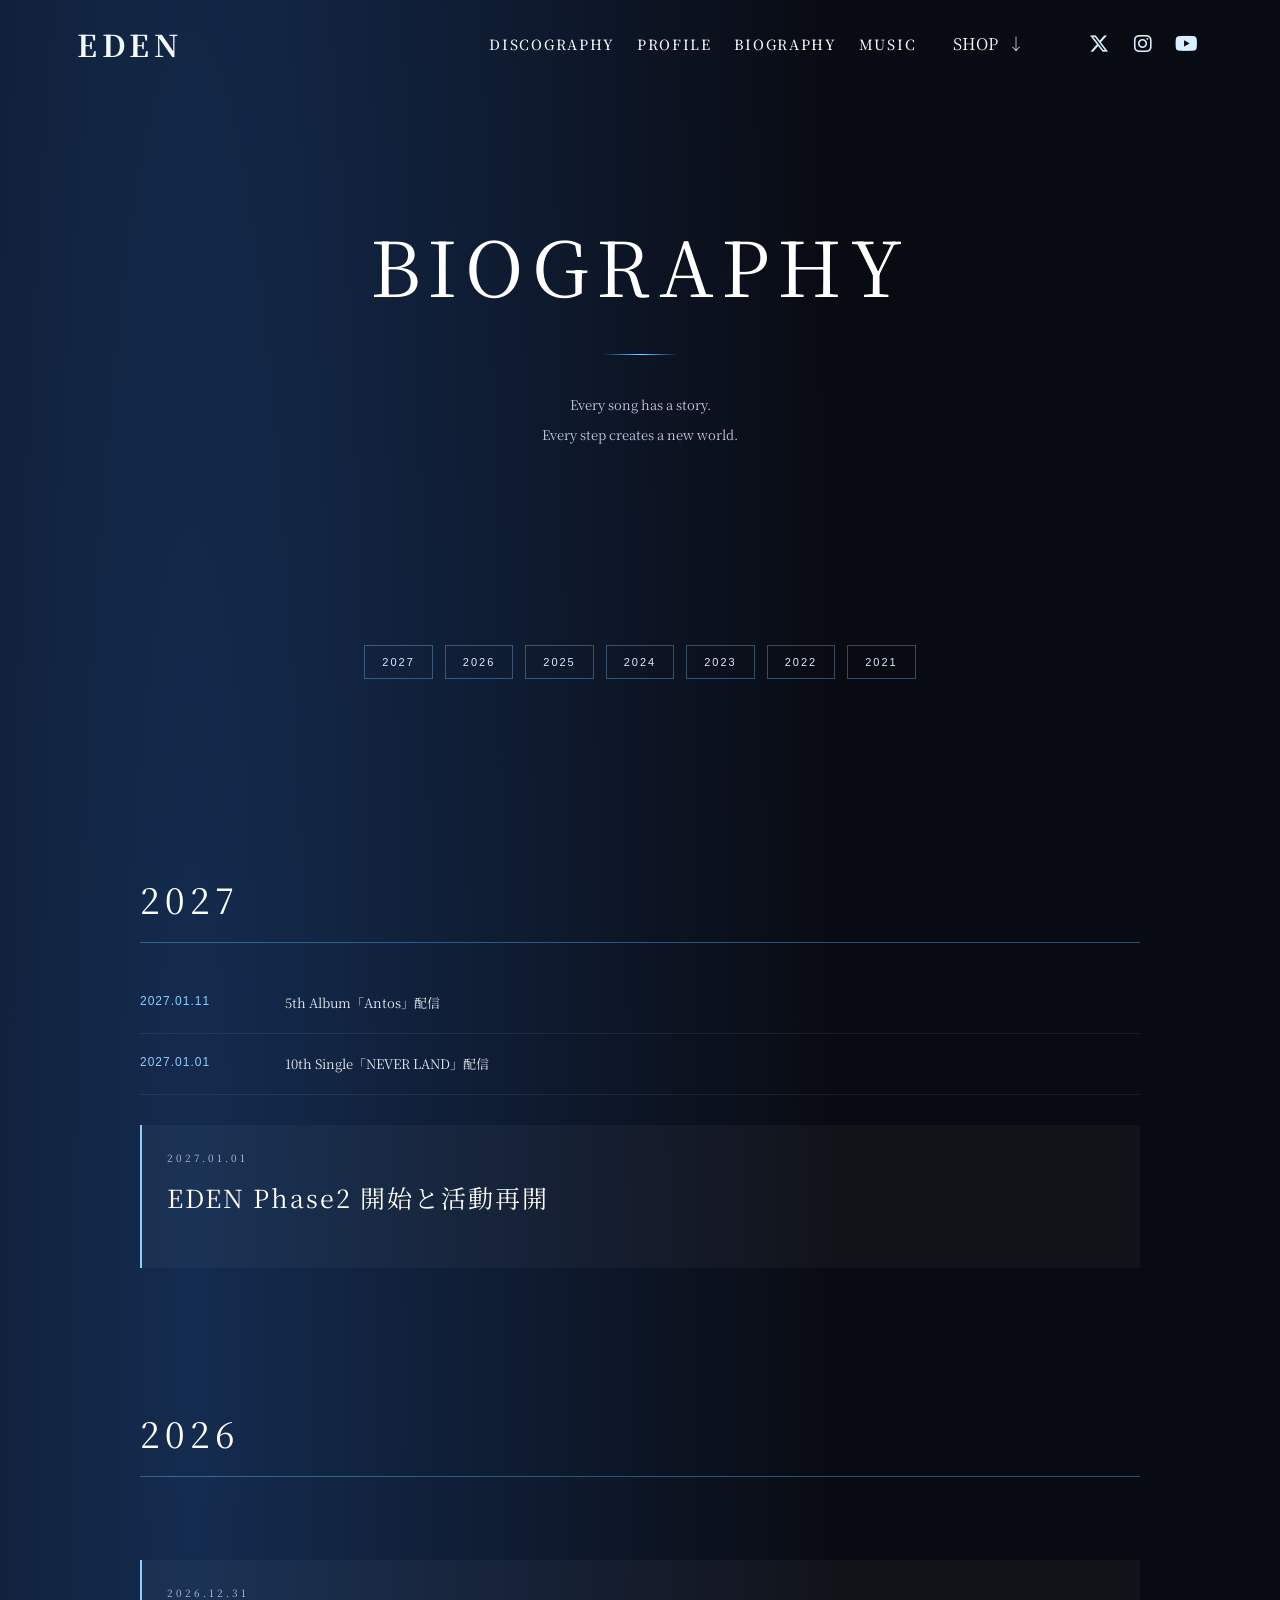
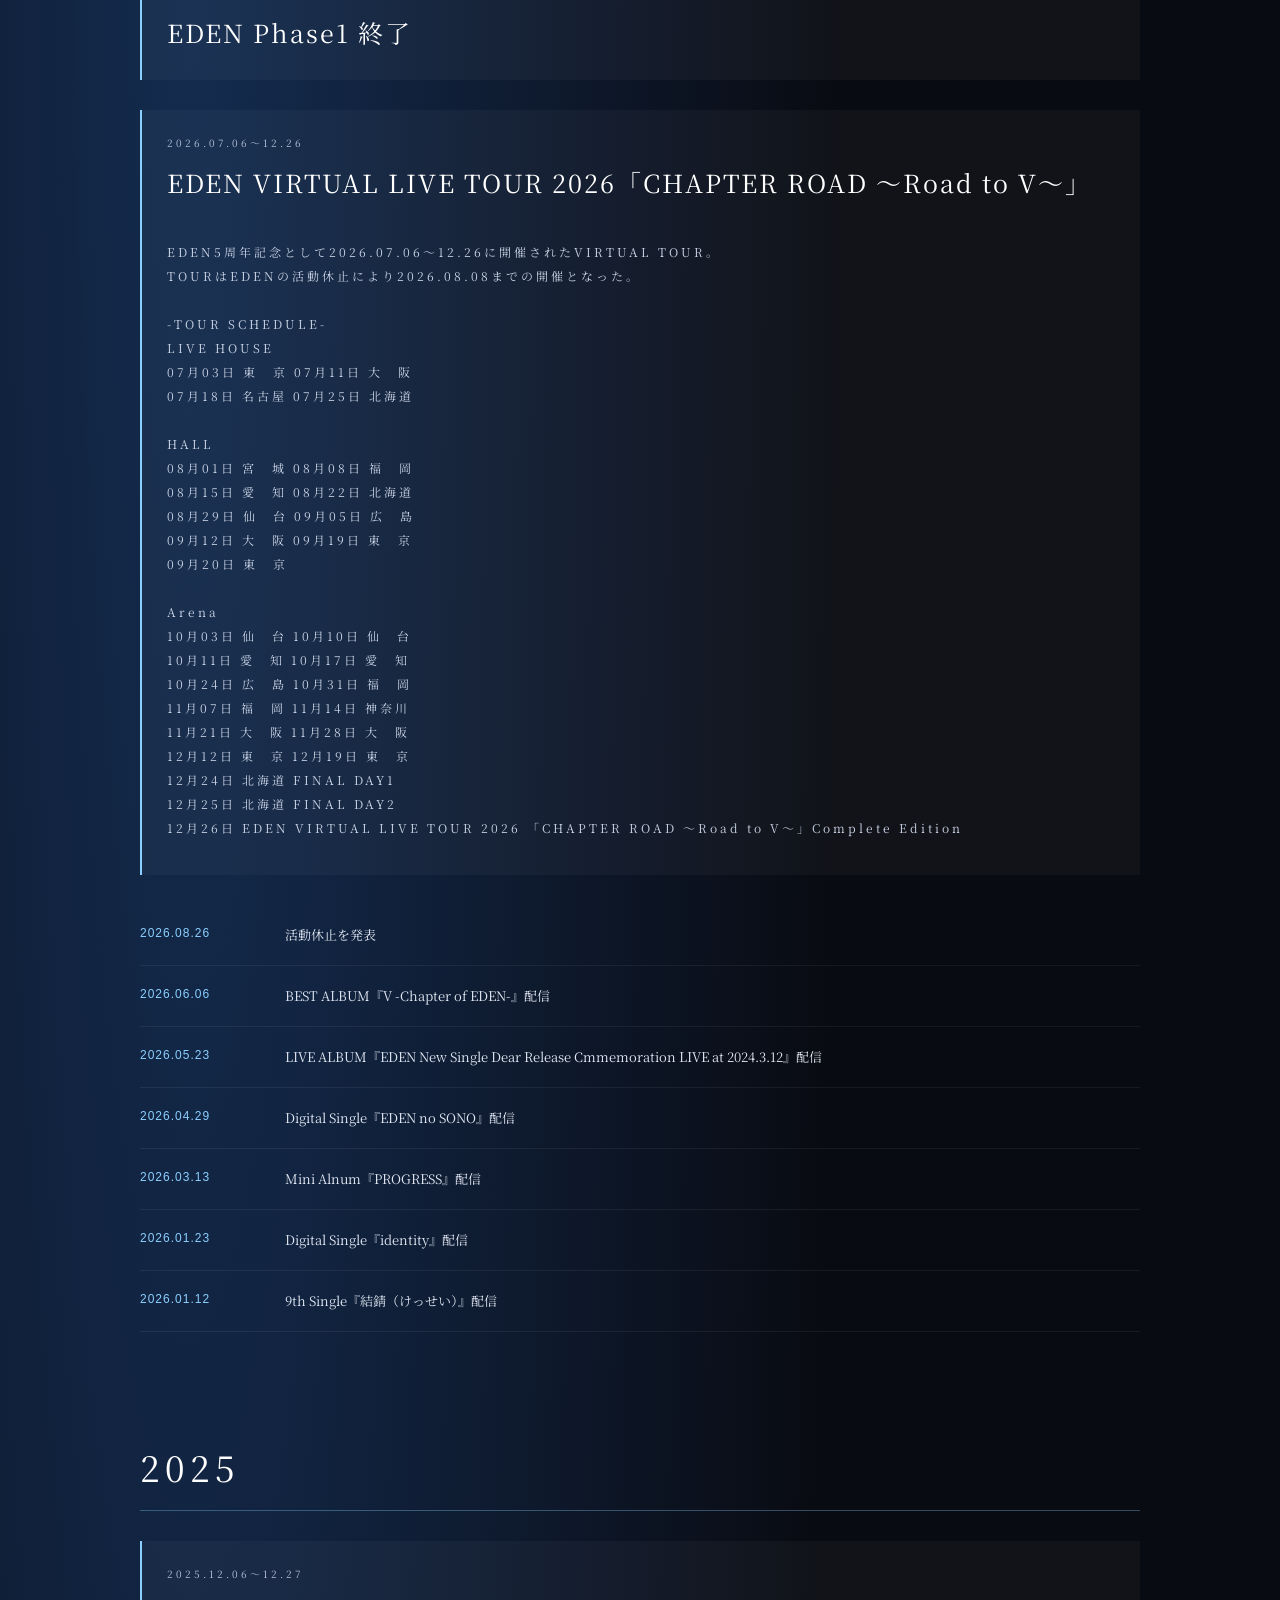
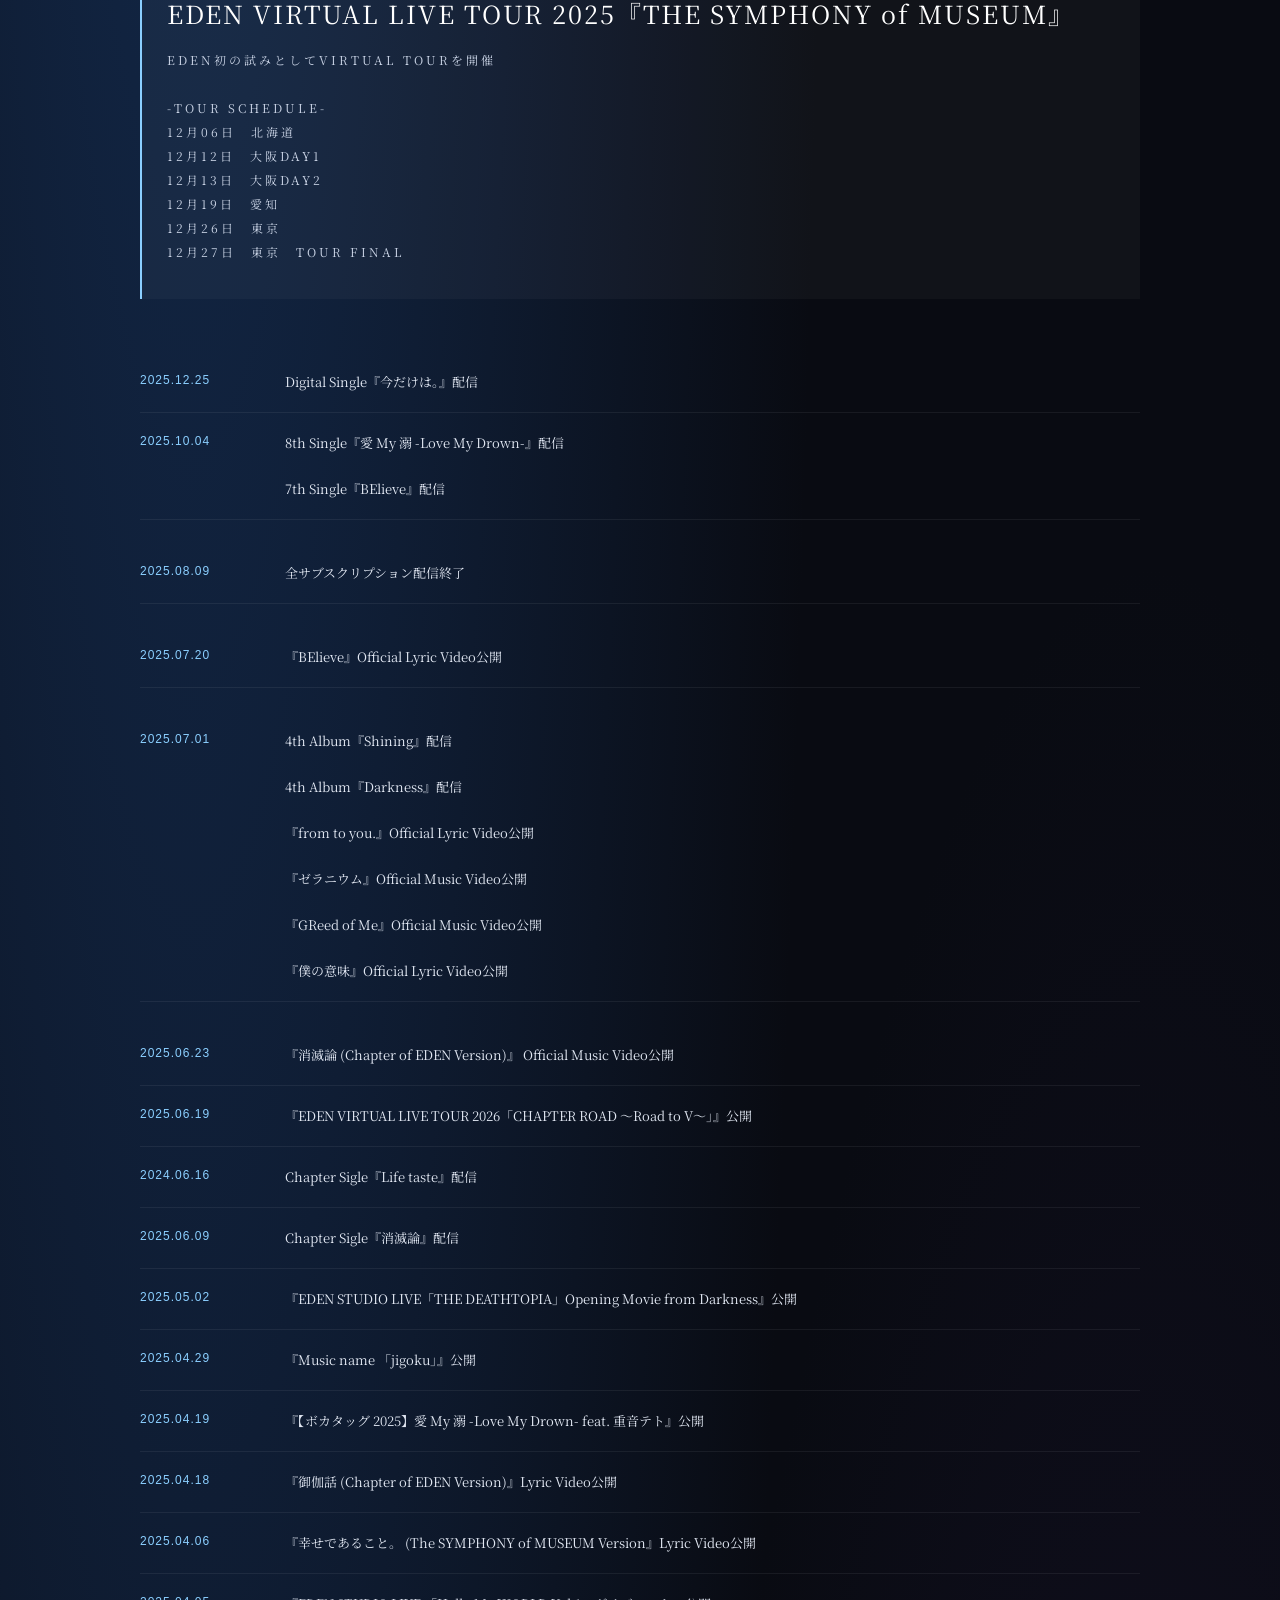
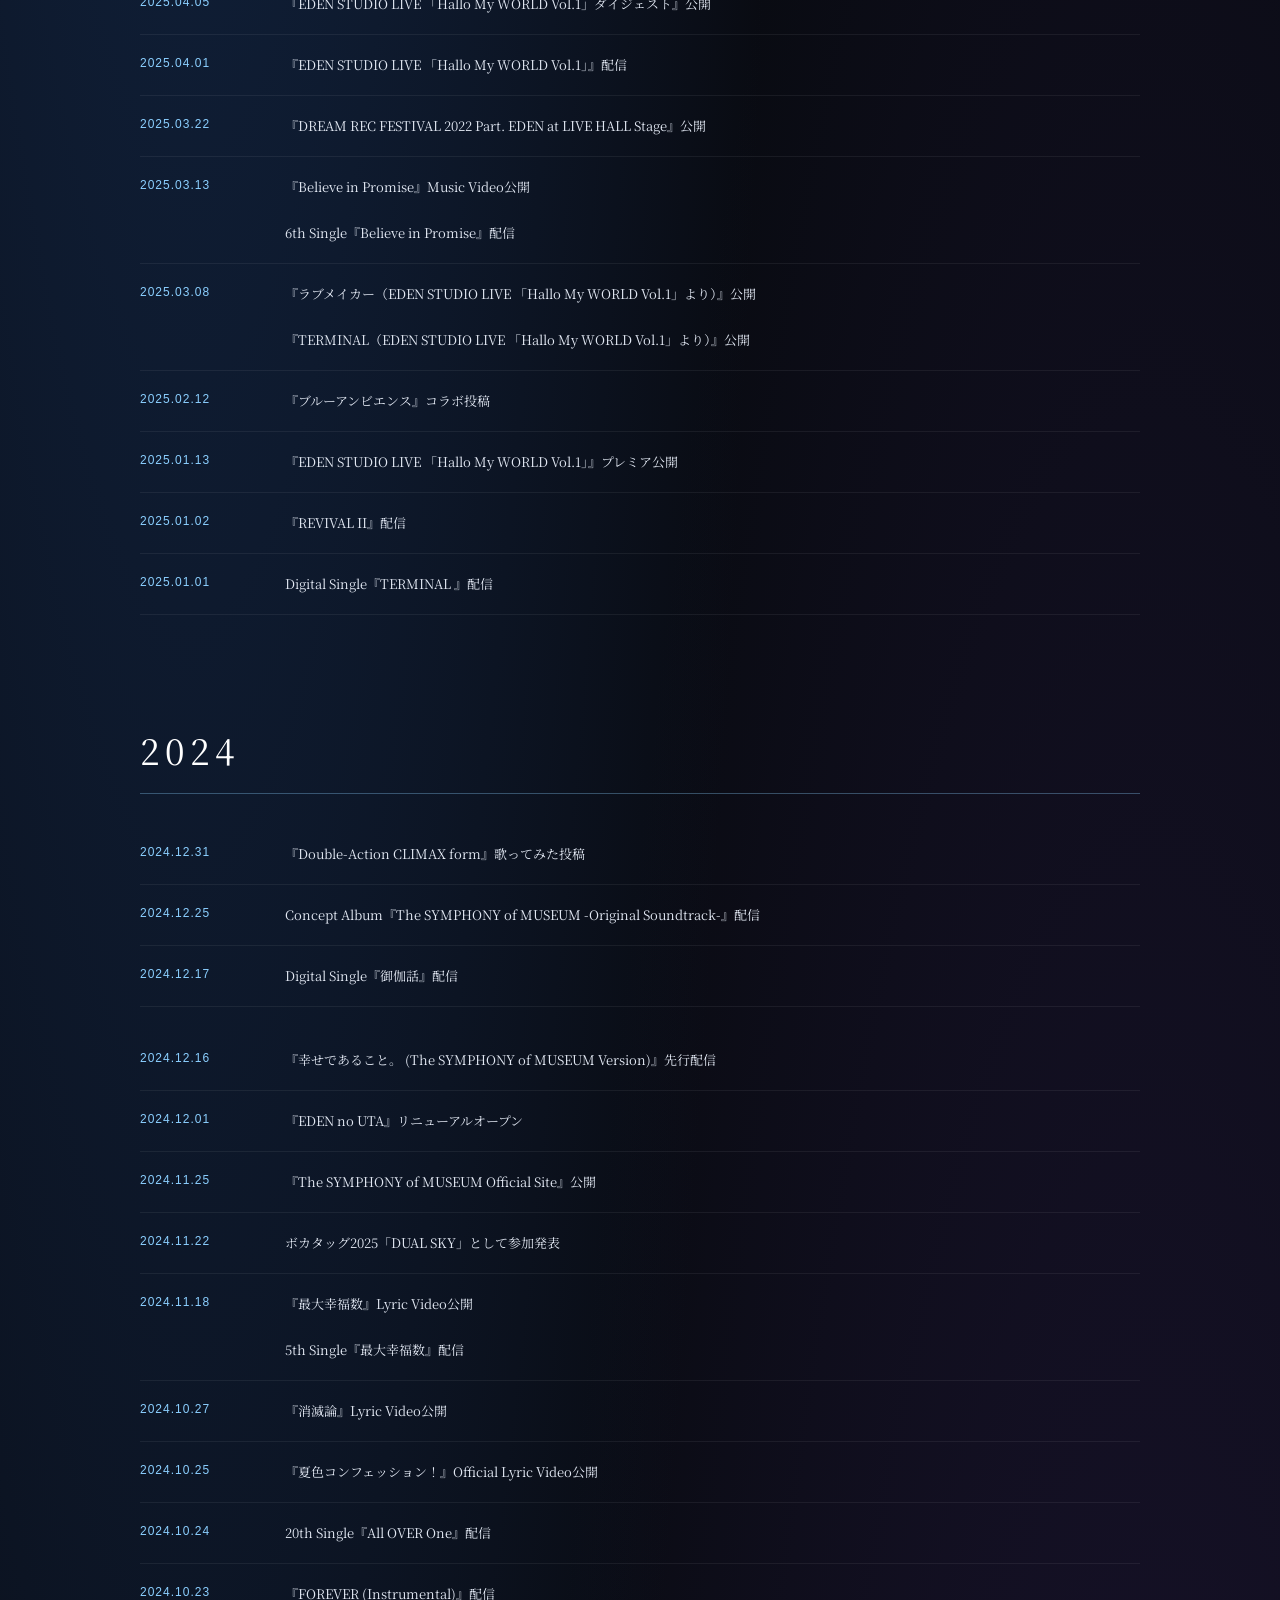
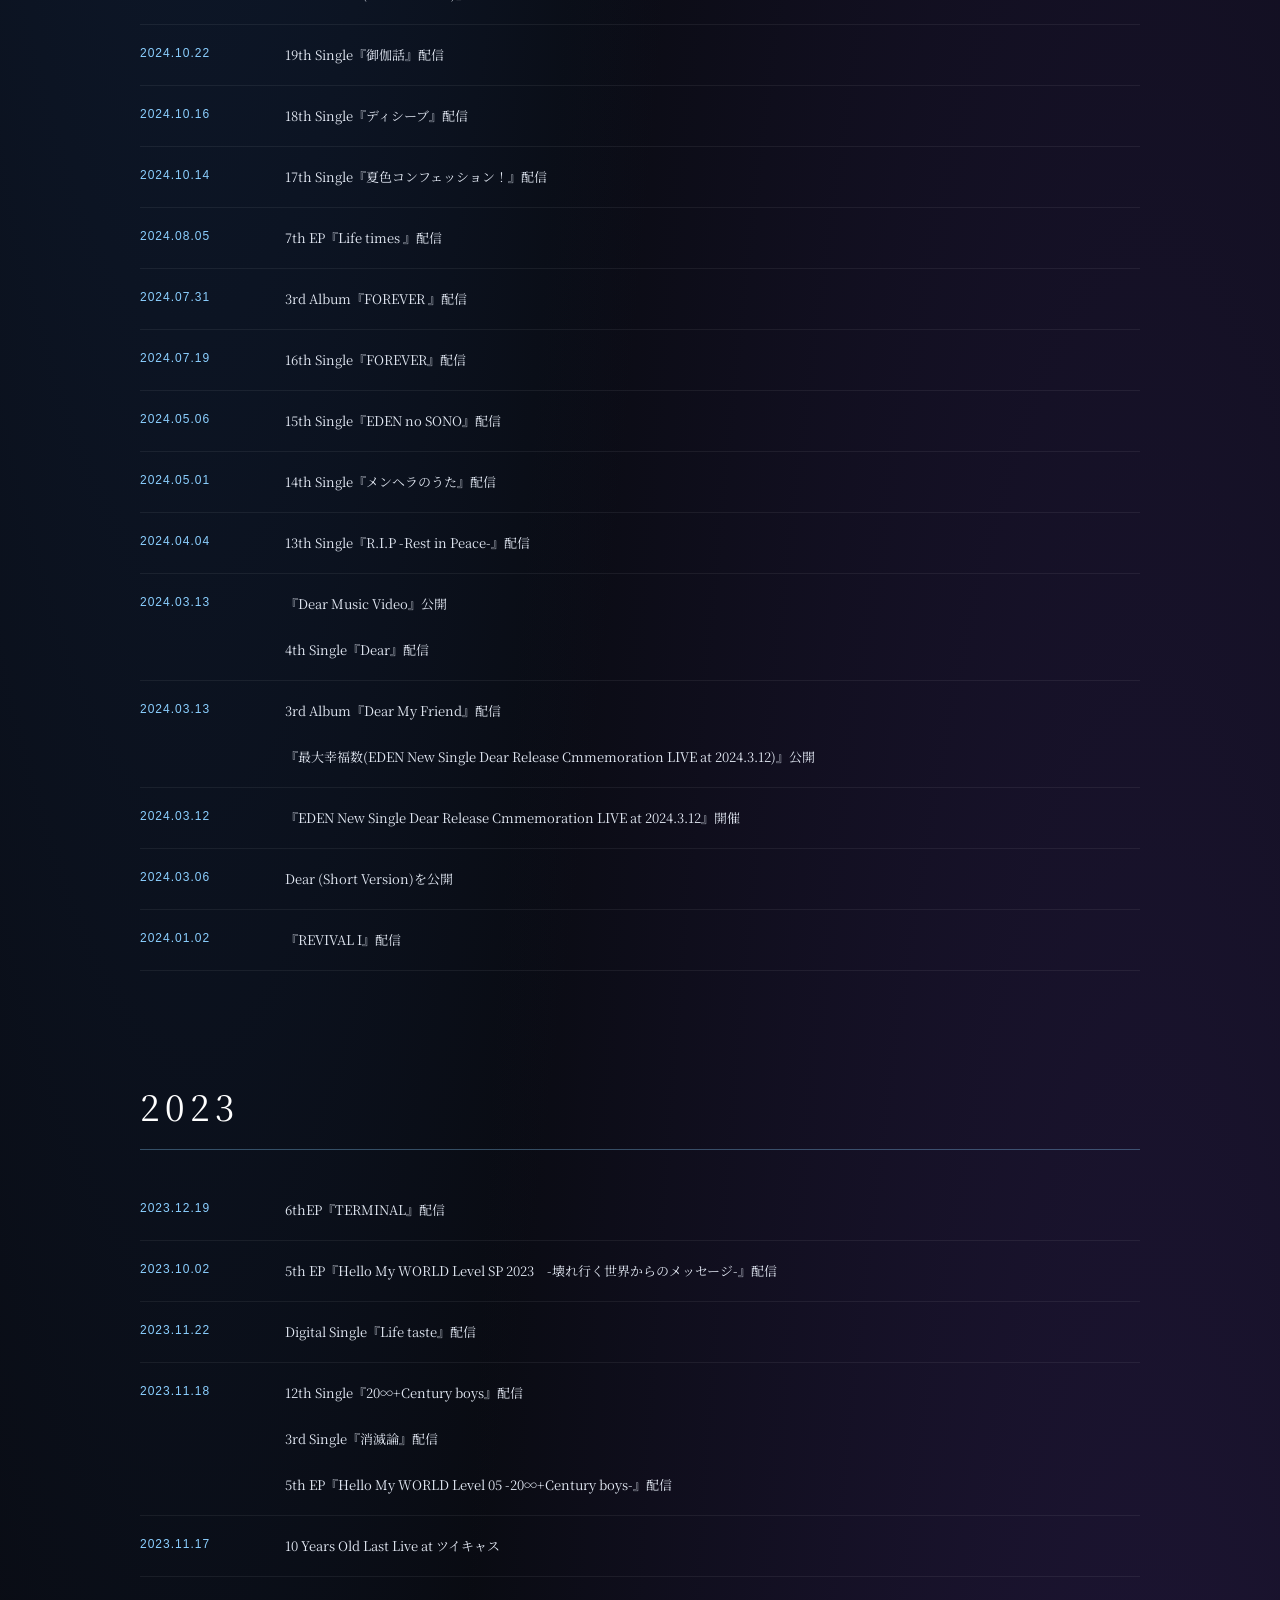
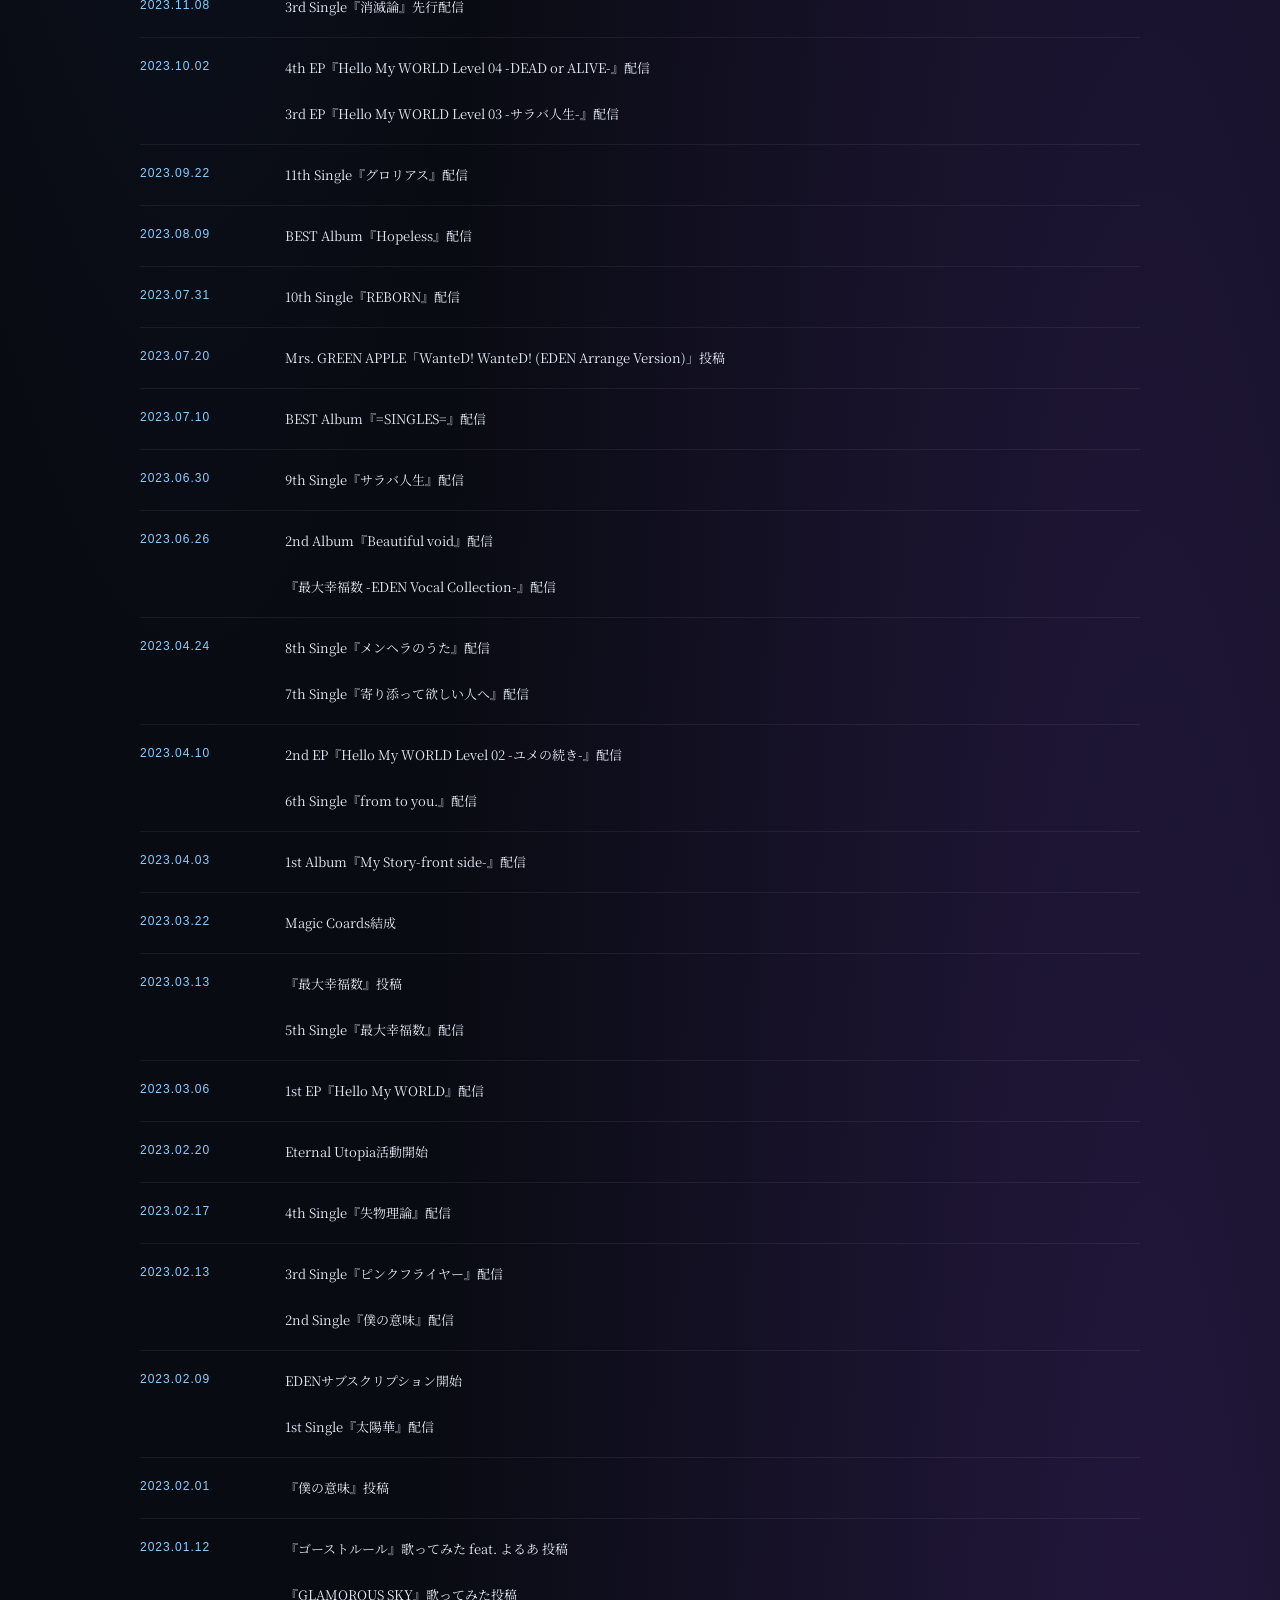
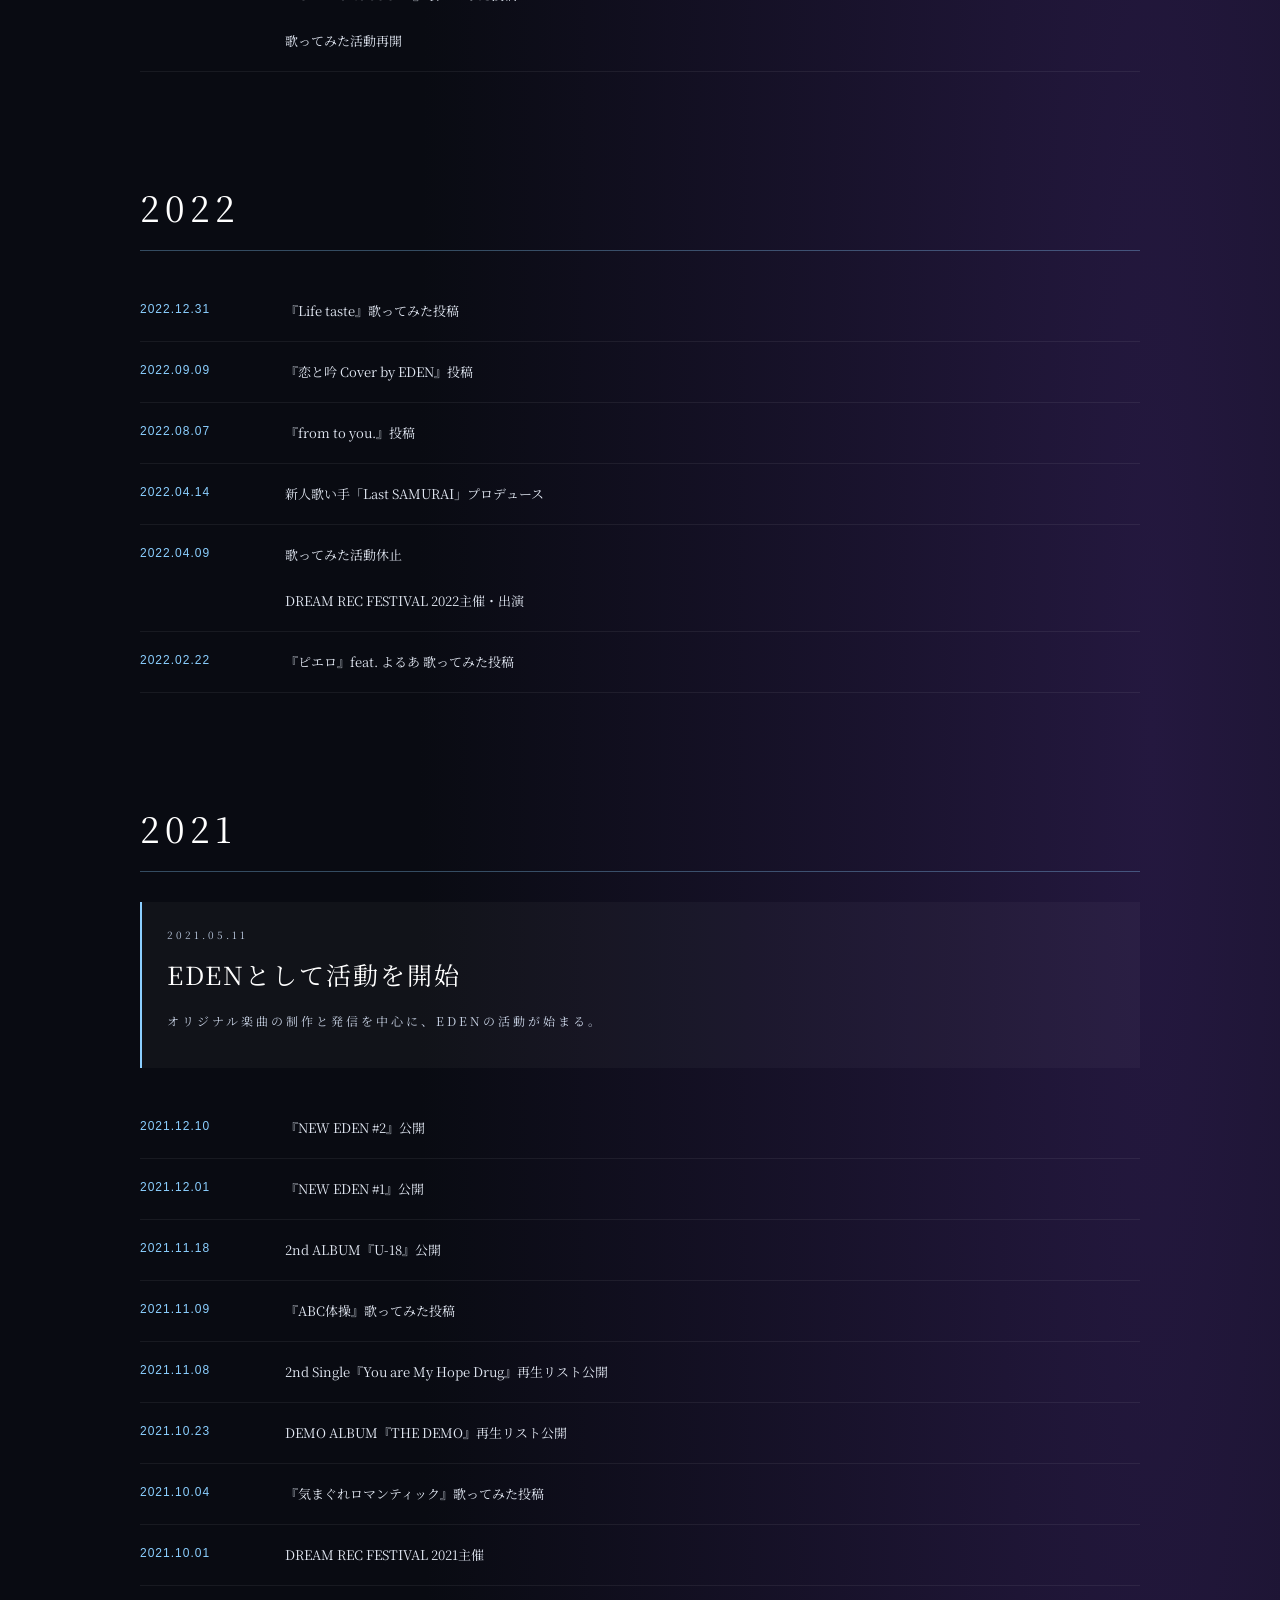
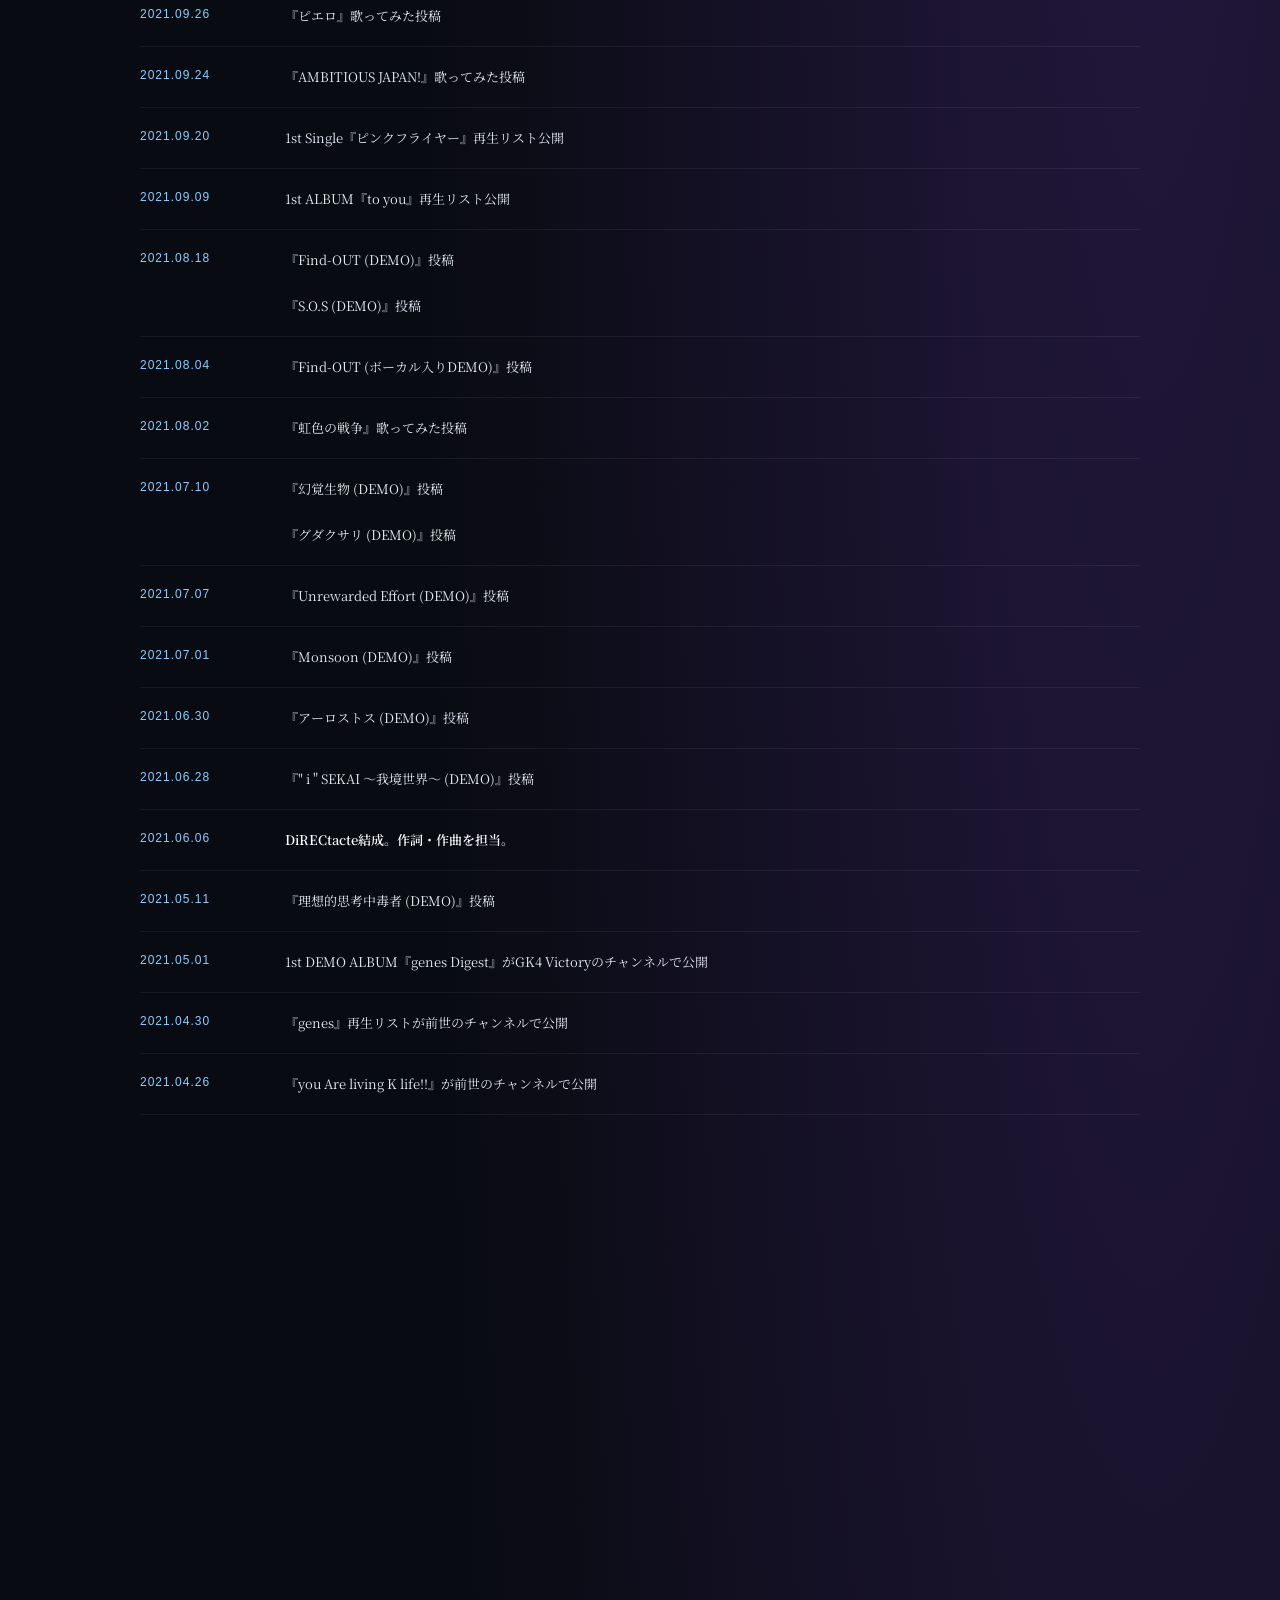
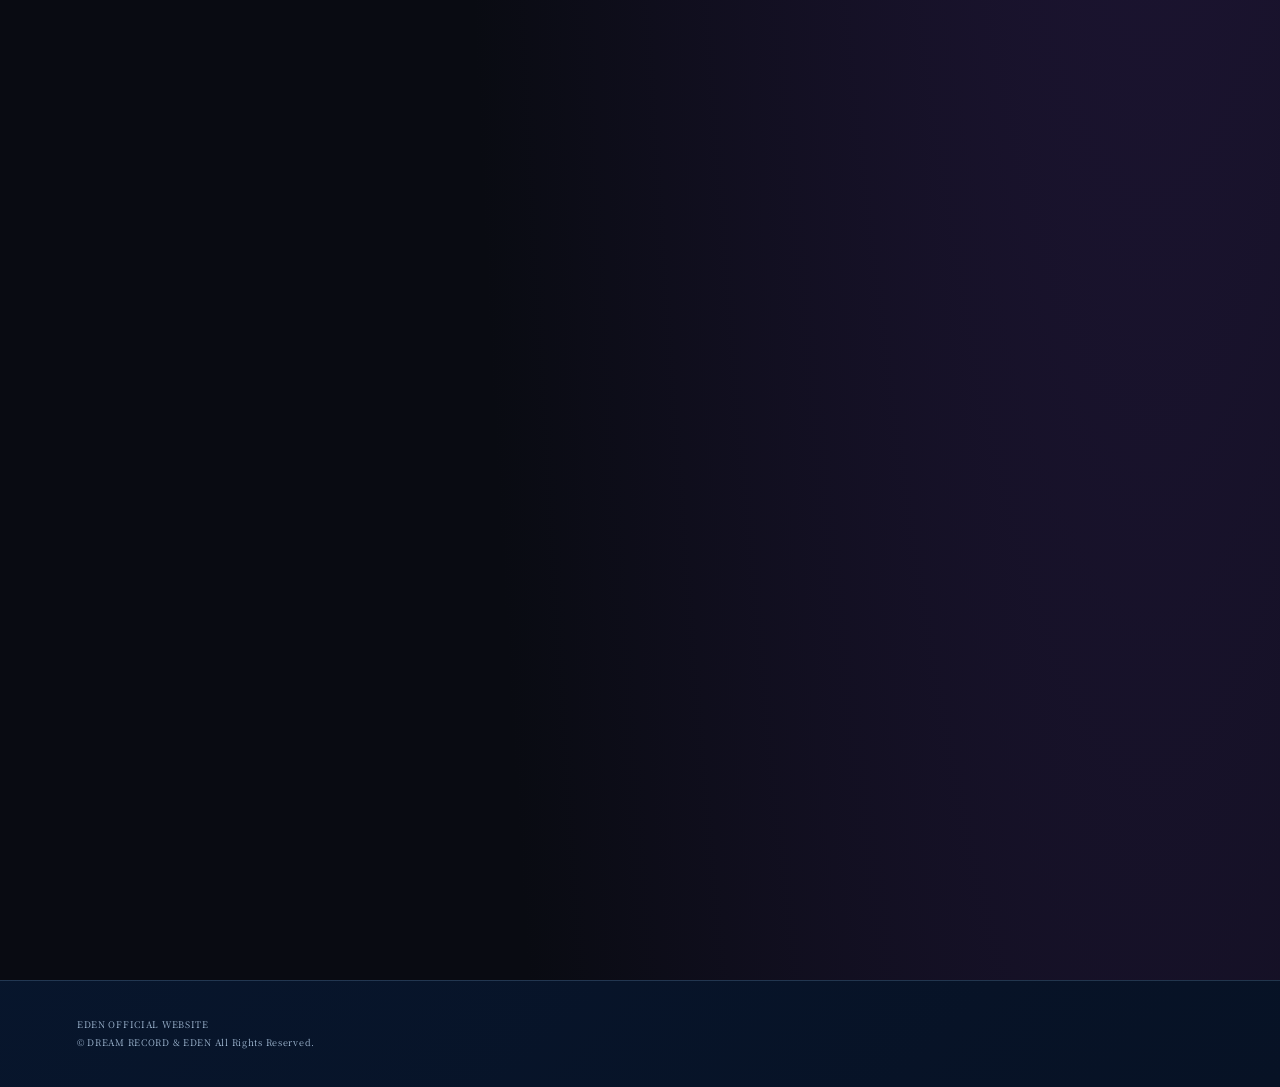
==== BIOGRAPHY.html @ 8045fb6d "Update BIOGRAPHY.html" ====
<!DOCTYPE html>
<html lang="ja">
<head>
<meta charset="UTF-8">
<meta name="viewport" content="width=device-width, initial-scale=1">
<meta name="theme-color" content="#090909">
<meta name="description" content="EDEN Official Website Biography. EDENの活動履歴と音楽の軌跡。">
<title>BIOGRAPHY | EDEN Official Web SITE</title>

<link rel="preconnect" href="https://fonts.googleapis.com">
<link rel="preconnect" href="https://fonts.gstatic.com" crossorigin>
<link href="https://fonts.googleapis.com/css2?family=Noto+Serif+JP:wght@400;500;600;700;800;900&display=swap" rel="stylesheet">
<link rel="stylesheet" href="style.css">
<script src="script.js" defer></script>
<link rel="stylesheet" href="https://cdnjs.cloudflare.com/ajax/libs/font-awesome/6.5.2/css/all.min.css">

</head>

<body>
<header id="header">
<a href="index.html" class="logo">EDEN</a>
  <button class="menu-btn" id="menuBtn" type="button" aria-label="メニューを開く" aria-expanded="false" aria-controls="nav">MENU ☰</button>
  <nav class="nav" id="nav" aria-label="メインメニュー">
    <a href="DISCOGRAPHY.html">DISCOGRAPHY</a>
    <a href="PROFILE.html">PROFILE</a>
    <a href="BIOGRAPHY.html">BIOGRAPHY</a>
    <a href="Music/home.html">MUSIC</a>

<div class="nav-dropdown">
  <button class="nav-dropdown__toggle" type="button"
          aria-expanded="false">
    SHOP <span class="nav-arrow">↓</span>
  </button>

  <div class="nav-dropdown__menu">
    <a href="https://suzuri.jp/EDEN__0_0__" target="_blank"
       rel="noopener noreferrer">SUZURI ↗</a>
    <a href="https://edennosono.booth.pm/" target="_blank"
       rel="noopener noreferrer">BOOTH ↗</a>
  </div>
</div>

<br>

<div class="header-sns">
  <a href="https://x.com/EDEN__0_0__"
     target="_blank" rel="noopener noreferrer"
     aria-label="X">
    <i class="fa-brands fa-x-twitter"></i>
  </a>

  <a href="https://www.instagram.com/eden__0_0__/?hl=ja"
     target="_blank" rel="noopener noreferrer"
     aria-label="Instagram">
    <i class="fa-brands fa-instagram"></i>
  </a>

  <a href="https://www.youtube.com/@EDEN__0_0__Official"
     target="_blank" rel="noopener noreferrer"
     aria-label="YouTube">
    <i class="fa-brands fa-youtube"></i>
  </a>
    </div>
  </nav>
</header>

<main class="bio-page">

<div class="bio-inner">
  <section class="bio-heading">
    <h1>BIOGRAPHY</h1>
    <div class="bio-divider"></div>
    <p class="bio-description">
      Every song has a story.<br>
      Every step creates a new world.
    </p>
  </section>

  <!-- YEAR NAVIGATION -->
  <nav class="bio-navigation" aria-label="年別ナビゲーション">
    <a href="#year2027">2027</a>
    <a href="#year2026">2026</a>
    <a href="#year2025">2025</a>
    <a href="#year2024">2024</a>
    <a href="#year2023">2023</a>
    <a href="#year2022">2022</a>
    <a href="#year2021">2021</a>

  </nav>

  <!-- 2027 -->
  <section class="bio-year-section" id="year2027">
    <h2 class="bio-year-title">2027</h2>
    <dl class="bio-events">

       <div class="bio-event"><dt>2027.01.11</dt><dd>5th Album「Antos」配信</dd></div>
       <div class="bio-event"><dt>2027.01.01</dt><dd>10th Single「NEVER LAND」配信</dd></div>

    <div class="bio-milestone">
      <p>2027.01.01</p>
      <h3>EDEN Phase2 開始と活動再開</h3><br>
    </div>

  <!-- 2026 -->

  <section class="bio-year-section" id="year2026">
    <h2 class="bio-year-title">2026 <span></span></h2>
    <dl class="bio-events">
　　<div class="bio-milestone">
      <p>2026.12.31</p>
      <h3>EDEN Phase1 終了</h3>
    </div>
    <div class="bio-milestone">
      <p>2026.07.06～12.26</p>
      <h3>EDEN VIRTUAL LIVE TOUR 2026「CHAPTER ROAD ～Road to V～」</h3>
　　<p class="bio-milestone-text">
EDEN5周年記念として2026.07.06～12.26に開催されたVIRTUAL TOUR。<br>
TOURはEDENの活動休止により2026.08.08までの開催となった。<br><br>
-TOUR SCHEDULE-<br>

LIVE HOUSE<br>
07月03日 東　京	07月11日 大　阪	<br>
07月18日 名古屋	07月25日 北海道	<br>
<br>
HALL<br>
08月01日 宮　城	08月08日 福　岡<br>
08月15日 愛　知	08月22日 北海道<br>
08月29日 仙　台	09月05日 広　島<br>
09月12日 大　阪 09月19日 東　京<br>
09月20日 東　京<br>
<br>
Arena<br>
10月03日 仙　台 10月10日 仙　台<br>
10月11日 愛　知 10月17日 愛　知<br>
10月24日 広　島 10月31日 福　岡<br>

11月07日 福　岡 11月14日 神奈川<br>
11月21日 大　阪 11月28日 大　阪<br>

12月12日 東　京 12月19日 東　京<br>
12月24日 北海道 FINAL DAY1<br>
12月25日 北海道 FINAL DAY2<br>
12月26日 EDEN VIRTUAL LIVE TOUR 2026
「CHAPTER ROAD ～Road to V～」Complete Edition
      </p>
</div>

       <div class="bio-event"><dt>2026.08.26</dt><dd>活動休止を発表</dd></div>
      <div class="bio-event"><dt>2026.06.06</dt><dd>BEST ALBUM『V -Chapter of EDEN-』配信</dd></div>
      <div class="bio-event"><dt>2026.05.23</dt><dd>LIVE ALBUM『EDEN New Single Dear Release Cmmemoration LIVE at 2024.3.12』配信</dd></div>
      <div class="bio-event"><dt>2026.04.29</dt><dd>Digital Single『EDEN no SONO』配信</dd></div>
      <div class="bio-event"><dt>2026.03.13</dt><dd>Mini Alnum『PROGRESS』配信</dd></div>
      <div class="bio-event"><dt>2026.01.23</dt><dd>Digital Single『identity』配信</dd></div>
      <div class="bio-event"><dt>2026.01.12</dt><dd>9th Single『結錆（けっせい）』配信</dd></div>

  <!-- 2025 -->
  <section class="bio-year-section" id="year2025">
    <h2 class="bio-year-title">2025 <span></span></h2>
    <dl class="bio-events">


    <div class="bio-milestone">
      <p>2025.12.06～12.27</p>
      <h3>EDEN VIRTUAL LIVE TOUR 2025『THE SYMPHONY of MUSEUM』</h3>
      <p class="bio-milestone-text">
        EDEN初の試みとしてVIRTUAL TOURを開催<br><br>
-TOUR SCHEDULE-<br>
12月06日　北海道<br>
12月12日　大阪DAY1<br>
12月13日　大阪DAY2<br>
12月19日　愛知<br>
12月26日　東京<br>
12月27日　東京　TOUR FINAL<br>
      </p>
</div>
    　<div class="bio-event"><dt>2025.12.25</dt><dd>Digital Single『今だけは。』配信</dd></div>
 
      <div class="bio-event"><dt>2025.10.04</dt><dd>8th Single『愛 My 溺 -Love My Drown-』配信</dd><br>
      <dd>7th Single『BElieve』配信</dd></div>

    　<div class="bio-event"><dt>2025.08.09</dt><dd>全サブスクリプション配信終了</dd></div>
    　<div class="bio-event"><dt>2025.07.20</dt><dd>『BElieve』Official Lyric Video公開</dd></div>
    　<div class="bio-event"><dt>2025.07.01</dt>
<dd>4th Album『Shining』配信</dd><br>
<dd>4th Album『Darkness』配信</dd><br>
<dd>『from to you.』Official Lyric Video公開</dd><br>
<dd>『ゼラニウム』Official Music Video公開</dd><br>
<dd>『GReed of Me』Official Music Video公開</dd><br>
<dd>『僕の意味』Official Lyric Video公開</dd></div>

　　　<div class="bio-event"><dt>2025.06.23</dt><dd>『消滅論 (Chapter of EDEN Version)』 Official Music Video公開</dd></div>
      <div class="bio-event"><dt>2025.06.19</dt><dd>『EDEN VIRTUAL LIVE TOUR 2026「CHAPTER ROAD ～Road to V～」』公開</dd></div>
      <div class="bio-event"><dt>2024.06.16</dt><dd>Chapter Sigle『Life taste』配信</dd></div>
      <div class="bio-event"><dt>2025.06.09</dt><dd>Chapter Sigle『消滅論』配信</dd></div>
      <div class="bio-event"><dt>2025.05.02</dt><dd>『EDEN STUDIO LIVE「THE DEATHTOPIA」Opening Movie from Darkness』公開</dd></div>
      <div class="bio-event"><dt>2025.04.29</dt><dd>『Music name 「jigoku」』公開</dd></div>
      <div class="bio-event"><dt>2025.04.19</dt><dd>『【ボカタッグ 2025】愛 My 溺 -Love My Drown- feat. 重音テト』公開</dd></div>
      <div class="bio-event"><dt>2025.04.18</dt><dd>『御伽話 (Chapter of EDEN Version)』Lyric Video公開</dd></div>
      <div class="bio-event"><dt>2025.04.06</dt><dd>『幸せであること。 (The SYMPHONY of MUSEUM Version』Lyric Video公開</dd></div>
      <div class="bio-event"><dt>2025.04.05</dt><dd>『EDEN STUDIO LIVE 「Hallo My WORLD Vol.1」ダイジェスト』公開</dd></div>
      <div class="bio-event"><dt>2025.04.01</dt><dd>『EDEN STUDIO LIVE 「Hallo My WORLD Vol.1」』配信</dd></div>
      <div class="bio-event"><dt>2025.03.22</dt><dd>『DREAM REC FESTIVAL 2022 Part. EDEN at LIVE HALL Stage』公開</dd></div>

      <div class="bio-event"><dt>2025.03.13</dt><dd>『Believe in Promise』Music Video公開</dd><br>
<dd>6th Single『Believe in Promise』配信</dd></div>

      <div class="bio-event"><dt>2025.03.08</dt><dd>『ラブメイカー（EDEN STUDIO LIVE 「Hallo My WORLD Vol.1」より）』公開</dd><br>
<dd>『TERMINAL（EDEN STUDIO LIVE 「Hallo My WORLD Vol.1」より）』公開</dd></div>

      <div class="bio-event"><dt>2025.02.12</dt><dd>『ブルーアンビエンス』コラボ投稿</dd></div>
      <div class="bio-event"><dt>2025.01.13</dt><dd>『EDEN STUDIO LIVE 「Hallo My WORLD Vol.1」』プレミア公開</dd></div>
      <div class="bio-event"><dt>2025.01.02</dt><dd>『REVIVAL II』配信</dd></div>
<div class="bio-event"><dt>2025.01.01</dt><dd>Digital Single『TERMINAL
』配信</dd></div>

  <!-- 2024 -->
  <section class="bio-year-section" id="year2024">
    <h2 class="bio-year-title">2024 <span></span></h2>
    <dl class="bio-events">
      <div class="bio-event"><dt>2024.12.31</dt><dd>『Double-Action CLIMAX form』歌ってみた投稿</dd></div>
      <div class="bio-event"><dt>2024.12.25</dt><dd>Concept Album『The SYMPHONY of MUSEUM -Original Soundtrack-』配信</dd></div>
      <div class="bio-event"><dt>2024.12.17</dt><dd>Digital Single『御伽話』配信</dd></div>
　　　<div class="bio-event"><dt>2024.12.16</dt><dd>『幸せであること。 (The SYMPHONY of MUSEUM Version)』先行配信</dd></div>
      <div class="bio-event"><dt>2024.12.01</dt><dd>『EDEN no UTA』リニューアルオープン</dd></div>
      <div class="bio-event"><dt>2024.11.25</dt><dd>『The SYMPHONY of MUSEUM Official Site』公開</dd></div>
      <div class="bio-event"><dt>2024.11.22</dt><dd>ボカタッグ2025「DUAL SKY」として参加発表</dd></div>
      <div class="bio-event"><dt>2024.11.18</dt><dd>『最大幸福数』Lyric Video公開</dd><br>
      <dd>5th Single『最大幸福数』配信</dd></div>
      <div class="bio-event"><dt>2024.10.27</dt><dd>『消滅論』Lyric Video公開</dd></div>
      <div class="bio-event"><dt>2024.10.25</dt><dd>『夏色コンフェッション！』Official Lyric Video公開</dd></div>
      <div class="bio-event"><dt>2024.10.24</dt><dd>20th Single『All OVER One』配信</dd></div>
      <div class="bio-event"><dt>2024.10.23</dt><dd>『FOREVER (Instrumental)』配信</dd></div>
      <div class="bio-event"><dt>2024.10.22</dt><dd>19th Single『御伽話』配信</dd></div>
      <div class="bio-event"><dt>2024.10.16</dt><dd>18th Single『ディシーブ』配信</dd></div>
      <div class="bio-event"><dt>2024.10.14</dt><dd>17th Single『夏色コンフェッション！』配信</dd></div>
      <div class="bio-event"><dt>2024.08.05</dt><dd>7th EP『Life times
』配信</dd></div>
      <div class="bio-event"><dt>2024.07.31</dt><dd>3rd Album『FOREVER
』配信</dd></div>
      <div class="bio-event"><dt>2024.07.19</dt><dd>16th Single『FOREVER』配信</dd></div>
      <div class="bio-event"><dt>2024.05.06</dt><dd>15th Single『EDEN no SONO』配信</dd></div>
      <div class="bio-event"><dt>2024.05.01</dt><dd>14th Single『メンヘラのうた』配信</dd></div>
      <div class="bio-event"><dt>2024.04.04</dt><dd>13th Single『R.I.P -Rest in Peace-』配信</dd></div>
      <div class="bio-event"><dt>2024.03.13</dt><dd>『Dear Music Video』公開</dd><br>
<dd>4th Single『Dear』配信</dd></div>
      <div class="bio-event"><dt>2024.03.13</dt><dd>3rd Album『Dear My Friend』配信</dd><br>
<dd>『最大幸福数(EDEN New Single Dear Release Cmmemoration LIVE at 2024.3.12)』公開</dd></div>
      <div class="bio-event"><dt>2024.03.12</dt><dd>『EDEN New Single Dear Release Cmmemoration LIVE at 2024.3.12』開催</dd></div>
      <div class="bio-event"><dt>2024.03.06</dt><dd>Dear (Short Version)を公開</dd></div>
      <div class="bio-event"><dt>2024.01.02</dt><dd>『REVIVAL I』配信</dd></div>

  <!-- 2023 -->
  <section class="bio-year-section" id="year2023">
    <h2 class="bio-year-title">2023 <span></span></h2>
    <dl class="bio-events">
      <div class="bio-event"><dt>2023.12.19</dt><dd>6thEP『TERMINAL』配信</dd></div>
      <div class="bio-event"><dt>2023.10.02</dt><dd>5th EP『Hello My WORLD Level SP 2023　-壊れ行く世界からのメッセージ-』配信</dd></div>
      <div class="bio-event"><dt>2023.11.22</dt><dd>Digital Single『Life taste』配信</dd></div>
      <div class="bio-event"><dt>2023.11.18</dt><dd>12th Single『20∞+Century boys』配信</dd><br>
<dd>3rd Single『消滅論』配信</dd><br>
<dd>5th EP『Hello My WORLD Level 05 -20∞+Century boys-』配信</dd></div>
      <div class="bio-event"><dt>2023.11.17</dt><dd>10 Years Old Last Live at ツイキャス</dd></div>
      <div class="bio-event"><dt>2023.11.08</dt><dd>3rd Single『消滅論』先行配信</dd></div>
      <div class="bio-event"><dt>2023.10.02</dt><dd>4th EP『Hello My WORLD Level 04 -DEAD or ALIVE-』配信</dd><br>
<dd>3rd EP『Hello My WORLD Level 03 -サラバ人生-』配信</dd></div>
      <div class="bio-event"><dt>2023.09.22</dt><dd>11th Single『グロリアス』配信</dd></div>
      <div class="bio-event"><dt>2023.08.09</dt><dd>BEST Album『Hopeless』配信</dd></div>
      <div class="bio-event"><dt>2023.07.31</dt><dd>10th Single『REBORN』配信</dd></div>
      <div class="bio-event"><dt>2023.07.20</dt><dd>Mrs. GREEN APPLE「WanteD! WanteD! (EDEN Arrange Version)」投稿</dd></div>
      <div class="bio-event"><dt>2023.07.10</dt><dd>BEST Album『=SINGLES=』配信</dd></div>
      <div class="bio-event"><dt>2023.06.30</dt><dd>9th Single『サラバ人生』配信</dd></div>
      <div class="bio-event"><dt>2023.06.26</dt><dd>2nd Album『Beautiful void』配信</dd><br>
<dd>『最大幸福数 -EDEN Vocal Collection-』配信</dd></div>
      <div class="bio-event"><dt>2023.04.24</dt><dd>8th Single『メンヘラのうた』配信</dd><br>
<dd>7th Single『寄り添って欲しい人へ』配信</dd></div>
      <div class="bio-event"><dt>2023.04.10</dt><dd>2nd EP『Hello My WORLD Level 02 -ユメの続き-』配信</dd><br>
<dd>6th Single『from to you.』配信</dd></div>
      <div class="bio-event"><dt>2023.04.03</dt><dd>1st Album『My Story-front side-』配信</dd></div>
      <div class="bio-event"><dt>2023.03.22</dt><dd>Magic Coards結成</dd></div>
      <div class="bio-event"><dt>2023.03.13</dt><dd>『最大幸福数』投稿</dd><br><dd>5th Single『最大幸福数』配信</dd></div>
      <div class="bio-event"><dt>2023.03.06</dt><dd>1st EP『Hello My WORLD』配信</dd></div>
      <div class="bio-event"><dt>2023.02.20</dt><dd>Eternal Utopia活動開始</dd></div>
      <div class="bio-event"><dt>2023.02.17</dt><dd>4th Single『失物理論』配信</dd></div>
      <div class="bio-event"><dt>2023.02.13</dt><dd>3rd Single『ピンクフライヤー』配信</dd><br>
<dd>2nd Single『僕の意味』配信</dd></div>
      <div class="bio-event"><dt>2023.02.09</dt><dd>EDENサブスクリプション開始</dd><br>
<dd>1st Single『太陽華』配信</dd></div>
      <div class="bio-event"><dt>2023.02.01</dt><dd>『僕の意味』投稿</dd></div>
      <div class="bio-event"><dt>2023.01.12</dt><dd>『ゴーストルール』歌ってみた feat. よるあ 投稿</dd><br>
<dd>『GLAMOROUS SKY』歌ってみた投稿</dd><br>
<dd>歌ってみた活動再開</dd></div>

    </dl>

  <!-- 2022 -->
  <section class="bio-year-section" id="year2022">
    <h2 class="bio-year-title">2022 <span></span></h2>
    <dl class="bio-events">

      <div class="bio-event"><dt>2022.12.31</dt><dd>『Life taste』歌ってみた投稿</dd></div>
      <div class="bio-event"><dt>2022.09.09</dt><dd>『恋と吟 Cover by EDEN』投稿</dd></div>
      <div class="bio-event"><dt>2022.08.07</dt><dd>『from to you.』投稿</dd></div>
      <div class="bio-event"><dt>2022.04.14</dt><dd>新人歌い手「Last SAMURAI」プロデュース</dd></div>
      <div class="bio-event"><dt>2022.04.09</dt><dd>歌ってみた活動休止</dd><br><dd>DREAM REC FESTIVAL 2022主催・出演</dd></div>
      <div class="bio-event"><dt>2022.02.22</dt><dd>『ピエロ』feat. よるあ 歌ってみた投稿</dd></div>

    </dl>


  <!-- 2021 -->
  <section class="bio-year-section" id="year2021">
    <h2 class="bio-year-title">2021 <span></span></h2>
    <div class="bio-milestone">
      <p>2021.05.11</p>
      <h3>EDENとして活動を開始</h3>
      <p class="bio-milestone-text">
        オリジナル楽曲の制作と発信を中心に、EDENの活動が始まる。
      </p>
    </div>

    <dl class="bio-events">

      <div class="bio-event"><dt>2021.12.10</dt><dd>『NEW EDEN #2』公開</dd></div>
      <div class="bio-event"><dt>2021.12.01</dt><dd>『NEW EDEN #1』公開</dd></div>
      <div class="bio-event"><dt>2021.11.18</dt><dd>2nd ALBUM『U-18』公開</dd></div>
      <div class="bio-event"><dt>2021.11.09</dt><dd>『ABC体操』歌ってみた投稿</dd></div>
      <div class="bio-event"><dt>2021.11.08</dt><dd>2nd Single『You are My Hope Drug』再生リスト公開</dd></div>
      <div class="bio-event"><dt>2021.10.23</dt><dd>DEMO ALBUM『THE DEMO』再生リスト公開</dd></div>
      <div class="bio-event"><dt>2021.10.04</dt><dd>『気まぐれロマンティック』歌ってみた投稿</dd></div>
      <div class="bio-event"><dt>2021.10.01</dt><dd>DREAM REC FESTIVAL 2021主催</dd></div>
      <div class="bio-event"><dt>2021.09.26</dt><dd>『ピエロ』歌ってみた投稿</dd></div>
      <div class="bio-event"><dt>2021.09.24</dt><dd>『AMBITIOUS JAPAN!』歌ってみた投稿</dd></div>
      <div class="bio-event"><dt>2021.09.20</dt><dd>1st Single『ピンクフライヤー』再生リスト公開</dd></div>
      <div class="bio-event"><dt>2021.09.09</dt><dd>1st ALBUM『to you』再生リスト公開</dd></div>
      <div class="bio-event"><dt>2021.08.18</dt><dd>『Find-OUT (DEMO)』投稿</dd><br><dd>『S.O.S (DEMO)』投稿</dd></div>
      <div class="bio-event"><dt>2021.08.04</dt><dd>『Find-OUT (ボーカル入りDEMO)』投稿</dd></div>
      <div class="bio-event"><dt>2021.08.02</dt><dd>『虹色の戦争』歌ってみた投稿</dd></div>
      <div class="bio-event"><dt>2021.07.10</dt><dd>『幻覚生物 (DEMO)』投稿</dd><br>
<dd>『グダクサリ (DEMO)』投稿</dd></div>
      <div class="bio-event"><dt>2021.07.07</dt><dd>『Unrewarded Effort (DEMO)』投稿</dd></div>
      <div class="bio-event"><dt>2021.07.01</dt><dd>『Monsoon (DEMO)』投稿</dd></div>
      <div class="bio-event"><dt>2021.06.30</dt><dd>『アーロストス (DEMO)』投稿</dd></div>
      <div class="bio-event"><dt>2021.06.28</dt><dd>『" i " SEKAI ～我境世界～ (DEMO)』投稿</dd></div>
      <div class="bio-event"><dt>2021.06.06</dt><dd><strong>DiRECtacte結成。作詞・作曲を担当。</strong></dd></div>
      <div class="bio-event"><dt>2021.05.11</dt><dd>『理想的思考中毒者 (DEMO)』投稿</dd></div>
      <div class="bio-event"><dt>2021.05.01</dt><dd>1st DEMO ALBUM『genes Digest』がGK4 Victoryのチャンネルで公開</dd></div>
      <div class="bio-event"><dt>2021.04.30</dt><dd>『genes』再生リストが前世のチャンネルで公開</dd></div>
      <div class="bio-event"><dt>2021.04.26</dt><dd>『you Are living K life!!』が前世のチャンネルで公開</dd></div>

    </dl>
</main>



</body>
</html>

<!-- FOOTER -->
<footer>
  <p>
    EDEN OFFICIAL WEBSITE<br>
    © DREAM RECORD & EDEN All Rights Reserved.
  </p>
</footer>

<style>
/* BIOGRAPHY PAGE */
.bio-page {
  padding: 100px 24px;
  color: #e9edf7;
  background:
    radial-gradient(ellipse at 15% 10%, #142c50 0%, transparent 42%),
    radial-gradient(ellipse at 90% 75%, #24183f 0%, transparent 45%),
    #090b12;
  font-family: "Noto Serif JP", serif;
  min-height: 100vh;
}

.bio-page * {
  box-sizing: border-box;
}

.bio-inner {
  max-width: 1000px;
  margin: 0 auto;
}

.bio-heading {
  text-align: center;
  margin-bottom: 85px;
}

.bio-heading .eyebrow {
  color: #8bcfff;
  font-size: 11px;
  letter-spacing: 5px;
  margin-bottom: 20px;
}

.bio-heading h1 {
  color: #fff;
  font-size: clamp(40px, 8vw, 76px);
  font-weight: 400;
  letter-spacing: 8px;
  margin: 0;
}

.bio-heading .bio-subtitle {
  display: block;
  color: #a8b8d4;
  font-size: 11px;
  letter-spacing: 4px;
  margin-top: 22px;
}

.bio-heading .bio-description {
  color: #bdc8da;
  font-size: 13px;
  line-height: 2.3;
  margin-top: 35px;
}

.bio-divider {
  width: 75px;
  height: 1px;
  background: linear-gradient(90deg, transparent, #8bcfff, transparent);
  margin: 35px auto;
}

.bio-intro {
  text-align: center;
  padding: 35px 25px;
  border-top: 1px solid #ffffff20;
  border-bottom: 1px solid #ffffff20;
  margin-bottom: 90px;
}

.bio-intro h2 {
  font-size: 20px;
  font-weight: 400;
  letter-spacing: 4px;
  margin: 0 0 25px;
}

.bio-intro p {
  color: #c8d2e4;
  font-size: 13px;
  line-height: 2.5;
  margin: 0;
}

.bio-year-section {
  margin-bottom: 85px;
  scroll-margin-top: 100px;
}

.bio-year-title {
  font-size: 35px;
  font-weight: 400;
  letter-spacing: 5px;
  color: #fff;
  padding-bottom: 18px;
  border-bottom: 1px solid #8bcfff55;
  margin: 0 0 30px;
}

.bio-year-title span {
  color: #8bcfff;
  font-family: Arial, sans-serif;
  font-size: 10px;
  letter-spacing: 3px;
  margin-left: 15px;
}

.bio-events {
  margin: 0;
  padding: 0;
}

.bio-event {
  display: grid;
  grid-template-columns: 125px minmax(0, 1fr);
  gap: 20px;
  padding: 17px 0;
  border-bottom: 1px solid #ffffff10;
}

.bio-event dt {
  color: #8bcfff;
  font-family: Arial, sans-serif;
  font-size: 12px;
  letter-spacing: 1px;
  line-height: 1.9;
}

.bio-event dd {
  color: #e2e8f3;
  font-size: 13px;
  line-height: 2;
  margin: 0;
  overflow-wrap: anywhere;
}

.bio-event dd strong {
  color: #fff;
  font-weight: 600;
}

.bio-event time {
  color: inherit;
}

.bio-milestone {
  margin: 30px 0;
  padding: 25px;
  border-left: 2px solid #8bcfff;
  background: #ffffff08;
}

.bio-milestone p {
  color: #b8c6dc;
  font-size: 10px;
  letter-spacing: 3px;
  margin: 0 0 10px;
}

.bio-milestone h3 {
  color: #fff;
  font-size: clamp(18px, 3vw, 25px);
  font-weight: 400;
  letter-spacing: 2px;
  line-height: 1.8;
  margin: 0;
}

.bio-milestone .bio-milestone-text {
  font-size: 12px;
  line-height: 2;
  color: #c8d2e4;
  margin-top: 12px;
}

.bio-navigation {
  display: flex;
  flex-wrap: wrap;
  justify-content: center;
  gap: 12px;
  margin: 0 0 85px;
}

.bio-navigation a {
  display: inline-block;
  color: #dceaff;
  border: 1px solid #8bcfff55;
  padding: 10px 17px;
  font-family: Arial, sans-serif;
  font-size: 11px;
  letter-spacing: 2px;
  text-decoration: none;
  transition: background .25s, color .25s;
}

.bio-navigation a:hover {
  color: #090b12;
  background: #8bcfff;
}

.bio-bottom {
  text-align: center;
  border-top: 1px solid #ffffff20;
  padding-top: 50px;
}

.bio-bottom h2 {
  color: #fff;
  font-size: clamp(24px, 5vw, 40px);
  font-weight: 400;
  letter-spacing: 4px;
  margin: 0 0 20px;
}

.bio-bottom p {
  color: #aebdd3;
  font-size: 12px;
  line-height: 2.4;
}

.bio-bottom a {
  color: #8bcfff;
}

@media (max-width: 600px) {
  .bio-page {
    padding: 70px 18px;
  }

  .bio-heading {
    margin-bottom: 60px;
  }

  .bio-heading h1 {
    letter-spacing: 4px;
  }

  .bio-event {
    grid-template-columns: 95px minmax(0, 1fr);
    gap: 12px;
    padding: 14px 0;
  }

  .bio-event dt {
    font-size: 10px;
  }

  .bio-event dd {
    font-size: 12px;
  }

  .bio-year-title {
    font-size: 29px;
  }

  .bio-year-section {
    margin-bottom: 65px;
  }
}
</style>
---- style.css ----
:root {
  --bg: #090909;
  --panel: #141414;
  --text: #f7f7f7;
  --muted: #929292;
  --accent: #d9ff48;
  --line: rgba(255,255,255,.13);
}
* { box-sizing: border-box; margin: 0; padding: 0; }
html { scroll-behavior: smooth; scroll-padding-top: 85px; }
body { background: var(--bg); color: var(--text); font-family: "Montserrat", "Noto Sans JP", sans-serif; overflow-x: hidden; }
a { color: inherit; text-decoration: none; }
button { font: inherit; }
img { display: block; max-width: 100%; }
.wrap { width: min(1200px, 88%); margin: 0 auto; }

/* HEADER */
header { height: 78px; width: 100%; position: fixed; inset: 0 0 auto; z-index: 100; display: flex; align-items: center; justify-content: space-between; padding: 0 6%; border-bottom: 1px solid transparent; transition: .3s; }
header.scrolled { background: rgba(9,9,9,.92); border-color: var(--line); backdrop-filter: blur(15px); }
.logo { font-size: 21px; font-weight: 800; letter-spacing: .13em; }
.logo span { color: var(--accent); }
.nav { display: flex; gap: 28px; align-items: center; }
.nav a { font-size: 10px; letter-spacing: .14em; font-weight: 700; transition: color .25s; }
.nav a:hover { color: var(--accent); }
.menu-btn { display: none; color: white; background: transparent; border: 0; cursor: pointer; font-size: 12px; letter-spacing: .12em; }

/* HERO */
.hero { position: relative; min-height: 720px; height: 100svh; max-height: 1000px; display: flex; align-items: center; overflow: hidden; background: radial-gradient(ellipse at 72% 45%, rgba(105,120,57,.26), transparent 38%), radial-gradient(ellipse at 20% 80%, rgba(88,60,120,.20), transparent 40%), linear-gradient(120deg, #090909 20%, #1a1a1a 100%); }
.hero::before { content: ""; position: absolute; inset: 0; opacity: .18; background-image: linear-gradient(rgba(255,255,255,.12) 1px, transparent 1px), linear-gradient(90deg, rgba(255,255,255,.12) 1px, transparent 1px); background-size: 65px 65px; mask-image: linear-gradient(to bottom, black, transparent); }
.hero-orb { position: absolute; width: min(47vw, 600px); aspect-ratio: 1; right: 7%; top: 50%; transform: translateY(-45%); border-radius: 50%; background: radial-gradient(circle at 35% 30%, rgba(255,255,255,.8), transparent 2%), radial-gradient(circle at 35% 35%, #d9ff48 0%, #778c2a 14%, #22271a 38%, #090909 70%); filter: saturate(.75); box-shadow: 0 0 100px rgba(217,255,72,.08); animation: float 8s ease-in-out infinite; }
.hero-orb::after { content: ""; position: absolute; inset: -12%; border: 1px solid rgba(217,255,72,.2); border-radius: 50%; transform: rotateX(68deg) rotate(-25deg); }
@keyframes float { 0%,100% { transform: translateY(-45%) rotate(0deg); } 50% { transform: translateY(-48%) rotate(5deg); } }
.hero-content { position: relative; z-index: 2; width: 88%; max-width: 1200px; margin: 45px auto 0; }
.hero-label { font-size: 10px; letter-spacing: .35em; color: var(--accent); margin-bottom: 25px; }
.hero h1 { font-size: clamp(48px, 9vw, 120px); font-weight: 800; line-height: .95; letter-spacing: -.055em; max-width: 850px; }
.hero h1 span { display: block; color: transparent; -webkit-text-stroke: 1px rgba(255,255,255,.8); }
.hero-desc { font-size: 12px; line-height: 2.1; color: #b8b8b8; margin-top: 30px; }
.hero-links { display: flex; gap: 12px; margin-top: 35px; flex-wrap: wrap; }
.button { min-height: 48px; display: inline-flex; justify-content: center; align-items: center; padding: 0 25px; font-size: 10px; font-weight: 700; letter-spacing: .14em; border: 1px solid rgba(255,255,255,.4); transition: .25s; }
.button.primary { background: var(--accent); color: #101010; border-color: var(--accent); }
.button:hover { background: white; color: black; border-color: white; }
.hero-scroll { position: absolute; bottom: 30px; left: 6%; display: flex; align-items: center; gap: 15px; color: #aaa; font-size: 9px; letter-spacing: .2em; }
.hero-scroll::after { content: ""; width: 65px; height: 1px; background: var(--accent); }

/* SHARED SECTIONS */
section { padding: 110px 0; }
.section-heading { display: flex; align-items: end; justify-content: space-between; gap: 25px; margin-bottom: 42px; }
.eyebrow { color: var(--accent); font-size: 10px; letter-spacing: .28em; margin-bottom: 13px; font-weight: 700; }
.section-heading h2 { font-size: clamp(36px, 6vw, 64px); font-weight: 800; letter-spacing: -.055em; line-height: 1; }
.section-heading h2 small { display: block; font-size: 12px; font-weight: 400; letter-spacing: .16em; margin-top: 15px; }
.more { font-size: 10px; letter-spacing: .14em; padding-bottom: 8px; border-bottom: 1px solid var(--accent); white-space: nowrap; }

/* NEWS */
.news-list { border-top: 1px solid var(--line); }
.news-item { display: grid; grid-template-columns: 125px 100px 1fr 20px; gap: 20px; align-items: center; padding: 25px 10px; border-bottom: 1px solid var(--line); transition: background .25s; }
.news-item:hover { background: rgba(255,255,255,.035); }
.news-date { color: var(--muted); font-size: 11px; }
.tag { display: inline-flex; justify-content: center; width: fit-content; min-width: 75px; padding: 7px 10px; border: 1px solid var(--line); font-size: 9px; letter-spacing: .1em; }
.news-title { font-size: 13px; line-height: 1.8; }
.arrow { color: var(--accent); font-size: 18px; }

/* SCHEDULE */
.schedule { background: #111; }
.schedule-grid { display: grid; grid-template-columns: repeat(3, 1fr); gap: 18px; }
.schedule-card { background: #191919; padding: 27px; border: 1px solid transparent; transition: .3s; }
.schedule-card:hover { border-color: rgba(217,255,72,.45); transform: translateY(-4px); }
.schedule-type { font-size: 9px; color: var(--accent); letter-spacing: .2em; }
.schedule-date { font-size: 38px; font-weight: 800; margin: 22px 0 15px; }
.schedule-date span { font-size: 12px; font-weight: 500; }
.schedule-card h3 { font-size: 14px; line-height: 1.8; margin-bottom: 12px; }
.schedule-card p { color: var(--muted); font-size: 11px; line-height: 1.9; }

.eden-news-embed {
  width: 100%;
  max-width: 1100px;
  margin: 30px auto;
  overflow: hidden;
  border-radius: 12px;
  background: #071326;
}

.eden-news-embed iframe {
  display: block;
  width: 100%;
  height: 650px;
  border: 0;
}

@media (max-width: 700px) {
  .eden-news-embed iframe {
    height: 520px;
  }
}


/* VIDEO */
.video-grid { display: grid; grid-template-columns: repeat(3, 1fr); gap: 22px; }
.video-card { display: block; }
.video-thumb { position: relative; aspect-ratio: 16 / 10; overflow: hidden; background: radial-gradient(circle at 70% 35%, #606b32, transparent 30%), linear-gradient(135deg, #343434, #111); }
.video-thumb-purple { background: linear-gradient(135deg,#242424,#493b55,#111); }
.video-thumb-olive { background: linear-gradient(135deg,#4b4b31,#181818,#303030); }
.video-thumb::before { content: ""; position: absolute; inset: 0; background: linear-gradient(0deg, rgba(0,0,0,.65), transparent); transition: .3s; }
.video-thumb::after { content: "▶"; position: absolute; left: 50%; top: 50%; transform: translate(-50%,-50%); width: 48px; height: 48px; border: 1px solid rgba(255,255,255,.7); border-radius: 50%; display: grid; place-items: center; font-size: 12px; padding-left: 3px; transition: .3s; }
.video-card:hover .video-thumb::before { background: rgba(217,255,72,.13); }
.video-card:hover .video-thumb::after { background: var(--accent); color: #111; border-color: var(--accent); }
.video-info { padding-top: 18px; }
.video-info span { color: var(--muted); font-size: 9px; letter-spacing: .12em; }
.video-info h3 { margin-top: 9px; font-size: 13px; line-height: 1.7; }

.eden-video {
  padding: 80px 6%;
  color: #fff;
  background: linear-gradient(135deg, #071326, #103c72, #087eae);
}

.eden-video__inner {
  max-width: 1200px;
  margin: 0 auto;
}

.eden-video__eyebrow {
  font-size: 12px;
  letter-spacing: 0.22em;
  color: #a8dcff;
}

.eden-video__title {
  margin: 8px 0;
  font-family: "Noto Serif JP", serif;
  font-size: clamp(36px, 5vw, 58px);
  letter-spacing: 0.12em;
}

.eden-video__description {
  margin-bottom: 32px;
  color: #d2e7fa;
  font-size: 14px;
}

.eden-video__grid {
  display: grid;
  grid-template-columns: repeat(3, minmax(0, 1fr));
  gap: 24px;
}

.eden-video__item {
  min-width: 0;
}

.eden-video__player {
  width: 100%;
  aspect-ratio: 16 / 9;
  border: 0;
  display: block;
  background: #000;
}

.eden-video__name {
  margin-top: 12px;
  font-family: "Noto Serif JP", serif;
  font-size: 15px;
  line-height: 1.7;
  overflow-wrap: anywhere;
}

.eden-video__more {
  display: inline-block;
  margin-top: 32px;
  padding: 12px 24px;
  border: 1px solid #a8dcff;
  color: #fff;
  text-decoration: none;
  letter-spacing: 0.12em;
  transition: background 0.25s;
}

.eden-video__more:hover {
  background: #ffffff20;
}

.eden-video__loading {
  color: #d2e7fa;
}

@media (max-width: 700px) {
  .eden-video {
    padding: 56px 5%;
  }

  .eden-video__grid {
    grid-template-columns: 1fr;
    gap: 28px;
  }
}


/* ABOUT */
.about { position: relative; overflow: hidden; background: radial-gradient(ellipse at 100% 50%, rgba(217,255,72,.08), transparent 40%), #0d0d0d; }
.about-grid { display: grid; grid-template-columns: 1fr 1fr; gap: 70px; align-items: center; }
.about-art { min-height: 420px; position: relative; display: grid; place-items: center; background: linear-gradient(140deg, rgba(255,255,255,.07), transparent 55%), #151515; border: 1px solid var(--line); }
.about-art strong { font-size: clamp(45px, 8vw, 95px); letter-spacing: -.08em; font-weight: 800; }
.about-art span { position: absolute; bottom: 24px; right: 25px; color: var(--accent); font-size: 9px; letter-spacing: .2em; }
.about-text h2 { font-size: clamp(32px, 5vw, 54px); line-height: 1.25; letter-spacing: -.04em; margin-bottom: 25px; }
.about-text h2 span { color: var(--accent); }
.about-text p { font-size: 12px; line-height: 2.3; color: #aaa; margin-bottom: 20px; }

/* SOCIAL & FOOTER */
.social { text-align: center; padding: 85px 0; border-top: 1px solid var(--line); }
.social h2 { font-size: clamp(30px, 5vw, 55px); letter-spacing: -.04em; margin-bottom: 15px; }
.social p { color: var(--muted); font-size: 12px; margin-bottom: 30px; }
.social-links { display: flex; justify-content: center; gap: 12px; flex-wrap: wrap; }
footer { padding: 35px 6%; display: flex; justify-content: space-between; align-items: center; gap: 20px; border-top: 1px solid var(--line); }
.footer-logo { font-size: 16px; font-weight: 800; letter-spacing: .12em; }
footer p { color: var(--muted); font-size: 9px; letter-spacing: .08em; line-height: 2; }

/* SCROLL ANIMATION */
.reveal { opacity: 0; transform: translateY(25px); transition: opacity .7s ease, transform .7s ease; }
.reveal.visible { opacity: 1; transform: translateY(0); }
@media (prefers-reduced-motion: reduce) {
  *, *::before, *::after { scroll-behavior: auto !important; animation: none !important; transition: none !important; }
  .reveal { opacity: 1; transform: none; }
}

/* TABLET & MOBILE */
@media (max-width: 900px) {
  header { height: 68px; }
  .menu-btn { display: block; position: relative; z-index: 102; }
  .nav { position: fixed; inset: 0; height: 100svh; background: rgba(8,8,8,.98); display: flex; flex-direction: column; justify-content: center; gap: 32px; opacity: 0; visibility: hidden; transform: translateY(-10px); transition: .3s; }
  .nav.open { opacity: 1; visibility: visible; transform: translateY(0); }
  .nav a { font-size: 19px; letter-spacing: .15em; }
  .hero { min-height: 680px; height: 90svh; }
  .hero-orb { width: 75vw; right: -15%; top: 30%; opacity: .65; }
  .hero-content { margin-top: 70px; }
  .about-grid { gap: 35px; }
  .about-art { min-height: 320px; }
}
@media (max-width: 600px) {
  .wrap { width: 88%; }
  section { padding: 78px 0; }
  .hero { min-height: 680px; max-height: 850px; }
  .hero h1 { font-size: clamp(43px, 13vw, 72px); }
  .hero-desc { font-size: 11px; }
  .section-heading { margin-bottom: 28px; }
  .news-item { grid-template-columns: 1fr 1fr 20px; gap: 10px; padding: 20px 5px; }
  .news-date { grid-column: 1; }
  .news-item .tag { grid-column: 2; grid-row: 1; }
  .news-title { grid-column: 1 / 3; grid-row: 2; font-size: 12px; }
  .news-item .arrow { grid-column: 3; grid-row: 1 / 3; }
  .schedule-grid, .video-grid { grid-template-columns: 1fr; gap: 14px; }
  .schedule-card { padding: 23px; }
  .schedule-date { font-size: 32px; margin: 15px 0 10px; }
  .video-thumb { aspect-ratio: 16 / 9; }
  .about-grid { grid-template-columns: 1fr; gap: 35px; }
  .about-art { min-height: 260px; }
  .social { padding: 70px 0; }
  footer { flex-direction: column; align-items: flex-start; padding: 30px 6%; }
}


/* MOBILE MENU FINAL OVERRIDES */
@media (max-width: 900px) {
  .menu-btn {
    display: inline-flex;
    align-items: center;
    justify-content: center;
    min-height: 44px;
    padding: 0 4px;
    position: relative;
    z-index: 103;
  }
  .nav {
    z-index: 101;
    pointer-events: none;
  }
  .nav.open {
    pointer-events: auto;
  }
}
@media (min-width: 901px) {
  .menu-btn { display: none; }
  .nav {
    position: static;
    height: auto;
    opacity: 1;
    visibility: visible;
    transform: none;
    pointer-events: auto;
    background: transparent;
  }
}


/* EDEN - Main Visual Slider */
.dr-hero {
  --dr-gap: 22px;
  --dr-slide-width: 78%;
  --dr-accent: #c8ff00;
  width: 100%;
  padding: 30px 0 42px;
  overflow: hidden;
  background: #080808;
  color: #fff;
}

.dr-hero__viewport {
  width: 100%;
  overflow: hidden;
  touch-action: pan-y;
}

.dr-hero__track {
  display: flex;
  align-items: center;
  gap: var(--dr-gap);
  will-change: transform;
  transition: transform 650ms cubic-bezier(.22,.61,.36,1);
}

.dr-hero__slide {
  position: relative;
  display: block;
  flex: 0 0 var(--dr-slide-width);
  aspect-ratio: 16 / 7;
  overflow: hidden;
  border-radius: 5px;
  color: #fff;
  text-decoration: none;
  background: #202020;
}

.dr-hero__slide::after {
  content: "";
  position: absolute;
  inset: 0;
  background: linear-gradient(
    0deg,
    rgba(0,0,0,.78),
    transparent 65%
  );
}

.dr-hero__slide img {
  display: block;
  width: 100%;
  height: 100%;
  object-fit: cover;
  transition: transform 800ms ease;
}

.dr-hero__slide:hover img {
  transform: scale(1.04);
}

.dr-hero__caption {
  position: absolute;
  z-index: 1;
  left: 5%;
  bottom: 9%;
  font-size: clamp(16px, 2.5vw, 32px);
  font-weight: 800;
  letter-spacing: .04em;
}

.dr-hero__caption small {
  display: block;
  margin-bottom: 8px;
  color: var(--dr-accent);
  font-size: 11px;
  letter-spacing: .2em;
}

.dr-hero__controls {
  display: flex;
  align-items: center;
  justify-content: center;
  gap: 20px;
  margin-top: 24px;
}

.dr-hero__arrow {
  display: grid;
  place-items: center;
  width: 44px;
  height: 44px;
  flex: 0 0 44px;
  border: 1px solid #555;
  border-radius: 50%;
  background: transparent;
  color: #fff;
  font-size: 22px;
  cursor: pointer;
  transition: background .2s, color .2s, border-color .2s;
}

.dr-hero__arrow:hover {
  background: var(--dr-accent);
  border-color: var(--dr-accent);
  color: #080808;
}

.dr-hero__dots {
  display: flex;
  align-items: center;
  justify-content: center;
  gap: 10px;
}

.dr-hero__dot {
  width: 8px;
  height: 8px;
  padding: 0;
  border: 0;
  border-radius: 50%;
  background: #666;
  cursor: pointer;
  transition: background .2s, transform .2s;
}

.dr-hero__dot.is-active {
  background: var(--dr-accent);
  transform: scale(1.25);
}


@media (max-width: 768px) {
  .dr-hero {
    --dr-gap: 22px;
    --dr-slide-width: 78%;
    padding: 18px 0 28px;
  }

  .dr-hero__slide {
    aspect-ratio: 16 / 7;
  }

  .dr-hero__caption {
    font-size: 20px;
  }
}

@media (prefers-reduced-motion: reduce) {
  .dr-hero__track,
  .dr-hero__slide img {
    transition: none;
  }
}



.nav-dropdown {
  position: relative;
  display: inline-block;
  font-family: inherit;
}

.nav-dropdown__toggle {
  display: inline-flex;
  align-items: center;
  gap: 10px;
  padding: 10px 14px;
  border: 1px solid transparent;
  border-radius: 4px;
  background: transparent;
  color: inherit;
  font: inherit;
  cursor: pointer;
  transition: background .3s, border-color .3s;
}

.nav-dropdown__toggle:hover {
  background: rgba(128, 128, 128, .12);
  border-color: rgba(128, 128, 128, .35);
}

.nav-arrow {
  display: inline-block;
  transition: transform .3s ease;
}

.nav-dropdown.is-open .nav-arrow {
  transform: rotate(180deg);
}

.nav-dropdown__menu {
  position: absolute;
  top: calc(100% + 10px);
  left: 0;
  min-width: 190px;
  padding: 8px;
  background: #111116;
  border: 1px solid rgba(255,255,255,.16);
  border-radius: 6px;
  box-shadow: 0 12px 32px rgba(0,0,0,.25);
  z-index: 1000;

  opacity: 0;
  visibility: hidden;
  transform: translateY(-8px);
  transition:
    opacity .25s ease,
    transform .25s ease,
    visibility .25s;
}

.nav-dropdown.is-open .nav-dropdown__menu {
  opacity: 1;
  visibility: visible;
  transform: translateY(0);
}

.nav-dropdown__menu a {
  display: flex;
  justify-content: space-between;
  align-items: center;
  gap: 20px;
  padding: 13px 12px;
  color: #fff;
  font: inherit;
  text-decoration: none;
  border-radius: 4px;
  transition: background .2s, padding-left .2s;
}

.nav-dropdown__menu a:hover {
  background: rgba(255,255,255,.09);
  padding-left: 17px;
}

@media (prefers-reduced-motion: reduce) {
  .nav-dropdown__toggle,
  .nav-arrow,
  .nav-dropdown__menu,
  .nav-dropdown__menu a {
    transition: none;
  }
}

/* =========================
   BLUE GRADIENT THEME
   サイト全体のカラー変更
========================= */

:root {
  --bg: #071225;
  --panel: #0c1d36;
  --text: #f5faff;
  --muted: #a2bad4;
  --accent: #67cfff;
  --line: rgba(155, 210, 255, 0.18);
}

/* サイト全体の背景 */
body {
  background:
    linear-gradient(
      135deg,
      #061329 0%,
      #0a2850 45%,
      #071225 100%
    );
  color: var(--text);
}

/* ヘッダー */
header.scrolled {
  background: rgba(5, 18, 40, 0.92);
  border-color: rgba(103, 207, 255, 0.25);
}

/* メインビジュアル */
.hero {
  background:
    radial-gradient(
      ellipse at 75% 40%,
      rgba(0, 140, 255, 0.35),
      transparent 42%
    ),
    linear-gradient(
      125deg,
      #061329 0%,
      #0a3972 55%,
      #087fbd 100%
    );
}

/* ヒーローの光の球 */
.hero-orb {
  background:
    radial-gradient(
      circle at 35% 30%,
      #ffffff 0%,
      #8ee4ff 5%,
      #168bea 25%,
      #073d79 55%,
      #061329 75%
    );
  box-shadow: 0 0 100px rgba(40, 160, 255, 0.2);
}

/* 見出しのアクセント */
.eyebrow,
.logo span,
.arrow,
.schedule-type {
  color: var(--accent);
}

/* ボタン */
.button.primary {
  background: linear-gradient(135deg, #8ce3ff, #329fff);
  color: #061329;
  border-color: #8ce3ff;
}

.button:hover {
  background: #e8f8ff;
  color: #061329;
  border-color: #e8f8ff;
}

/* セクション背景 */
.schedule {
  background: rgba(3, 15, 34, 0.55);
}

.about {
  background:
    radial-gradient(
      ellipse at 100% 50%,
      rgba(0, 140, 255, 0.2),
      transparent 45%
    ),
    #08172d;
}

.social {
  border-color: var(--line);
}

/* カード */
.schedule-card {
  background: linear-gradient(
    145deg,
    rgba(20, 55, 95, 0.85),
    rgba(8, 24, 46, 0.95)
  );
  border-color: rgba(103, 207, 255, 0.12);
}

.schedule-card:hover {
  border-color: rgba(103, 207, 255, 0.65);
}

/* 動画サムネイル */
.video-thumb {
  background:
    radial-gradient(
      circle at 70% 35%,
      #168bea,
      transparent 35%
    ),
    linear-gradient(135deg, #153f6b, #081225);
}

.video-thumb-purple {
  background: linear-gradient(
    135deg, #102b55, #285d9c, #081225
  );
}

.video-thumb-olive {
  background: linear-gradient(
    135deg, #164d78, #0b203e, #102f55
  );
}

/* ABOUTエリア */
.about-art {
  background:
    linear-gradient(
      140deg,
      rgba(70, 170, 255, 0.2),
      transparent 60%
    ),
    #0c1d36;
  border-color: var(--line);
}

.about-text h2 span {
  color: var(--accent);
}

/* リンクのアクセント */
.more {
  border-color: var(--accent);
}

/* スマホメニュー */
@media (max-width: 900px) {
  .nav {
    background: linear-gradient(
      145deg,
      #061329 0%,
      #0a3972 60%,
      #071225 100%
    );
  }
}


/* EDEN：サイト共通フォント */
body,
button,
input,
textarea,
select,
a {
  font-family: "Helvetica Neue", Arial, sans-serif;
}

/* ナビゲーションの文字も統一 */
.nav-dropdown,
.nav-dropdown__toggle,
.nav-dropdown__menu a {
  font-family: inherit;
  font-size: inherit;
  letter-spacing: inherit;
}


/* =========================
   MINCHO FONT + HEADER SIZE
========================= */

/* サイト全体を明朝体に */
body {
  font-family:
    "Noto Serif JP",
    "Yu Mincho",
    "YuMincho",
    "Hiragino Mincho ProN",
    "MS PMincho",
    serif;
}

/* Google Fontsの明朝体を読み込む */


/* ヘッダー全体 */
header {
  min-height: 88px;
  padding: 0 6%;
}

/* 左上のロゴ */
.logo {
  font-family: "Noto Serif JP", serif;
  font-size: 30px;
  font-weight: 700;
  letter-spacing: 0.16em;
}

/* 右側のメニュー */
.nav {
  gap: 34px;
}

.nav a {
  font-family: "Noto Serif JP", serif;
  font-size: 14px;
  font-weight: 500;
  letter-spacing: 0.12em;
}

/* MENUボタン */
.menu-btn {
  font-family: "Noto Serif JP", serif;
  font-size: 16px;
  letter-spacing: 0.1em;
}

/* スマホ表示 */
@media (max-width: 900px) {
  header {
    min-height: 68px;
  }

  .logo {
    font-size: 25px;
  }

  .nav a {
    font-size: 22px;
  }

  .menu-btn {
    font-size: 15px;
  }
}


/* HEADER SNS LINKS */
.header-sns {
  display: flex;
  align-items: center;
  gap: 16px;
  margin-left: 28px;
  white-space: nowrap;
}

.header-sns a {
  color: #d9efff;
  font-family: "Noto Serif JP", serif;
  font-size: 12px;
  letter-spacing: 0.04em;
  transition: color 0.25s, opacity 0.25s;
}

.header-sns a:hover {
  color: #67cfff;
  opacity: 0.8;
}

/* PCのヘッダーに収める */
@media (min-width: 901px) {
  header {
    gap: 24px;
  }

  .nav {
    gap: 22px;
  }

  .header-sns {
    margin-left: 0;
    gap: 12px;
  }
}

/* スマホではメニュー内にSNSを表示 */
@media (max-width: 900px) {
  .header-sns {
    position: fixed;
    z-index: 102;
    top: calc(50% + 170px);
    left: 0;
    width: 100%;
    justify-content: center;
    gap: 24px;
    margin: 0;
    opacity: 0;
    visibility: hidden;
    pointer-events: none;
    transition: opacity 0.3s;
  }

  body:has(.nav.open) .header-sns {
    opacity: 1;
    visibility: visible;
    pointer-events: auto;
  }

  .header-sns a {
    font-size: 13px;
  }
}


.header-sns a {
  display: inline-flex;
  align-items: center;
  justify-content: center;
  color: #d9efff;
  font-size: 20px;
  width: 32px;
  height: 36px;
  transition: color 0.25s, transform 0.25s;
}

.header-sns a:hover {
  color: #67cfff;
  transform: translateY(-2px);
}

.header-sns i {
  display: block;
  line-height: 1;
}

@media (max-width: 900px) {
  .header-sns a {
    font-size: 24px;
    width: 38px;
    height: 42px;
  }
}

/* NEWS スマホ表示調整 */
@media screen and (max-width: 600px) {

  .news-item {
    display: grid;
    grid-template-columns: auto auto;
    justify-content: start;
    align-items: center;
    gap: 8px;

    width: 100%;
    box-sizing: border-box;
    padding: 14px 12px;
    margin: 0;

    min-height: auto;
  }

  .news-date {
    font-size: 12px;
    white-space: nowrap;
  }

  .news-category {
    font-size: 10px;
    padding: 3px 8px;
  }

  .news-item p {
    grid-column: 1 / -1;
    font-size: 13px;
    line-height: 1.6;
    margin: 0;
    overflow-wrap: anywhere;
  }

}
/* BLOG スマホ表示調整 */
@media screen and (max-width: 600px) {

  .eden-neon-wrap {
    padding: 0 12px;
    margin: 25px auto;
  }

  .eden-neon {
    min-height: 190px;
    padding: 25px 15px;
    gap: 14px;
  }

  .eden-neon-label {
    font-size: 11px;
    letter-spacing: 1px;
    line-height: 1.8;
    text-align: center;
  }

  .eden-neon-title {
    font-size: 32px;
    letter-spacing: 5px;
    text-align: center;
  }

  .eden-neon-link {
    font-size: 13px;
    padding: 11px 28px;
  }

}
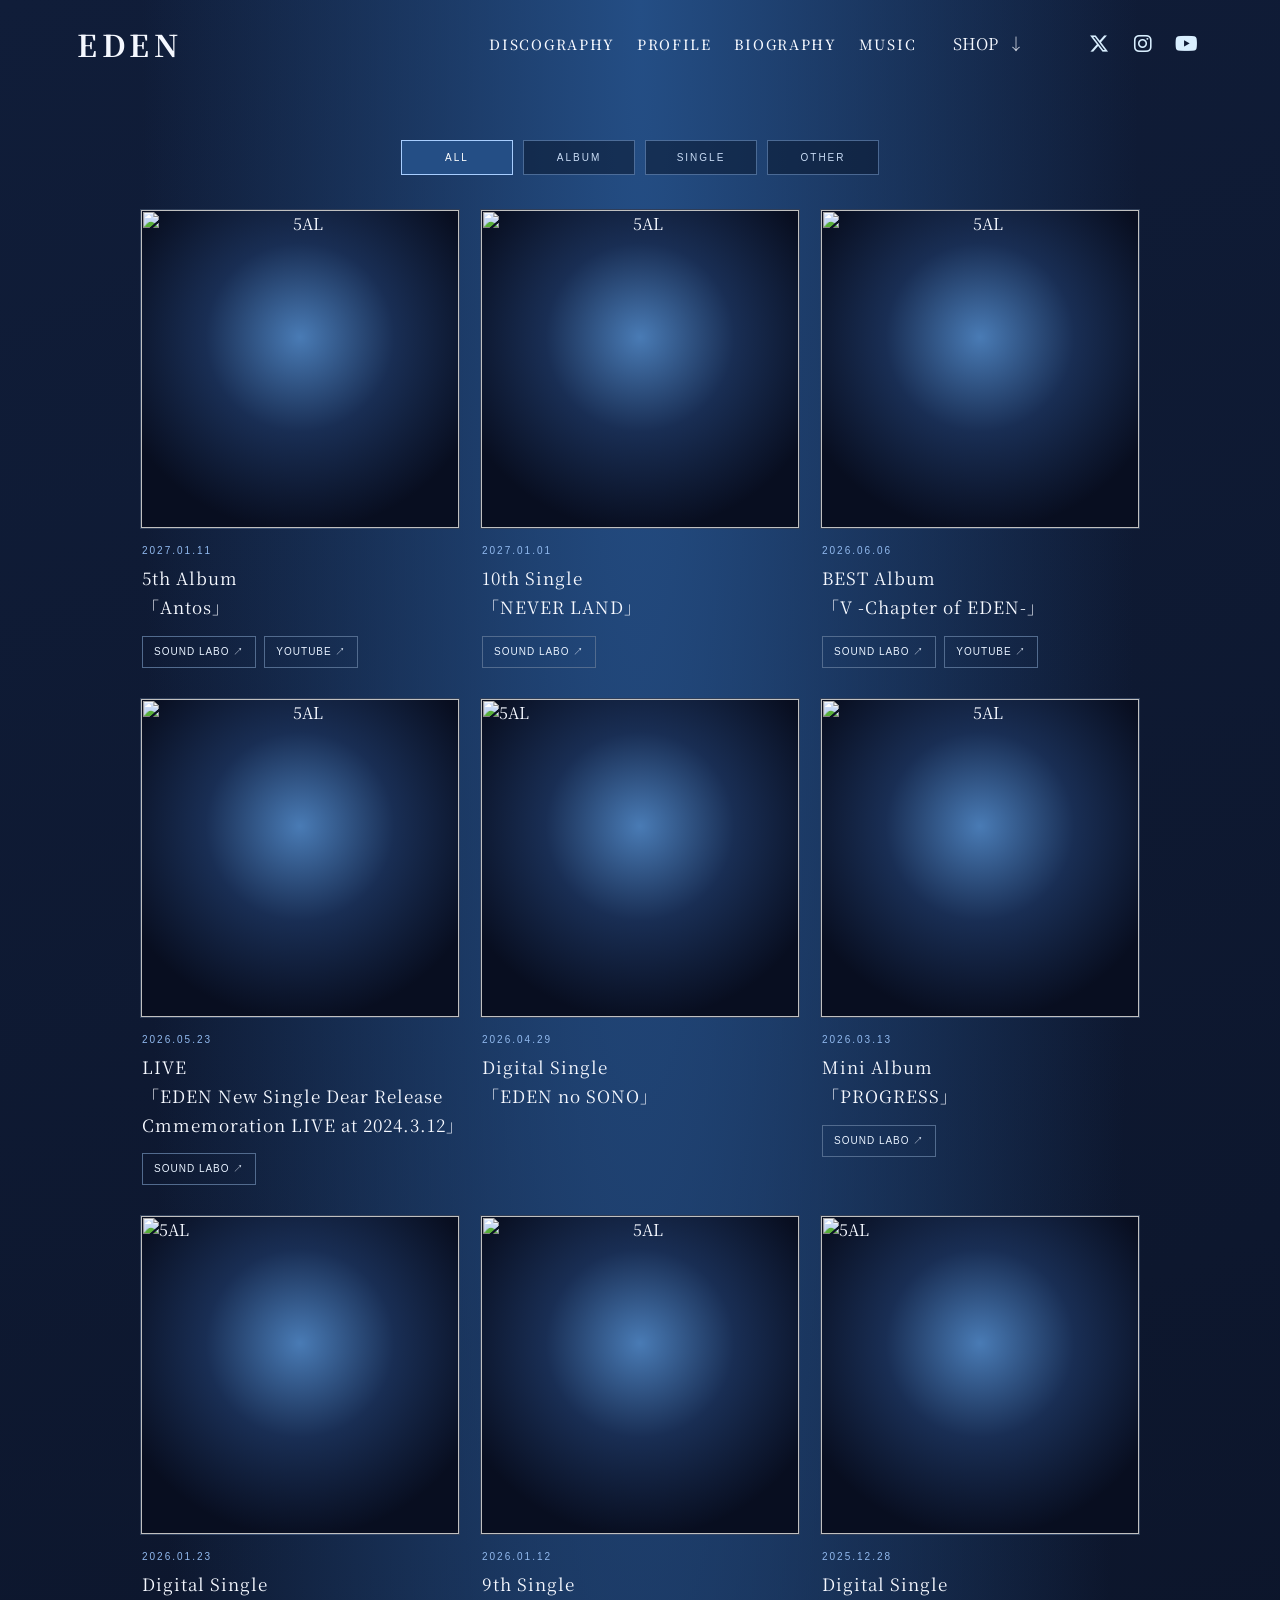
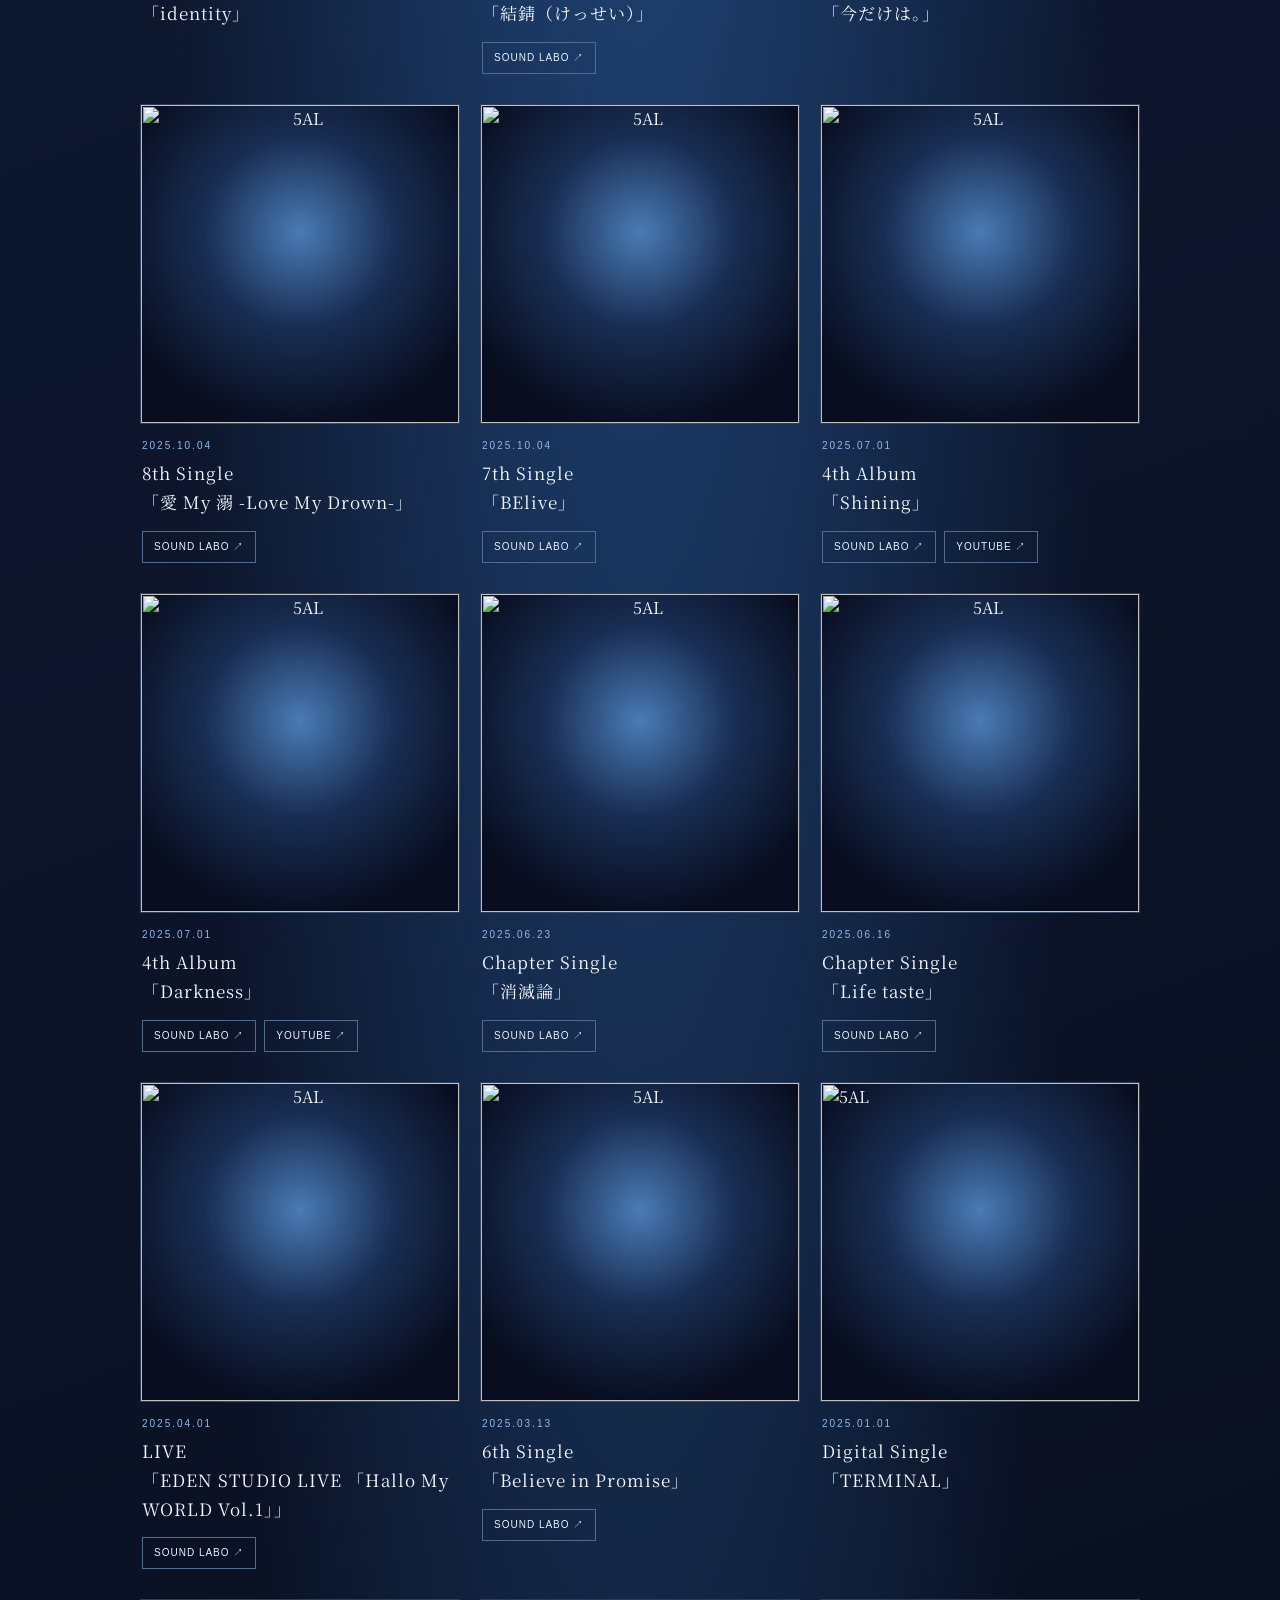
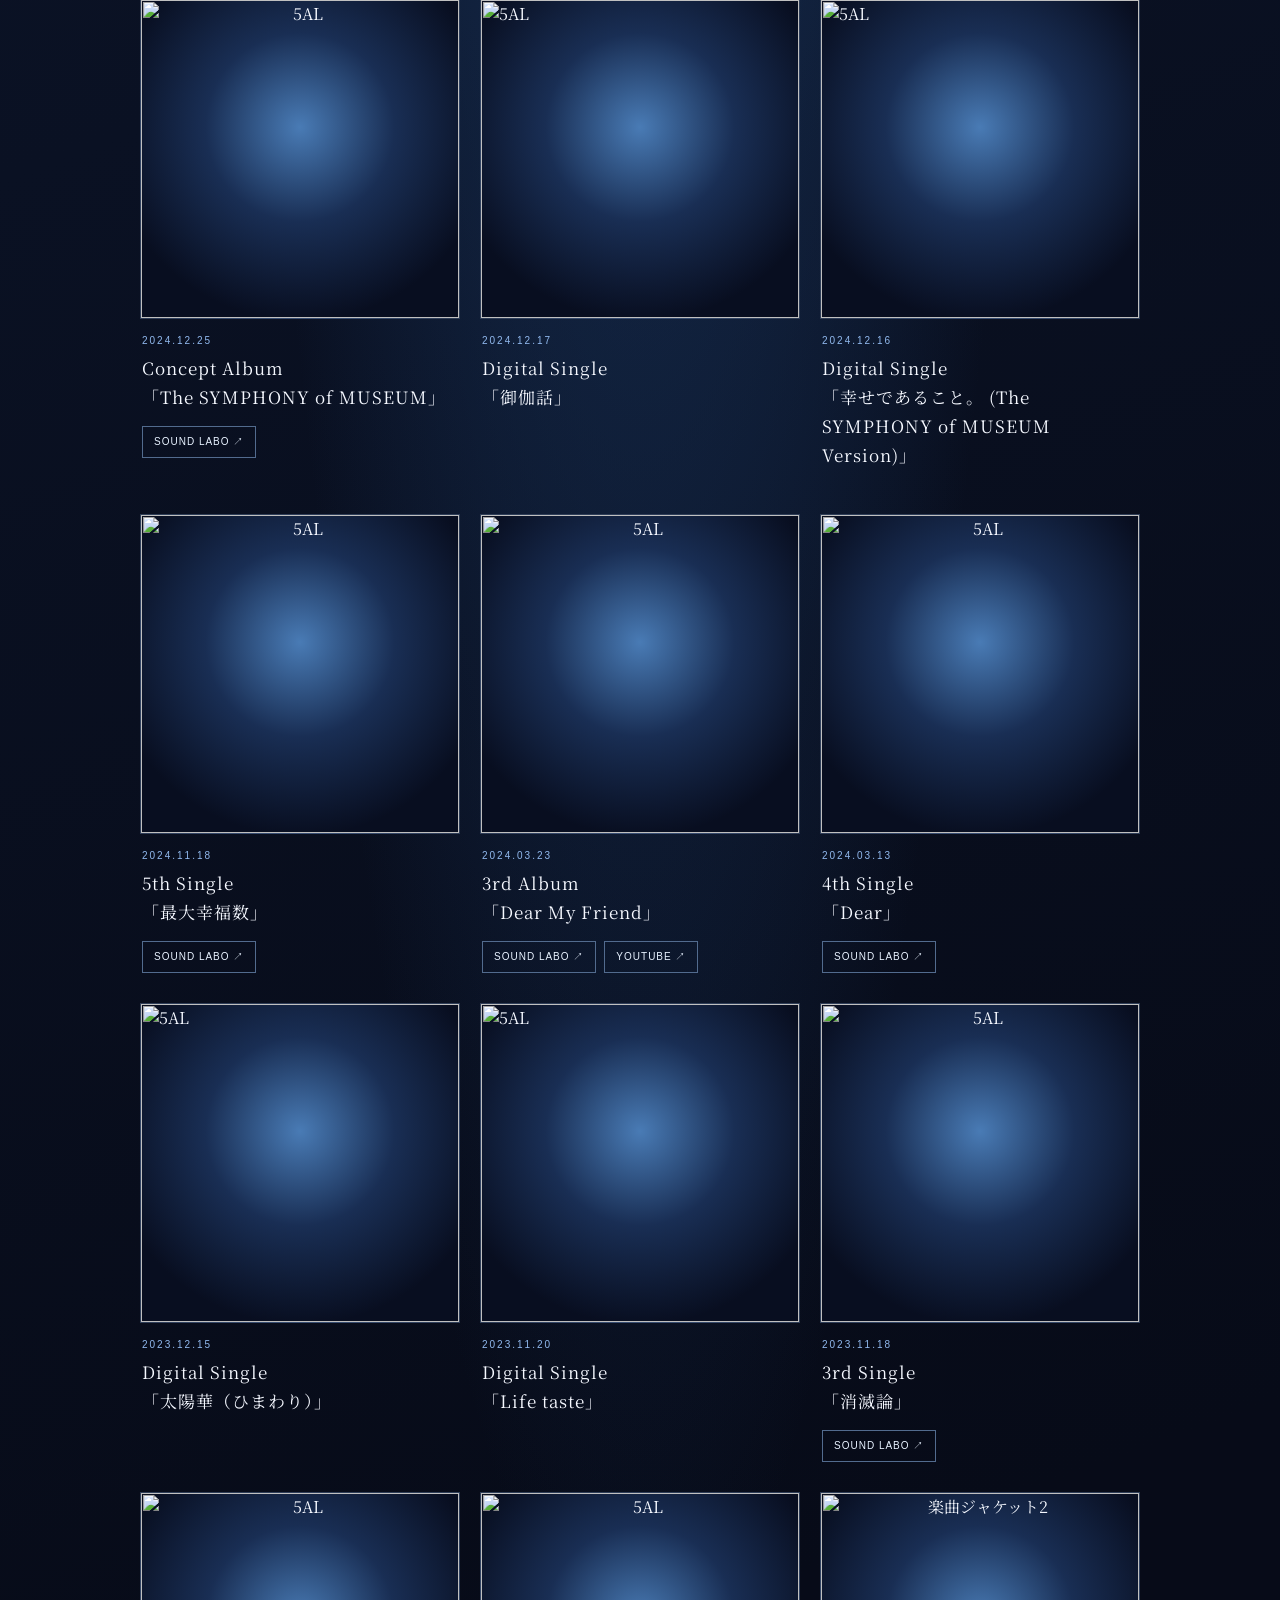
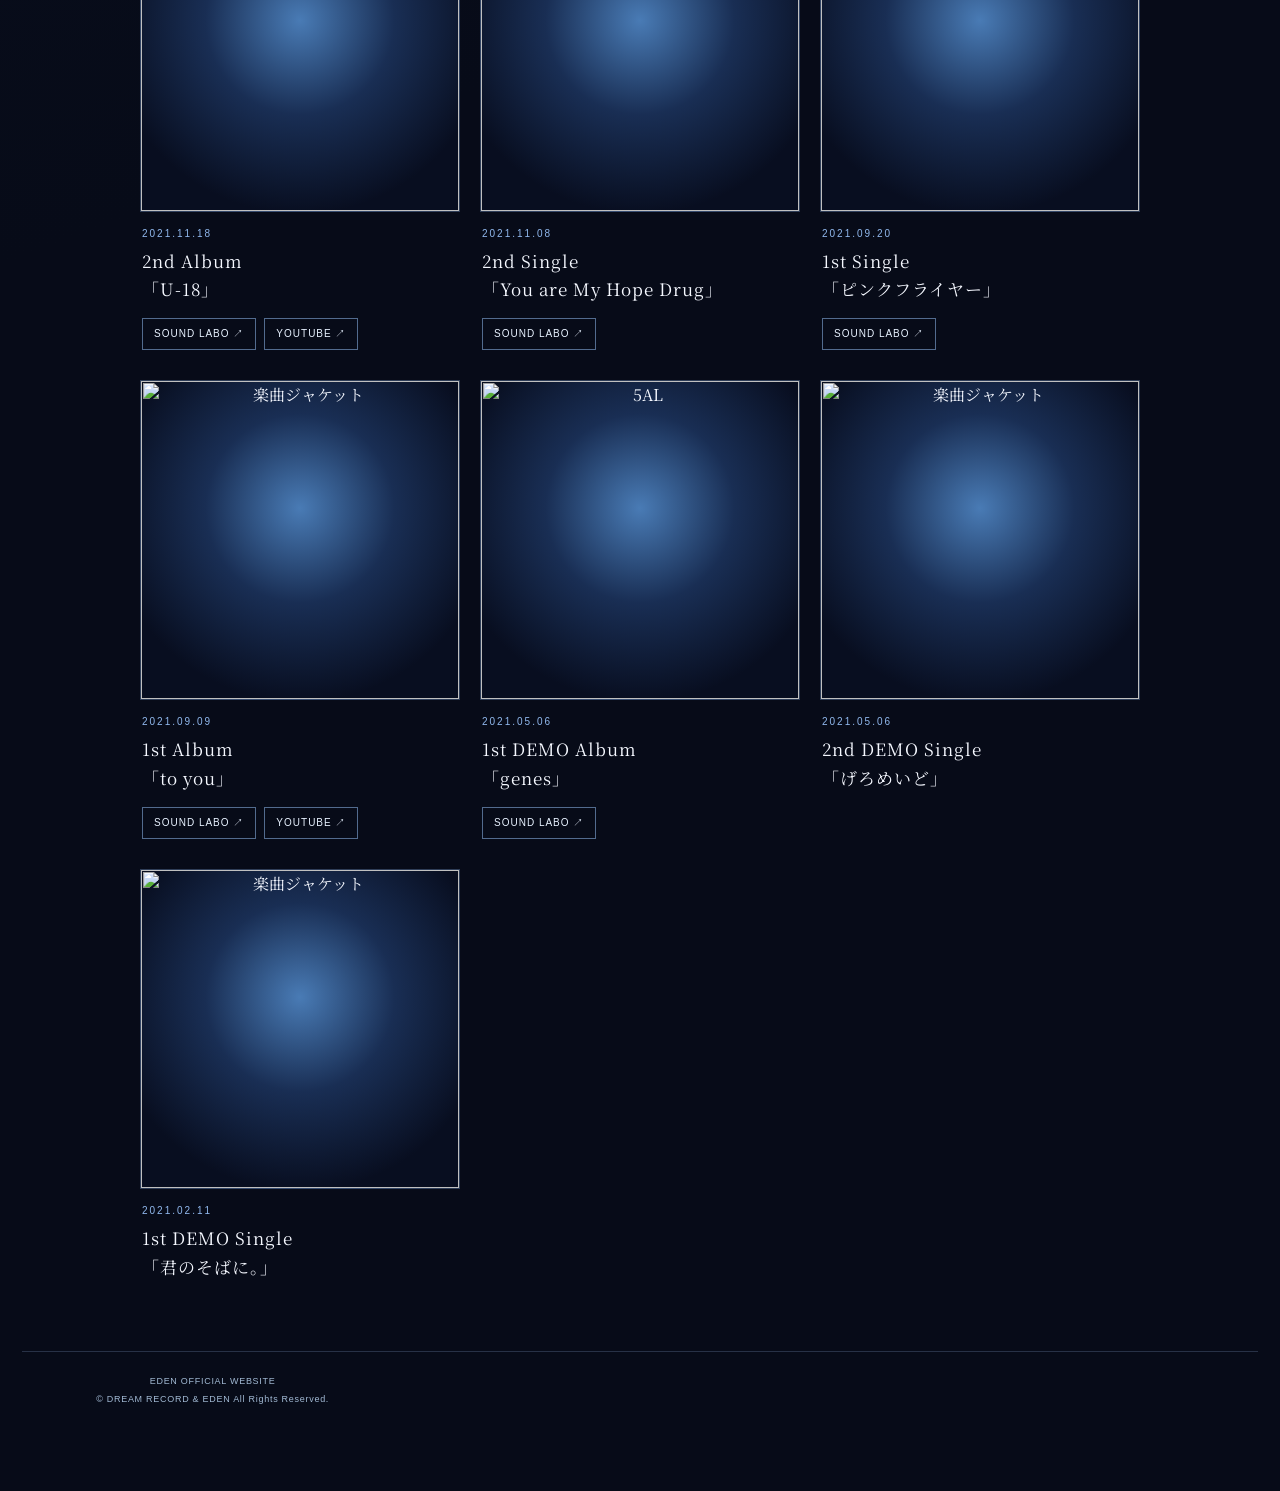
==== commit 41889a1e: "Update print statement from 'Hello' to 'Goodbye'" ====
--- a/BIOGRAPHY.html
+++ b/BIOGRAPHY.html
@@ -1,18 +1,477 @@
-<!DOCTYPE html>
+
+<div id="eden-discography">
+  <style>
+    #eden-discography {
+      --blue: #8bbcff;
+      --white: #f5f8ff;
+      font-family: "Yu Mincho", "Hiragino Mincho ProN",
+        "Noto Serif JP", serif;
+      color: var(--white);
+      background:
+        radial-gradient(ellipse at 50% 0%, #244e85 0%, transparent 55%),
+        linear-gradient(160deg, #101d39, #070b18 75%);
+      padding: 48px 22px;
+      box-sizing: border-box;
+      width: 100%;
+      overflow: hidden;
+    }
+
+    #eden-discography * {
+      box-sizing: border-box;
+    }
+
+    #eden-discography .eden-heading {
+      text-align: center;
+      margin-bottom: 42px;
+    }
+
+    #eden-discography .eden-kicker {
+      font-family: Arial, sans-serif;
+      font-size: 10px;
+      letter-spacing: 5px;
+      color: var(--blue);
+      margin-bottom: 14px;
+    }
+
+    #eden-discography h1 {
+      font-size: clamp(28px, 5vw, 42px);
+      font-weight: 400;
+      letter-spacing: 7px;
+      margin: 0;
+    }
+
+    #eden-discography .eden-subtitle {
+      margin-top: 15px;
+      font-size: 12px;
+      letter-spacing: 3px;
+      color: #b4c6df;
+    }
+
+    #eden-discography .eden-line {
+      width: 42px;
+      height: 1px;
+      background: var(--blue);
+      margin: 24px auto 0;
+    }
+
+    /* カテゴリー切り替え */
+    #eden-discography .eden-filters {
+      display: flex;
+      justify-content: center;
+      flex-wrap: wrap;
+      gap: 10px;
+      max-width: 1000px;
+      margin: 0 auto 34px;
+    }
+
+    #eden-discography .eden-filter {
+      min-width: 112px;
+      padding: 11px 20px;
+      border: 1px solid rgba(145, 185, 238, .45);
+      background: rgba(10, 24, 48, .55);
+      color: #c9dcf5;
+      font-family: Arial, sans-serif;
+      font-size: 10px;
+      letter-spacing: 2px;
+      cursor: pointer;
+      transition: background .2s, color .2s, border-color .2s;
+    }
+
+    #eden-discography .eden-filter:hover,
+    #eden-discography .eden-filter.is-active {
+      color: #fff;
+      background: #244e85;
+      border-color: #a8ceff;
+    }
+
+    #eden-discography .eden-card[hidden] {
+      display: none !important;
+    }
+
+    #eden-discography .eden-grid {
+      display: grid;
+      grid-template-columns: repeat(3, minmax(0, 1fr));
+      gap: 30px 20px;
+      max-width: 1000px;
+      margin: 0 auto;
+    }
+
+    #eden-discography .eden-card {
+      min-width: 0;
+    }
+
+    #eden-discography .eden-cover {
+      position: relative;
+      aspect-ratio: 1 / 1;
+      overflow: hidden;
+      background:
+        radial-gradient(circle at 50% 40%,
+          #497bb5 0%, #192e54 38%, #080e20 78%);
+      border: 1px solid rgba(164, 201, 255, .25);
+    }
+
+    #eden-discography .eden-cover img {
+      display: block;
+      width: 100%;
+      height: 100%;
+      max-width: 100%;
+      object-fit: cover;
+      object-position: center;
+      transition: transform .5s ease, opacity .3s ease;
+    }
+
+    #eden-discography .eden-card:hover .eden-cover img {
+      transform: scale(1.04);
+    }
+
+    /* ジャケットをクリックできるようにする */
+    #eden-discography .eden-open-detail {
+      display: block;
+      width: 100%;
+      height: 100%;
+      padding: 0;
+      border: 0;
+      background: transparent;
+      cursor: pointer;
+      font: inherit;
+      color: inherit;
+    }
+
+    #eden-discography .eden-open-detail:hover img {
+      opacity: .8;
+    }
+
+    #eden-discography .eden-placeholder {
+      position: absolute;
+      inset: 0;
+      display: flex;
+      align-items: center;
+      justify-content: center;
+      flex-direction: column;
+      text-align: center;
+      padding: 10px;
+    }
+
+    #eden-discography .eden-placeholder span {
+      font-family: Arial, sans-serif;
+      font-size: 9px;
+      letter-spacing: 5px;
+      color: #a9ceff;
+    }
+
+    #eden-discography .eden-placeholder strong {
+      font-size: clamp(20px, 3vw, 30px);
+      font-weight: 400;
+      letter-spacing: 4px;
+      margin-top: 12px;
+    }
+
+    #eden-discography .eden-info {
+      padding: 16px 2px 0;
+    }
+
+    #eden-discography .eden-date {
+      font-family: Arial, sans-serif;
+      font-size: 10px;
+      letter-spacing: 2px;
+      color: #91b9ee;
+    }
+
+    #eden-discography h2 {
+      font-size: 17px;
+      font-weight: 400;
+      line-height: 1.7;
+      letter-spacing: 1px;
+      margin: 8px 0 14px;
+      overflow-wrap: anywhere;
+    }
+
+    #eden-discography .eden-links {
+      display: flex;
+      flex-wrap: wrap;
+      gap: 8px;
+    }
+
+    #eden-discography .eden-links a {
+      display: inline-block;
+      text-decoration: none;
+      color: #e8f2ff;
+      border: 1px solid #526b8e;
+      padding: 8px 11px;
+      font-family: Arial, sans-serif;
+      font-size: 10px;
+      letter-spacing: 1px;
+      transition: background .2s, border-color .2s;
+    }
+
+    #eden-discography .eden-links a:hover {
+      background: #24466e;
+      border-color: #a8ceff;
+    }
+
+    #eden-discography .eden-footer {
+      text-align: center;
+      margin-top: 55px;
+      padding-top: 20px;
+      border-top: 1px solid rgba(164, 201, 255, .2);
+      font-family: Arial, sans-serif;
+      font-size: 9px;
+      letter-spacing: 4px;
+      color: #8fa9ca;
+    }
+
+    /* 詳細ポップアップ */
+    #eden-discography .eden-modal[hidden] {
+      display: none !important;
+    }
+
+    #eden-discography .eden-modal {
+      position: fixed;
+      inset: 0;
+      z-index: 999999;
+      display: flex;
+      align-items: center;
+      justify-content: center;
+      padding: 16px;
+      background: rgba(3, 7, 20, .82);
+      backdrop-filter: blur(6px);
+    }
+
+    #eden-discography .eden-modal-panel {
+      position: relative;
+      width: min(720px, 100%);
+      max-height: 88vh;
+      overflow-y: auto;
+      padding: 28px;
+      border: 1px solid rgba(164, 201, 255, .4);
+      border-radius: 5px;
+      background:
+        radial-gradient(ellipse at 50% 0%, #244e85 0%, transparent 65%),
+        linear-gradient(160deg, #101d39, #070b18 90%);
+      color: #f5f8ff;
+      box-shadow: 0 18px 65px rgba(0, 0, 0, .5);
+      font-family: "Yu Mincho", "Hiragino Mincho ProN",
+        "Noto Serif JP", serif;
+    }
+
+    #eden-discography .eden-modal-close {
+      display: block;
+      position: absolute;
+      top: 8px;
+      right: 8px;
+      z-index: 2;
+      width: 36px;
+      height: 36px;
+      margin: 0;
+      border: 1px solid rgba(164, 201, 255, .5);
+      border-radius: 50%;
+      background: #101d39;
+      color: #fff;
+      font-size: 24px;
+      line-height: 1;
+      cursor: pointer;
+    }
+
+    #eden-discography .eden-modal-layout {
+      display: grid;
+      grid-template-columns: minmax(0, 220px) minmax(0, 1fr);
+      gap: 26px;
+      align-items: start;
+      clear: both;
+    }
+
+    #eden-discography .eden-modal-cover {
+      display: block;
+      width: 100%;
+      height: auto;
+      border: 1px solid rgba(164, 201, 255, .3);
+    }
+
+    #eden-discography .eden-modal-kicker {
+      font-family: Arial, sans-serif;
+      font-size: 9px;
+      letter-spacing: 3px;
+      color: var(--blue);
+      margin: 0 0 12px;
+    }
+
+    #eden-discography .eden-modal-title {
+      font-size: clamp(22px, 4vw, 30px);
+      font-weight: 400;
+      line-height: 1.6;
+      letter-spacing: 2px;
+      overflow-wrap: anywhere;
+      margin: 0 0 8px;
+    }
+
+    #eden-discography .eden-modal-date {
+      color: #91b9ee;
+      font-family: Arial, sans-serif;
+      font-size: 11px;
+      letter-spacing: 1px;
+      margin: 0 0 22px;
+    }
+
+    #eden-discography .eden-modal-section {
+      border-top: 1px solid rgba(164, 201, 255, .25);
+      padding-top: 14px;
+      margin-top: 16px;
+    }
+
+    #eden-discography .eden-modal-section h3 {
+      font-family: Arial, sans-serif;
+      color: var(--blue);
+      font-size: 10px;
+      font-weight: 400;
+      letter-spacing: 3px;
+      margin: 0 0 9px;
+    }
+
+    #eden-discography .eden-modal-section p {
+      color: #e2ebf9;
+      font-size: 13px;
+      line-height: 1.9;
+      white-space: pre-line;
+      overflow-wrap: anywhere;
+      margin: 0;
+    }
+
+    #eden-discography .eden-modal-links {
+      display: flex;
+      flex-wrap: wrap;
+      gap: 8px;
+    }
+
+    #eden-discography .eden-modal-links a {
+      display: inline-block;
+      text-decoration: none;
+      color: #e8f2ff;
+      border: 1px solid #526b8e;
+      padding: 8px 11px;
+      font-family: Arial, sans-serif;
+      font-size: 10px;
+      letter-spacing: 1px;
+    }
+
+    #eden-discography .eden-modal-links a:hover {
+      background: #24466e;
+      border-color: #a8ceff;
+    }
+
+    #eden-discography .eden-no-links {
+      color: #b4c6df;
+      font-size: 12px;
+    }
+
+    @media (max-width: 600px) {
+      #eden-discography {
+        padding: 35px 14px;
+      }
+
+      #eden-discography .eden-grid {
+        grid-template-columns: repeat(2, minmax(0, 1fr));
+        gap: 25px 12px;
+      }
+
+      #eden-discography .eden-filters {
+        gap: 7px;
+        margin-bottom: 26px;
+      }
+
+      #eden-discography .eden-filter {
+        min-width: 0;
+        flex: 1 1 calc(50% - 7px);
+        padding: 10px 8px;
+        font-size: 9px;
+      }
+
+      #eden-discography .eden-heading {
+        margin-bottom: 30px;
+      }
+
+      #eden-discography h1 {
+        letter-spacing: 4px;
+      }
+
+      #eden-discography h2 {
+        font-size: 14px;
+      }
+
+      #eden-discography .eden-links a {
+        padding: 7px 8px;
+        font-size: 9px;
+      }
+
+      #eden-discography .eden-modal {
+        padding: 10px;
+      }
+
+      #eden-discography .eden-modal-panel {
+        padding: 18px;
+        max-height: 92vh;
+      }
+
+      #eden-discography .eden-modal-layout {
+        grid-template-columns: 1fr;
+        gap: 18px;
+      }
+
+      #eden-discography .eden-modal-cover {
+        width: min(220px, 75%);
+        margin: 0 auto;
+      }
+    }
+
+    @media (max-width: 360px) {
+      #eden-discography .eden-grid {
+        grid-template-columns: 1fr;
+      }
+    }
+
+
+/* ヘッダーとジャケット一覧の重なりを防ぐ */
+#eden-discography {
+  position: relative;
+  isolation: isolate;
+  padding-top: 140px !important;
+}
+
+/* ジャケット一覧の上部に余白を確保 */
+#eden-discography .eden-grid {
+  position: relative;
+  z-index: 1;
+  margin-top: 0;
+}
+
+/* スマホ */
+@media (max-width: 600px) {
+  #eden-discography {
+    padding-top: 110px !important;
+  }
+}
+
+  </style>
+
+ <!DOCTYPE html>
 <html lang="ja">
 <head>
 <meta charset="UTF-8">
 <meta name="viewport" content="width=device-width, initial-scale=1">
 <meta name="theme-color" content="#090909">
-<meta name="description" content="EDEN Official Website Biography. EDENの活動履歴と音楽の軌跡。">
-<title>BIOGRAPHY | EDEN Official Web SITE</title>
+<meta name="description" content="ARTIST OFFICIAL WEBSITE">
+<title>DISCOGRAPHY</title>
 
 <link rel="preconnect" href="https://fonts.googleapis.com">
 <link rel="preconnect" href="https://fonts.gstatic.com" crossorigin>
 <link href="https://fonts.googleapis.com/css2?family=Noto+Serif+JP:wght@400;500;600;700;800;900&display=swap" rel="stylesheet">
 <link rel="stylesheet" href="style.css">
 <script src="script.js" defer></script>
-<link rel="stylesheet" href="https://cdnjs.cloudflare.com/ajax/libs/font-awesome/6.5.2/css/all.min.css">
+
+<link rel="stylesheet"
+ href="https://cdnjs.cloudflare.com/ajax/libs/font-awesome/6.5.2/css/all.min.css">
+
+<!-- FAVICON -->
+<link rel="icon" type="image/x-icon" href="favicon.ico">
 
 </head>
 
@@ -60,569 +519,966 @@
      aria-label="YouTube">
     <i class="fa-brands fa-youtube"></i>
   </a>
-    </div>
+
+
+</div>
+
   </nav>
+
 </header>
 
-<main class="bio-page">
-
-<div class="bio-inner">
-  <section class="bio-heading">
-    <h1>BIOGRAPHY</h1>
-    <div class="bio-divider"></div>
-    <p class="bio-description">
-      Every song has a story.<br>
-      Every step creates a new world.
-    </p>
-  </section>
-
-  <!-- YEAR NAVIGATION -->
-  <nav class="bio-navigation" aria-label="年別ナビゲーション">
-    <a href="#year2027">2027</a>
-    <a href="#year2026">2026</a>
-    <a href="#year2025">2025</a>
-    <a href="#year2024">2024</a>
-    <a href="#year2023">2023</a>
-    <a href="#year2022">2022</a>
-    <a href="#year2021">2021</a>
-
-  </nav>
-
-  <!-- 2027 -->
-  <section class="bio-year-section" id="year2027">
-    <h2 class="bio-year-title">2027</h2>
-    <dl class="bio-events">
-
-       <div class="bio-event"><dt>2027.01.11</dt><dd>5th Album「Antos」配信</dd></div>
-       <div class="bio-event"><dt>2027.01.01</dt><dd>10th Single「NEVER LAND」配信</dd></div>
-
-    <div class="bio-milestone">
-      <p>2027.01.01</p>
-      <h3>EDEN Phase2 開始と活動再開</h3><br>
-    </div>
-
-  <!-- 2026 -->
-
-  <section class="bio-year-section" id="year2026">
-    <h2 class="bio-year-title">2026 <span></span></h2>
-    <dl class="bio-events">
-　　<div class="bio-milestone">
-      <p>2026.12.31</p>
-      <h3>EDEN Phase1 終了</h3>
-    </div>
-    <div class="bio-milestone">
-      <p>2026.07.06～12.26</p>
-      <h3>EDEN VIRTUAL LIVE TOUR 2026「CHAPTER ROAD ～Road to V～」</h3>
-　　<p class="bio-milestone-text">
-EDEN5周年記念として2026.07.06～12.26に開催されたVIRTUAL TOUR。<br>
-TOURはEDENの活動休止により2026.08.08までの開催となった。<br><br>
--TOUR SCHEDULE-<br>
-
-LIVE HOUSE<br>
-07月03日 東　京	07月11日 大　阪	<br>
-07月18日 名古屋	07月25日 北海道	<br>
-<br>
-HALL<br>
-08月01日 宮　城	08月08日 福　岡<br>
-08月15日 愛　知	08月22日 北海道<br>
-08月29日 仙　台	09月05日 広　島<br>
-09月12日 大　阪 09月19日 東　京<br>
-09月20日 東　京<br>
-<br>
-Arena<br>
-10月03日 仙　台 10月10日 仙　台<br>
-10月11日 愛　知 10月17日 愛　知<br>
-10月24日 広　島 10月31日 福　岡<br>
-
-11月07日 福　岡 11月14日 神奈川<br>
-11月21日 大　阪 11月28日 大　阪<br>
-
-12月12日 東　京 12月19日 東　京<br>
-12月24日 北海道 FINAL DAY1<br>
-12月25日 北海道 FINAL DAY2<br>
-12月26日 EDEN VIRTUAL LIVE TOUR 2026
-「CHAPTER ROAD ～Road to V～」Complete Edition
-      </p>
-</div>
-
-       <div class="bio-event"><dt>2026.08.26</dt><dd>活動休止を発表</dd></div>
-      <div class="bio-event"><dt>2026.06.06</dt><dd>BEST ALBUM『V -Chapter of EDEN-』配信</dd></div>
-      <div class="bio-event"><dt>2026.05.23</dt><dd>LIVE ALBUM『EDEN New Single Dear Release Cmmemoration LIVE at 2024.3.12』配信</dd></div>
-      <div class="bio-event"><dt>2026.04.29</dt><dd>Digital Single『EDEN no SONO』配信</dd></div>
-      <div class="bio-event"><dt>2026.03.13</dt><dd>Mini Alnum『PROGRESS』配信</dd></div>
-      <div class="bio-event"><dt>2026.01.23</dt><dd>Digital Single『identity』配信</dd></div>
-      <div class="bio-event"><dt>2026.01.12</dt><dd>9th Single『結錆（けっせい）』配信</dd></div>
-
-  <!-- 2025 -->
-  <section class="bio-year-section" id="year2025">
-    <h2 class="bio-year-title">2025 <span></span></h2>
-    <dl class="bio-events">
-
-
-    <div class="bio-milestone">
-      <p>2025.12.06～12.27</p>
-      <h3>EDEN VIRTUAL LIVE TOUR 2025『THE SYMPHONY of MUSEUM』</h3>
-      <p class="bio-milestone-text">
-        EDEN初の試みとしてVIRTUAL TOURを開催<br><br>
--TOUR SCHEDULE-<br>
-12月06日　北海道<br>
-12月12日　大阪DAY1<br>
-12月13日　大阪DAY2<br>
-12月19日　愛知<br>
-12月26日　東京<br>
-12月27日　東京　TOUR FINAL<br>
-      </p>
-</div>
-    　<div class="bio-event"><dt>2025.12.25</dt><dd>Digital Single『今だけは。』配信</dd></div>
- 
-      <div class="bio-event"><dt>2025.10.04</dt><dd>8th Single『愛 My 溺 -Love My Drown-』配信</dd><br>
-      <dd>7th Single『BElieve』配信</dd></div>
-
-    　<div class="bio-event"><dt>2025.08.09</dt><dd>全サブスクリプション配信終了</dd></div>
-    　<div class="bio-event"><dt>2025.07.20</dt><dd>『BElieve』Official Lyric Video公開</dd></div>
-    　<div class="bio-event"><dt>2025.07.01</dt>
-<dd>4th Album『Shining』配信</dd><br>
-<dd>4th Album『Darkness』配信</dd><br>
-<dd>『from to you.』Official Lyric Video公開</dd><br>
-<dd>『ゼラニウム』Official Music Video公開</dd><br>
-<dd>『GReed of Me』Official Music Video公開</dd><br>
-<dd>『僕の意味』Official Lyric Video公開</dd></div>
-
-　　　<div class="bio-event"><dt>2025.06.23</dt><dd>『消滅論 (Chapter of EDEN Version)』 Official Music Video公開</dd></div>
-      <div class="bio-event"><dt>2025.06.19</dt><dd>『EDEN VIRTUAL LIVE TOUR 2026「CHAPTER ROAD ～Road to V～」』公開</dd></div>
-      <div class="bio-event"><dt>2024.06.16</dt><dd>Chapter Sigle『Life taste』配信</dd></div>
-      <div class="bio-event"><dt>2025.06.09</dt><dd>Chapter Sigle『消滅論』配信</dd></div>
-      <div class="bio-event"><dt>2025.05.02</dt><dd>『EDEN STUDIO LIVE「THE DEATHTOPIA」Opening Movie from Darkness』公開</dd></div>
-      <div class="bio-event"><dt>2025.04.29</dt><dd>『Music name 「jigoku」』公開</dd></div>
-      <div class="bio-event"><dt>2025.04.19</dt><dd>『【ボカタッグ 2025】愛 My 溺 -Love My Drown- feat. 重音テト』公開</dd></div>
-      <div class="bio-event"><dt>2025.04.18</dt><dd>『御伽話 (Chapter of EDEN Version)』Lyric Video公開</dd></div>
-      <div class="bio-event"><dt>2025.04.06</dt><dd>『幸せであること。 (The SYMPHONY of MUSEUM Version』Lyric Video公開</dd></div>
-      <div class="bio-event"><dt>2025.04.05</dt><dd>『EDEN STUDIO LIVE 「Hallo My WORLD Vol.1」ダイジェスト』公開</dd></div>
-      <div class="bio-event"><dt>2025.04.01</dt><dd>『EDEN STUDIO LIVE 「Hallo My WORLD Vol.1」』配信</dd></div>
-      <div class="bio-event"><dt>2025.03.22</dt><dd>『DREAM REC FESTIVAL 2022 Part. EDEN at LIVE HALL Stage』公開</dd></div>
-
-      <div class="bio-event"><dt>2025.03.13</dt><dd>『Believe in Promise』Music Video公開</dd><br>
-<dd>6th Single『Believe in Promise』配信</dd></div>
-
-      <div class="bio-event"><dt>2025.03.08</dt><dd>『ラブメイカー（EDEN STUDIO LIVE 「Hallo My WORLD Vol.1」より）』公開</dd><br>
-<dd>『TERMINAL（EDEN STUDIO LIVE 「Hallo My WORLD Vol.1」より）』公開</dd></div>
-
-      <div class="bio-event"><dt>2025.02.12</dt><dd>『ブルーアンビエンス』コラボ投稿</dd></div>
-      <div class="bio-event"><dt>2025.01.13</dt><dd>『EDEN STUDIO LIVE 「Hallo My WORLD Vol.1」』プレミア公開</dd></div>
-      <div class="bio-event"><dt>2025.01.02</dt><dd>『REVIVAL II』配信</dd></div>
-<div class="bio-event"><dt>2025.01.01</dt><dd>Digital Single『TERMINAL
-』配信</dd></div>
-
-  <!-- 2024 -->
-  <section class="bio-year-section" id="year2024">
-    <h2 class="bio-year-title">2024 <span></span></h2>
-    <dl class="bio-events">
-      <div class="bio-event"><dt>2024.12.31</dt><dd>『Double-Action CLIMAX form』歌ってみた投稿</dd></div>
-      <div class="bio-event"><dt>2024.12.25</dt><dd>Concept Album『The SYMPHONY of MUSEUM -Original Soundtrack-』配信</dd></div>
-      <div class="bio-event"><dt>2024.12.17</dt><dd>Digital Single『御伽話』配信</dd></div>
-　　　<div class="bio-event"><dt>2024.12.16</dt><dd>『幸せであること。 (The SYMPHONY of MUSEUM Version)』先行配信</dd></div>
-      <div class="bio-event"><dt>2024.12.01</dt><dd>『EDEN no UTA』リニューアルオープン</dd></div>
-      <div class="bio-event"><dt>2024.11.25</dt><dd>『The SYMPHONY of MUSEUM Official Site』公開</dd></div>
-      <div class="bio-event"><dt>2024.11.22</dt><dd>ボカタッグ2025「DUAL SKY」として参加発表</dd></div>
-      <div class="bio-event"><dt>2024.11.18</dt><dd>『最大幸福数』Lyric Video公開</dd><br>
-      <dd>5th Single『最大幸福数』配信</dd></div>
-      <div class="bio-event"><dt>2024.10.27</dt><dd>『消滅論』Lyric Video公開</dd></div>
-      <div class="bio-event"><dt>2024.10.25</dt><dd>『夏色コンフェッション！』Official Lyric Video公開</dd></div>
-      <div class="bio-event"><dt>2024.10.24</dt><dd>20th Single『All OVER One』配信</dd></div>
-      <div class="bio-event"><dt>2024.10.23</dt><dd>『FOREVER (Instrumental)』配信</dd></div>
-      <div class="bio-event"><dt>2024.10.22</dt><dd>19th Single『御伽話』配信</dd></div>
-      <div class="bio-event"><dt>2024.10.16</dt><dd>18th Single『ディシーブ』配信</dd></div>
-      <div class="bio-event"><dt>2024.10.14</dt><dd>17th Single『夏色コンフェッション！』配信</dd></div>
-      <div class="bio-event"><dt>2024.08.05</dt><dd>7th EP『Life times
-』配信</dd></div>
-      <div class="bio-event"><dt>2024.07.31</dt><dd>3rd Album『FOREVER
-』配信</dd></div>
-      <div class="bio-event"><dt>2024.07.19</dt><dd>16th Single『FOREVER』配信</dd></div>
-      <div class="bio-event"><dt>2024.05.06</dt><dd>15th Single『EDEN no SONO』配信</dd></div>
-      <div class="bio-event"><dt>2024.05.01</dt><dd>14th Single『メンヘラのうた』配信</dd></div>
-      <div class="bio-event"><dt>2024.04.04</dt><dd>13th Single『R.I.P -Rest in Peace-』配信</dd></div>
-      <div class="bio-event"><dt>2024.03.13</dt><dd>『Dear Music Video』公開</dd><br>
-<dd>4th Single『Dear』配信</dd></div>
-      <div class="bio-event"><dt>2024.03.13</dt><dd>3rd Album『Dear My Friend』配信</dd><br>
-<dd>『最大幸福数(EDEN New Single Dear Release Cmmemoration LIVE at 2024.3.12)』公開</dd></div>
-      <div class="bio-event"><dt>2024.03.12</dt><dd>『EDEN New Single Dear Release Cmmemoration LIVE at 2024.3.12』開催</dd></div>
-      <div class="bio-event"><dt>2024.03.06</dt><dd>Dear (Short Version)を公開</dd></div>
-      <div class="bio-event"><dt>2024.01.02</dt><dd>『REVIVAL I』配信</dd></div>
-
-  <!-- 2023 -->
-  <section class="bio-year-section" id="year2023">
-    <h2 class="bio-year-title">2023 <span></span></h2>
-    <dl class="bio-events">
-      <div class="bio-event"><dt>2023.12.19</dt><dd>6thEP『TERMINAL』配信</dd></div>
-      <div class="bio-event"><dt>2023.10.02</dt><dd>5th EP『Hello My WORLD Level SP 2023　-壊れ行く世界からのメッセージ-』配信</dd></div>
-      <div class="bio-event"><dt>2023.11.22</dt><dd>Digital Single『Life taste』配信</dd></div>
-      <div class="bio-event"><dt>2023.11.18</dt><dd>12th Single『20∞+Century boys』配信</dd><br>
-<dd>3rd Single『消滅論』配信</dd><br>
-<dd>5th EP『Hello My WORLD Level 05 -20∞+Century boys-』配信</dd></div>
-      <div class="bio-event"><dt>2023.11.17</dt><dd>10 Years Old Last Live at ツイキャス</dd></div>
-      <div class="bio-event"><dt>2023.11.08</dt><dd>3rd Single『消滅論』先行配信</dd></div>
-      <div class="bio-event"><dt>2023.10.02</dt><dd>4th EP『Hello My WORLD Level 04 -DEAD or ALIVE-』配信</dd><br>
-<dd>3rd EP『Hello My WORLD Level 03 -サラバ人生-』配信</dd></div>
-      <div class="bio-event"><dt>2023.09.22</dt><dd>11th Single『グロリアス』配信</dd></div>
-      <div class="bio-event"><dt>2023.08.09</dt><dd>BEST Album『Hopeless』配信</dd></div>
-      <div class="bio-event"><dt>2023.07.31</dt><dd>10th Single『REBORN』配信</dd></div>
-      <div class="bio-event"><dt>2023.07.20</dt><dd>Mrs. GREEN APPLE「WanteD! WanteD! (EDEN Arrange Version)」投稿</dd></div>
-      <div class="bio-event"><dt>2023.07.10</dt><dd>BEST Album『=SINGLES=』配信</dd></div>
-      <div class="bio-event"><dt>2023.06.30</dt><dd>9th Single『サラバ人生』配信</dd></div>
-      <div class="bio-event"><dt>2023.06.26</dt><dd>2nd Album『Beautiful void』配信</dd><br>
-<dd>『最大幸福数 -EDEN Vocal Collection-』配信</dd></div>
-      <div class="bio-event"><dt>2023.04.24</dt><dd>8th Single『メンヘラのうた』配信</dd><br>
-<dd>7th Single『寄り添って欲しい人へ』配信</dd></div>
-      <div class="bio-event"><dt>2023.04.10</dt><dd>2nd EP『Hello My WORLD Level 02 -ユメの続き-』配信</dd><br>
-<dd>6th Single『from to you.』配信</dd></div>
-      <div class="bio-event"><dt>2023.04.03</dt><dd>1st Album『My Story-front side-』配信</dd></div>
-      <div class="bio-event"><dt>2023.03.22</dt><dd>Magic Coards結成</dd></div>
-      <div class="bio-event"><dt>2023.03.13</dt><dd>『最大幸福数』投稿</dd><br><dd>5th Single『最大幸福数』配信</dd></div>
-      <div class="bio-event"><dt>2023.03.06</dt><dd>1st EP『Hello My WORLD』配信</dd></div>
-      <div class="bio-event"><dt>2023.02.20</dt><dd>Eternal Utopia活動開始</dd></div>
-      <div class="bio-event"><dt>2023.02.17</dt><dd>4th Single『失物理論』配信</dd></div>
-      <div class="bio-event"><dt>2023.02.13</dt><dd>3rd Single『ピンクフライヤー』配信</dd><br>
-<dd>2nd Single『僕の意味』配信</dd></div>
-      <div class="bio-event"><dt>2023.02.09</dt><dd>EDENサブスクリプション開始</dd><br>
-<dd>1st Single『太陽華』配信</dd></div>
-      <div class="bio-event"><dt>2023.02.01</dt><dd>『僕の意味』投稿</dd></div>
-      <div class="bio-event"><dt>2023.01.12</dt><dd>『ゴーストルール』歌ってみた feat. よるあ 投稿</dd><br>
-<dd>『GLAMOROUS SKY』歌ってみた投稿</dd><br>
-<dd>歌ってみた活動再開</dd></div>
-
-    </dl>
-
-  <!-- 2022 -->
-  <section class="bio-year-section" id="year2022">
-    <h2 class="bio-year-title">2022 <span></span></h2>
-    <dl class="bio-events">
-
-      <div class="bio-event"><dt>2022.12.31</dt><dd>『Life taste』歌ってみた投稿</dd></div>
-      <div class="bio-event"><dt>2022.09.09</dt><dd>『恋と吟 Cover by EDEN』投稿</dd></div>
-      <div class="bio-event"><dt>2022.08.07</dt><dd>『from to you.』投稿</dd></div>
-      <div class="bio-event"><dt>2022.04.14</dt><dd>新人歌い手「Last SAMURAI」プロデュース</dd></div>
-      <div class="bio-event"><dt>2022.04.09</dt><dd>歌ってみた活動休止</dd><br><dd>DREAM REC FESTIVAL 2022主催・出演</dd></div>
-      <div class="bio-event"><dt>2022.02.22</dt><dd>『ピエロ』feat. よるあ 歌ってみた投稿</dd></div>
-
-    </dl>
-
-
-  <!-- 2021 -->
-  <section class="bio-year-section" id="year2021">
-    <h2 class="bio-year-title">2021 <span></span></h2>
-    <div class="bio-milestone">
-      <p>2021.05.11</p>
-      <h3>EDENとして活動を開始</h3>
-      <p class="bio-milestone-text">
-        オリジナル楽曲の制作と発信を中心に、EDENの活動が始まる。
-      </p>
-    </div>
-
-    <dl class="bio-events">
-
-      <div class="bio-event"><dt>2021.12.10</dt><dd>『NEW EDEN #2』公開</dd></div>
-      <div class="bio-event"><dt>2021.12.01</dt><dd>『NEW EDEN #1』公開</dd></div>
-      <div class="bio-event"><dt>2021.11.18</dt><dd>2nd ALBUM『U-18』公開</dd></div>
-      <div class="bio-event"><dt>2021.11.09</dt><dd>『ABC体操』歌ってみた投稿</dd></div>
-      <div class="bio-event"><dt>2021.11.08</dt><dd>2nd Single『You are My Hope Drug』再生リスト公開</dd></div>
-      <div class="bio-event"><dt>2021.10.23</dt><dd>DEMO ALBUM『THE DEMO』再生リスト公開</dd></div>
-      <div class="bio-event"><dt>2021.10.04</dt><dd>『気まぐれロマンティック』歌ってみた投稿</dd></div>
-      <div class="bio-event"><dt>2021.10.01</dt><dd>DREAM REC FESTIVAL 2021主催</dd></div>
-      <div class="bio-event"><dt>2021.09.26</dt><dd>『ピエロ』歌ってみた投稿</dd></div>
-      <div class="bio-event"><dt>2021.09.24</dt><dd>『AMBITIOUS JAPAN!』歌ってみた投稿</dd></div>
-      <div class="bio-event"><dt>2021.09.20</dt><dd>1st Single『ピンクフライヤー』再生リスト公開</dd></div>
-      <div class="bio-event"><dt>2021.09.09</dt><dd>1st ALBUM『to you』再生リスト公開</dd></div>
-      <div class="bio-event"><dt>2021.08.18</dt><dd>『Find-OUT (DEMO)』投稿</dd><br><dd>『S.O.S (DEMO)』投稿</dd></div>
-      <div class="bio-event"><dt>2021.08.04</dt><dd>『Find-OUT (ボーカル入りDEMO)』投稿</dd></div>
-      <div class="bio-event"><dt>2021.08.02</dt><dd>『虹色の戦争』歌ってみた投稿</dd></div>
-      <div class="bio-event"><dt>2021.07.10</dt><dd>『幻覚生物 (DEMO)』投稿</dd><br>
-<dd>『グダクサリ (DEMO)』投稿</dd></div>
-      <div class="bio-event"><dt>2021.07.07</dt><dd>『Unrewarded Effort (DEMO)』投稿</dd></div>
-      <div class="bio-event"><dt>2021.07.01</dt><dd>『Monsoon (DEMO)』投稿</dd></div>
-      <div class="bio-event"><dt>2021.06.30</dt><dd>『アーロストス (DEMO)』投稿</dd></div>
-      <div class="bio-event"><dt>2021.06.28</dt><dd>『" i " SEKAI ～我境世界～ (DEMO)』投稿</dd></div>
-      <div class="bio-event"><dt>2021.06.06</dt><dd><strong>DiRECtacte結成。作詞・作曲を担当。</strong></dd></div>
-      <div class="bio-event"><dt>2021.05.11</dt><dd>『理想的思考中毒者 (DEMO)』投稿</dd></div>
-      <div class="bio-event"><dt>2021.05.01</dt><dd>1st DEMO ALBUM『genes Digest』がGK4 Victoryのチャンネルで公開</dd></div>
-      <div class="bio-event"><dt>2021.04.30</dt><dd>『genes』再生リストが前世のチャンネルで公開</dd></div>
-      <div class="bio-event"><dt>2021.04.26</dt><dd>『you Are living K life!!』が前世のチャンネルで公開</dd></div>
-
-    </dl>
-</main>
-
-
-
-</body>
-</html>
-
-<!-- FOOTER -->
-<footer>
-  <p>
+<main>
+
+  <div class="eden-filters" role="group" aria-label="作品カテゴリー">
+    <button type="button" class="eden-filter is-active" data-filter="all" aria-pressed="true">ALL</button>
+    <button type="button" class="eden-filter" data-filter="album" aria-pressed="false">ALBUM</button>
+    <button type="button" class="eden-filter" data-filter="single" aria-pressed="false">SINGLE</button>
+    <button type="button" class="eden-filter" data-filter="other" aria-pressed="false">OTHER</button>
+  </div>
+
+  <div class="eden-grid">
+
+<!-- 作品 01：楽曲情報は下のJavaScriptでも編集 -->
+
+<article class="eden-card" data-category="album">
+      <div class="eden-cover">
+        <button type="button" class="eden-open-detail"
+          data-song="25" aria-label="楽曲タイトルの詳細を表示">
+          <img
+            src="https://drive.google.com/thumbnail?id=1pg05eW0EsvHx316WDNHAI0ma87eLd7ja&sz=w1000"
+            alt="5AL">
+        </button>
+      </div>
+      <div class="eden-info">
+        <div class="eden-date">2027.01.11</div>
+         <h2>5th Album<br>「Antos」</h2>
+
+        <div class="eden-links">
+          <a href="Music/ALBUM/05 Antos.html"
+            target="_blank" rel="noopener noreferrer">SOUND LABO ↗</a>            
+          <a href="https://youtube.com/playlist?list=PLAvhZ2FI6vgg&si=6G520MorYmFPj-vP"
+            target="_blank" rel="noopener noreferrer">YOUTUBE ↗</a>
+        </div>
+      </div>
+    </article>
+
+<!-- 作品 01：楽曲情報は下のJavaScriptでも編集 -->
+
+<article class="eden-card" data-category="single">
+      <div class="eden-cover">
+        <button type="button" class="eden-open-detail"
+          data-song="24" aria-label="楽曲タイトルの詳細を表示">
+          <img
+            src="https://drive.google.com/thumbnail?id=1geWw4SDK4oqrFiUITyhVidUlZZrxlVdH&sz=w1000"
+            alt="5AL">
+        </button>
+      </div>
+      <div class="eden-info">
+        <div class="eden-date">2027.01.01</div>
+         <h2>10th Single<br>「NEVER LAND」</h2>
+
+        <div class="eden-links">
+          <a href="Music/Single/NEVER LAND.html"
+            target="_blank" rel="noopener noreferrer">SOUND LABO ↗</a>
+        </div>
+      </div>
+    </article>
+
+
+<!-- 作品 01：楽曲情報は下のJavaScriptでも編集 -->
+
+<article class="eden-card" data-category="album">
+      <div class="eden-cover">
+        <button type="button" class="eden-open-detail"
+          data-song="23" aria-label="楽曲タイトルの詳細を表示">
+          <img
+            src="https://drive.google.com/thumbnail?id=1FKwRzXj72UXcVX3vNZZdh45l6G0hcgfO&sz=w1000"
+            alt="5AL">
+        </button>
+      </div>
+      <div class="eden-info">
+        <div class="eden-date">2026.06.06</div>
+         <h2>BEST Album<br>「V -Chapter of EDEN-」</h2>
+
+        <div class="eden-links">
+          <a href="Music/BESTOther/V.html"
+            target="_blank" rel="noopener noreferrer">SOUND LABO ↗</a>
+          <a href="https://youtube.com/playlist?list=PLG8cJPIp15Awm_srMvrg1IsapqN4sO3eR&si=Tbsjn7XXsxCBkghk"
+            target="_blank" rel="noopener noreferrer">YOUTUBE ↗</a>
+        </div>
+      </div>
+    </article>
+
+
+<!-- 作品 01：楽曲情報は下のJavaScriptでも編集 -->
+
+<article class="eden-card" data-category="other">
+      <div class="eden-cover">
+        <button type="button" class="eden-open-detail"
+          data-song="22" aria-label="楽曲タイトルの詳細を表示">
+          <img
+            src="https://drive.google.com/thumbnail?id=1wu-7uQGtFbp8kOiNgF-7k1IuIXIZErQm&sz=w1000"
+            alt="5AL">
+        </button>
+      </div>
+      <div class="eden-info">
+        <div class="eden-date">2026.05.23</div>
+         <h2>LIVE<br>「EDEN New Single Dear Release Cmmemoration LIVE at 2024.3.12」</h2>
+
+        <div class="eden-links">
+          <a href="Music/LIVE/02 20240312.html"
+            target="_blank" rel="noopener noreferrer">SOUND LABO ↗</a>
+        </div>
+      </div>
+    </article>
+
+<!-- 作品 01：楽曲情報は下のJavaScriptでも編集 -->
+
+<article class="eden-card" data-category="single">
+          <div class="eden-cover">
+        <img
+            src="https://drive.google.com/thumbnail?id=1u13grqWkQMXmySPA57AaXCxX2xlcQTKY&sz=w1000"
+            alt="5AL">
+      </div>
+
+      <div class="eden-info">
+        <div class="eden-date">2026.04.29</div>
+         <h2>Digital Single<br>「EDEN no SONO」</h2>
+      </div>
+    </article>
+
+
+
+    <!-- 作品 01：楽曲情報は下のJavaScriptでも編集 -->
+
+<article class="eden-card" data-category="album">
+      <div class="eden-cover">
+        <button type="button" class="eden-open-detail"
+          data-song="21" aria-label="楽曲タイトルの詳細を表示">
+          <img
+            src="https://drive.google.com/thumbnail?id=1LXvNaLSSckhXiRfy1_yc5TkWWPFDgEhJ&sz=w1000"
+            alt="5AL">
+        </button>
+      </div>
+      <div class="eden-info">
+        <div class="eden-date">2026.03.13</div>
+         <h2>Mini Album<br>「PROGRESS」</h2>
+
+        <div class="eden-links">
+          <a href="Music/BESTOther/PROGRESS.html"
+            target="_blank" rel="noopener noreferrer">SOUND LABO ↗</a>
+        </div>
+      </div>
+    </article>
+
+<article class="eden-card" data-category="single">
+          <div class="eden-cover">
+        <img
+            src="https://drive.google.com/thumbnail?id=1QPi1b4m4qAoQVmsti9qnEpsCDyqABw6T&sz=w1000"
+            alt="5AL">
+      </div>
+      <div class="eden-info">
+        <div class="eden-date">2026.01.23</div>
+         <h2>Digital Single<br>「identity」</h2>
+      </div>
+    </article>
+
+<article class="eden-card" data-category="single">
+      <div class="eden-cover">
+        <button type="button" class="eden-open-detail"
+          data-song="20" aria-label="楽曲タイトルの詳細を表示">
+          <img
+            src="https://drive.google.com/thumbnail?id=1VH6MSResvzF3F_fpLRTBKfvm4tp5kSH9&sz=w1000"
+            alt="5AL">
+        </button>
+      </div>
+      <div class="eden-info">
+        <div class="eden-date">2026.01.12</div>
+         <h2>9th Single<br>「結錆（けっせい）」</h2>
+
+        <div class="eden-links">
+          <a href="Music/Single/けっせい.html"
+            target="_blank" rel="noopener noreferrer">SOUND LABO ↗</a>
+        </div>
+      </div>
+    </article>
+
+
+<article class="eden-card" data-category="single">
+          <div class="eden-cover">
+        <img
+            src="https://drive.google.com/thumbnail?id=1aFUgSbez4RSSsQY8b48jWkb0SalayhB6&sz=w1000"
+            alt="5AL">
+      </div>
+      <div class="eden-info">
+        <div class="eden-date">2025.12.28</div>
+         <h2>Digital Single<br>「今だけは。」</h2>
+      </div>
+    </article>
+
+<article class="eden-card" data-category="single">
+      <div class="eden-cover">
+        <button type="button" class="eden-open-detail"
+          data-song="19" aria-label="楽曲タイトルの詳細を表示">
+          <img
+            src="https://drive.google.com/thumbnail?id=10xERDykmKFcNOs4eQj7ufOD6XJH1U5P7&sz=w1000"
+            alt="5AL">
+        </button>
+      </div>
+      <div class="eden-info">
+        <div class="eden-date">2025.10.04</div>
+         <h2>8th Single<br>「愛 My 溺 -Love My Drown-」</h2>
+
+        <div class="eden-links">
+          <a href="Music/Single/愛 My 溺.html"
+            target="_blank" rel="noopener noreferrer">SOUND LABO ↗</a>
+        </div>
+      </div>
+    </article>
+
+
+<article class="eden-card" data-category="single">
+      <div class="eden-cover">
+        <button type="button" class="eden-open-detail"
+          data-song="18" aria-label="楽曲タイトルの詳細を表示">
+          <img
+            src="https://drive.google.com/thumbnail?id=1gnLUrkmYl1HBSVZXJwUyRUVDSikJEaW8&sz=w1000"
+            alt="5AL">
+        </button>
+      </div>
+      <div class="eden-info">
+        <div class="eden-date">2025.10.04</div>
+         <h2>7th Single<br>「BElive」</h2>
+
+        <div class="eden-links">
+          <a href="Music/Single/BElive.html"
+            target="_blank" rel="noopener noreferrer">SOUND LABO ↗</a>
+        </div>
+      </div>
+    </article>
+
+<article class="eden-card" data-category="album">
+      <div class="eden-cover">
+        <button type="button" class="eden-open-detail"
+          data-song="17" aria-label="楽曲タイトルの詳細を表示">
+          <img
+            src="https://drive.google.com/thumbnail?id=14ezncawBJcCZ16K9-fM-TsRkNz_3VEI0&sz=w1000"
+            alt="5AL">
+        </button>
+      </div>
+      <div class="eden-info">
+        <div class="eden-date">2025.07.01</div>
+         <h2>4th Album<br>「Shining」</h2>
+
+        <div class="eden-links">
+          <a href="Music/ALBUM/04-1 Shining.html"
+            target="_blank" rel="noopener noreferrer">SOUND LABO ↗</a>
+          <a href="https://youtube.com/playlist?list=PLG8cJPIp15AyxAn_hTY4TMiY7VJ_X4WfO&si=5lJB8aHVJjNUtDMm"
+            target="_blank" rel="noopener noreferrer">YOUTUBE ↗</a>
+        </div>
+      </div>
+    </article>
+
+
+<article class="eden-card" data-category="album">
+      <div class="eden-cover">
+        <button type="button" class="eden-open-detail"
+          data-song="16" aria-label="楽曲タイトルの詳細を表示">
+          <img
+            src="https://drive.google.com/thumbnail?id=1oTWiIq9R8fO178pbqeQ_h0j4a26vPbT6&sz=w1000"
+            alt="5AL">
+        </button>
+      </div>
+      <div class="eden-info">
+         <div class="eden-date">2025.07.01</div>
+         <h2>4th Album<br>「Darkness」</h2>
+
+        <div class="eden-links">
+          <a href="Music/ALBUM/04-2 Darkness.html"
+            target="_blank" rel="noopener noreferrer">SOUND LABO ↗</a>
+          <a href="https://youtube.com/playlist?list=PLG8cJPIp15AxXn8n6waFKWRvVRvOfM3cL&si=tN2b493SWU9eWwUM"
+            target="_blank" rel="noopener noreferrer">YOUTUBE ↗</a>
+        </div>
+      </div>
+    </article>
+
+
+<article class="eden-card" data-category="single">
+      <div class="eden-cover">
+        <button type="button" class="eden-open-detail"
+          data-song="15" aria-label="楽曲タイトルの詳細を表示">
+          <img
+            src="https://drive.google.com/thumbnail?id=1Tndr1wA2nEYJalX4i36OKpHUGIkW2uTG&sz=w1000"
+            alt="5AL">
+        </button>
+      </div>
+      <div class="eden-info">
+        <div class="eden-date">2025.06.23</div>
+         <h2>Chapter Single<br>「消滅論」</h2>
+
+        <div class="eden-links">
+          <a href="Music/BESTOther/消滅論.html"
+            target="_blank" rel="noopener noreferrer">SOUND LABO ↗</a>
+        </div>
+      </div>
+    </article>
+
+<article class="eden-card" data-category="single">
+      <div class="eden-cover">
+        <button type="button" class="eden-open-detail"
+          data-song="14" aria-label="楽曲タイトルの詳細を表示">
+          <img
+            src="https://drive.google.com/thumbnail?id=1cmgQTBW9VsUrgmJc0Kngj-c2lpsWpJsJ&sz=w1000"
+            alt="5AL">
+        </button>
+      </div>
+      <div class="eden-info">
+        <div class="eden-date">2025.06.16</div>
+         <h2>Chapter Single<br>「Life taste」</h2>
+
+        <div class="eden-links">
+          <a href="Music/BESTOther/Life taste.html"
+            target="_blank" rel="noopener noreferrer">SOUND LABO ↗</a>
+        </div>
+      </div>
+    </article>
+
+<article class="eden-card" data-category="other">
+      <div class="eden-cover">
+        <button type="button" class="eden-open-detail"
+          data-song="13" aria-label="楽曲タイトルの詳細を表示">
+          <img
+            src="https://drive.google.com/thumbnail?id=1O5D9s_Ns0q533u4TP6HWPFYHzZsRfgww&sz=w1000"
+            alt="5AL">
+        </button>
+      </div>
+      <div class="eden-info">
+        <div class="eden-date">2025.04.01</div>
+         <h2>LIVE<br>「EDEN STUDIO LIVE 「Hallo My WORLD Vol.1」」</h2>
+
+        <div class="eden-links">
+          <a href="Music/LIVE/01 STUDIO.html"
+            target="_blank" rel="noopener noreferrer">SOUND LABO ↗</a>
+        </div>
+      </div>
+    </article>
+
+<article class="eden-card" data-category="single">
+      <div class="eden-cover">
+        <button type="button" class="eden-open-detail"
+          data-song="12" aria-label="楽曲タイトルの詳細を表示">
+          <img
+            src="https://drive.google.com/thumbnail?id=1YLV0e-z0hyyY2t7caa1QKk4k11qzPmqW&sz=w1000"
+            alt="5AL">
+        </button>
+      </div>
+      <div class="eden-info">
+        <div class="eden-date">2025.03.13</div>
+         <h2>6th Single<br>「Believe in Promise」</h2>
+
+        <div class="eden-links">
+          <a href="Music/Single/Believe in Promise.html"
+            target="_blank" rel="noopener noreferrer">SOUND LABO ↗</a>
+        </div>
+      </div>
+    </article>
+
+<article class="eden-card" data-category="single">
+          <div class="eden-cover">
+        <img
+            src="https://drive.google.com/thumbnail?id=1G_i8vu8mi49HMCgNl7fVN0UVPNMvYp-1&sz=w1000"
+            alt="5AL">
+      </div>
+      <div class="eden-info">
+        <div class="eden-date">2025.01.01</div>
+         <h2>Digital Single<br>「TERMINAL」</h2>
+      </div>
+    </article>
+
+<article class="eden-card" data-category="album">
+      <div class="eden-cover">
+        <button type="button" class="eden-open-detail"
+          data-song="11" aria-label="楽曲タイトルの詳細を表示">
+          <img
+            src="https://drive.google.com/thumbnail?id=1Bsn8Gsijx3N2Gy4vBiq0agsHO3-Jduwu&sz=w1000"
+            alt="5AL">
+        </button>
+      </div>
+      <div class="eden-info">
+        <div class="eden-date">2024.12.25</div>
+         <h2>Concept Album<br>「The SYMPHONY of MUSEUM」</h2>
+
+        <div class="eden-links">
+          <a href="Music/BESTOther/01TSM.html"
+            target="_blank" rel="noopener noreferrer">SOUND LABO ↗</a>
+        </div>
+      </div>
+    </article>
+
+<article class="eden-card" data-category="single">
+          <div class="eden-cover">
+        <img
+            src="https://drive.google.com/thumbnail?id=1wzo7E87hPXhgJd95czWMh0MCh64jG6Z8&sz=w1000"
+            alt="5AL">
+      </div>
+
+      <div class="eden-info">
+        <div class="eden-date">2024.12.17</div>
+         <h2>Digital Single<br>「御伽話」</h2>
+      </div>
+    </article>
+
+<article class="eden-card" data-category="single">
+
+          <div class="eden-cover">
+        <img
+            src="https://drive.google.com/thumbnail?id=1rbjK-NUXu7zOSm_c4FE4eRdxzRdhF3Y9&sz=w1000"
+            alt="5AL">
+      </div>
+      <div class="eden-info">
+        <div class="eden-date">2024.12.16</div>
+         <h2>Digital Single<br>「幸せであること。 (The SYMPHONY of MUSEUM Version)」</h2>
+
+      </div>
+    </article>
+
+<article class="eden-card" data-category="single">
+      <div class="eden-cover">
+        <button type="button" class="eden-open-detail"
+          data-song="10" aria-label="楽曲タイトルの詳細を表示">
+          <img
+            src="https://drive.google.com/thumbnail?id=1gZRIL1cXx9NUgTz7WxOO0HrcJf1f0WjB&sz=w1000"
+            alt="5AL">
+        </button>
+      </div>
+      <div class="eden-info">
+        <div class="eden-date">2024.11.18</div>
+         <h2>5th Single <br>「最大幸福数」</h2>
+
+        <div class="eden-links">
+          <a href="Music/Single/最大幸福数.html"
+            target="_blank" rel="noopener noreferrer">SOUND LABO ↗</a>
+        </div>
+      </div>
+    </article>
+
+<article class="eden-card" data-category="album">
+      <div class="eden-cover">
+        <button type="button" class="eden-open-detail"
+          data-song="9" aria-label="楽曲タイトルの詳細を表示">
+          <img
+            src="https://drive.google.com/thumbnail?id=1iLxqla09Rf1AKYoXyeTy01nrlg41a9z9&sz=w1000"
+            alt="5AL">
+        </button>
+      </div>
+      <div class="eden-info">
+        <div class="eden-date">2024.03.23</div>
+         <h2>3rd Album <br>「Dear My Friend」</h2>
+
+        <div class="eden-links">
+          <a href="Music/ALBUM/03 Dear My Friend.html"
+            target="_blank" rel="noopener noreferrer">SOUND LABO ↗</a>
+          <a href="https://youtube.com/playlist?list=PLG8cJPIp15AwCJ04kMVn4rtQFn1gLcwL0&si=7UCj3fmFkjSZGKHx"
+            target="_blank" rel="noopener noreferrer">YOUTUBE ↗</a>
+        </div>
+      </div>
+    </article>
+
+<article class="eden-card" data-category="single">
+      <div class="eden-cover">
+        <button type="button" class="eden-open-detail"
+          data-song="8" aria-label="楽曲タイトルの詳細を表示">
+          <img
+            src="https://drive.google.com/thumbnail?id=1UVerzr5fIsxd8w3MnxpvsPBa-fG7lQi4&sz=w1000"
+            alt="5AL">
+        </button>
+      </div>
+      <div class="eden-info">
+        <div class="eden-date">2024.03.13</div>
+         <h2>4th Single <br>「Dear」</h2>
+
+        <div class="eden-links">
+          <a href="Music/Single/Dear.html"
+            target="_blank" rel="noopener noreferrer">SOUND LABO ↗</a>
+        </div>
+      </div>
+    </article>
+
+<article class="eden-card" data-category="single">
+          <div class="eden-cover">
+        <img
+            src="https://drive.google.com/thumbnail?id=1GQDubdi74bjTEj09F5f1vnOp7-rKwdlF&sz=w1000"
+            alt="5AL">
+      </div>
+      <div class="eden-info">
+        <div class="eden-date">2023.12.15</div>
+         <h2>Digital Single <br>「太陽華（ひまわり）」</h2>
+      </div>
+    </article>
+
+    <article class="eden-card" data-category="single">
+          <div class="eden-cover">
+        <img
+            src="https://drive.google.com/thumbnail?id=1qqMbEYSWlY71Z6oXQoTo8V5HwjNuSN-P&sz=w1000"
+            alt="5AL">
+      </div>
+      <div class="eden-info">
+        <div class="eden-date">2023.11.20</div>
+         <h2>Digital Single <br>「Life taste」</h2>
+      </div>
+    </article>
+
+    <!-- 作品 01：楽曲情報は下のJavaScriptでも編集 -->
+    <article class="eden-card" data-category="single">
+      <div class="eden-cover">
+        <button type="button" class="eden-open-detail"
+          data-song="7" aria-label="楽曲タイトルの詳細を表示">
+          <img
+            src="https://drive.google.com/thumbnail?id=1v0txsEvV1bo1XdmFJ0ZfFB7W4XyGYd__&sz=w1000"
+            alt="5AL">
+        </button>
+      </div>
+      <div class="eden-info">
+        <div class="eden-date">2023.11.18</div>
+         <h2>3rd Single <br>「消滅論」</h2>
+
+        <div class="eden-links">
+          <a href="Music/Single/消滅論.html"
+            target="_blank" rel="noopener noreferrer">SOUND LABO ↗</a>
+        </div>
+      </div>
+    </article>
+
+    <!-- 作品 01：楽曲情報は下のJavaScriptでも編集 -->
+    <article class="eden-card" data-category="album">
+      <div class="eden-cover">
+        <button type="button" class="eden-open-detail"
+          data-song="6" aria-label="楽曲タイトルの詳細を表示">
+          <img
+            src="https://drive.google.com/thumbnail?id=1Gr5PHSrMEzmNA0GyqXZsZmGb1TpAvVf_&sz=w1000"
+            alt="5AL">
+        </button>
+      </div>
+      <div class="eden-info">
+        <div class="eden-date">2021.11.18</div>
+         <h2>2nd Album <br>「U-18」</h2>
+
+        <div class="eden-links">
+          <a href="Music/ALBUM/02 U-18.html"
+            target="_blank" rel="noopener noreferrer">SOUND LABO ↗</a>
+          <a href="https://youtube.com/playlist?list=PLG8cJPIp15AxhWhBjqoSatTZ7R5F0B3Om&si=620Gsewsud2WM5pz"
+            target="_blank" rel="noopener noreferrer">YOUTUBE ↗</a>
+        </div>
+      </div>
+    </article>
+
+
+    <!-- 作品 01：楽曲情報は下のJavaScriptでも編集 -->
+    <article class="eden-card" data-category="single">
+      <div class="eden-cover">
+        <button type="button" class="eden-open-detail"
+          data-song="5" aria-label="楽曲タイトルの詳細を表示">
+          <img
+            src="https://drive.google.com/thumbnail?id=1gCbv7CRCTnoCaX-Fn_HffAdpzBZbFLZ1&sz=w5000"
+            alt="5AL">
+        </button>
+      </div>
+      <div class="eden-info">
+        <div class="eden-date">2021.11.08</div>
+         <h2>2nd Single<br>「You are My Hope Drug」</h2>
+
+        <div class="eden-links">
+          <a href="Music/Single/You are My Hope Drug.html"
+            target="_blank" rel="noopener noreferrer">SOUND LABO ↗</a>
+        </div>
+      </div>
+    </article>
+
+    <!-- 作品 02：ジャケットを設定したらクリック対応に変更できます -->
+    <article class="eden-card" data-category="single">
+      <div class="eden-cover">
+        <button type="button" class="eden-open-detail"
+          data-song="4" aria-label="楽曲タイトルの詳細を表示">
+         <img
+  src="https://drive.google.com/thumbnail?id=1xCuRMRJm9BP2Mw1X5BiThKBcSBBYsJnU&sz=w5000"
+  alt="楽曲ジャケット2">
+        </button>
+      </div>
+      <div class="eden-info">
+        <div class="eden-date">2021.09.20</div>
+        <h2>1st Single<br>「ピンクフライヤー」</h2>
+        <div class="eden-links">
+      <a href="Music/Single/ピンクフライヤー.html"
+            target="_blank" rel="noopener noreferrer">SOUND LABO ↗</a>
+        </div>
+      </div>
+    </article>
+
+    <!-- 作品 03 -->
+   <article class="eden-card" data-category="album">
+      <div class="eden-cover">
+        <button type="button" class="eden-open-detail"
+          data-song="3" aria-label="楽曲タイトルの詳細を表示">
+          <img
+            src="https://drive.google.com/thumbnail?id=1n0GQ-jUBLc4aBf1DaSgCFHaT-3UmwB0e&sz=w5000"
+            alt="楽曲ジャケット">
+        </button>
+      </div>
+      <div class="eden-info">
+        <div class="eden-date">2021.09.09</div>
+        <h2>1st Album<br>「to you」</h2>
+        <div class="eden-links">
+          <a href="Music/ALBUM/01 to you.html"
+            target="_blank" rel="noopener noreferrer">SOUND LABO ↗</a>
+          <a href="https://youtube.com/playlist?list=PLG8cJPIp15Axqz3iU-5DKRFGRIFw5NeK7&si=9lcSCdOEg4Zk0ieZ"
+            target="_blank" rel="noopener noreferrer">YOUTUBE ↗</a>
+        </div>
+      </div>
+    </article>
+
+<article class="eden-card" data-category="album">
+      <div class="eden-cover">
+        <button type="button" class="eden-open-detail"
+          data-song="2" aria-label="楽曲タイトルの詳細を表示">
+          <img
+            src="https://drive.google.com/thumbnail?id=17NX8a8yBP4HQqnrzvDDmfSkN9va8ru1O&sz=w1000"
+            alt="5AL">
+        </button>
+      </div>
+      <div class="eden-info">
+        <div class="eden-date">2021.05.06</div>
+        <h2>1st DEMO Album<br>「genes」</h2>
+        <div class="eden-links">
+          <a href="Music/ALBUM/00 genes.html"
+            target="_blank" rel="noopener noreferrer">SOUND LABO ↗</a>
+        </div>
+      </div>
+    </article>
+
+
+ <article class="eden-card" data-category="single">
+      <div class="eden-cover">
+        <button type="button" class="eden-open-detail"
+          data-song="1" aria-label="楽曲タイトルの詳細を表示">
+          <img
+            src="https://drive.google.com/thumbnail?id=1T6LZ5OGmTyoYZVZgvT5DCvlyY8j2MDuR&sz=w1000"
+            alt="楽曲ジャケット">
+        </button>
+      </div>
+      <div class="eden-info">
+        <div class="eden-date">2021.05.06</div>
+        <h2>2nd DEMO Single<br>「げろめいど」</h2>
+
+      </div>
+    </article>
+
+ <article class="eden-card" data-category="single">
+      <div class="eden-cover">
+        <button type="button" class="eden-open-detail"
+          data-song="0" aria-label="楽曲タイトルの詳細を表示">
+          <img
+            src="https://drive.google.com/thumbnail?id=1NfXVZ7GySqdxFvwubeIuV5n-v9ewf1sR&sz=w1000"
+            alt="楽曲ジャケット">
+        </button>
+      </div>
+      <div class="eden-info">
+        <div class="eden-date">2021.02.11</div>
+        <h2>1st DEMO Single<br>「君のそばに。」</h2>
+
+      </div>
+    </article>
+  </div>
+
+  <footer class="eden-footer"><p>
     EDEN OFFICIAL WEBSITE<br>
     © DREAM RECORD & EDEN All Rights Reserved.
   </p>
 </footer>
 
-<style>
-/* BIOGRAPHY PAGE */
-.bio-page {
-  padding: 100px 24px;
-  color: #e9edf7;
-  background:
-    radial-gradient(ellipse at 15% 10%, #142c50 0%, transparent 42%),
-    radial-gradient(ellipse at 90% 75%, #24183f 0%, transparent 45%),
-    #090b12;
-  font-family: "Noto Serif JP", serif;
-  min-height: 100vh;
-}
-
-.bio-page * {
-  box-sizing: border-box;
-}
-
-.bio-inner {
-  max-width: 1000px;
-  margin: 0 auto;
-}
-
-.bio-heading {
-  text-align: center;
-  margin-bottom: 85px;
-}
-
-.bio-heading .eyebrow {
-  color: #8bcfff;
-  font-size: 11px;
-  letter-spacing: 5px;
-  margin-bottom: 20px;
-}
-
-.bio-heading h1 {
-  color: #fff;
-  font-size: clamp(40px, 8vw, 76px);
-  font-weight: 400;
-  letter-spacing: 8px;
-  margin: 0;
-}
-
-.bio-heading .bio-subtitle {
-  display: block;
-  color: #a8b8d4;
-  font-size: 11px;
-  letter-spacing: 4px;
-  margin-top: 22px;
-}
-
-.bio-heading .bio-description {
-  color: #bdc8da;
-  font-size: 13px;
-  line-height: 2.3;
-  margin-top: 35px;
-}
-
-.bio-divider {
-  width: 75px;
-  height: 1px;
-  background: linear-gradient(90deg, transparent, #8bcfff, transparent);
-  margin: 35px auto;
-}
-
-.bio-intro {
-  text-align: center;
-  padding: 35px 25px;
-  border-top: 1px solid #ffffff20;
-  border-bottom: 1px solid #ffffff20;
-  margin-bottom: 90px;
-}
-
-.bio-intro h2 {
-  font-size: 20px;
-  font-weight: 400;
-  letter-spacing: 4px;
-  margin: 0 0 25px;
-}
-
-.bio-intro p {
-  color: #c8d2e4;
-  font-size: 13px;
-  line-height: 2.5;
-  margin: 0;
-}
-
-.bio-year-section {
-  margin-bottom: 85px;
-  scroll-margin-top: 100px;
-}
-
-.bio-year-title {
-  font-size: 35px;
-  font-weight: 400;
-  letter-spacing: 5px;
-  color: #fff;
-  padding-bottom: 18px;
-  border-bottom: 1px solid #8bcfff55;
-  margin: 0 0 30px;
-}
-
-.bio-year-title span {
-  color: #8bcfff;
-  font-family: Arial, sans-serif;
-  font-size: 10px;
-  letter-spacing: 3px;
-  margin-left: 15px;
-}
-
-.bio-events {
-  margin: 0;
-  padding: 0;
-}
-
-.bio-event {
-  display: grid;
-  grid-template-columns: 125px minmax(0, 1fr);
-  gap: 20px;
-  padding: 17px 0;
-  border-bottom: 1px solid #ffffff10;
-}
-
-.bio-event dt {
-  color: #8bcfff;
-  font-family: Arial, sans-serif;
-  font-size: 12px;
-  letter-spacing: 1px;
-  line-height: 1.9;
-}
-
-.bio-event dd {
-  color: #e2e8f3;
-  font-size: 13px;
-  line-height: 2;
-  margin: 0;
-  overflow-wrap: anywhere;
-}
-
-.bio-event dd strong {
-  color: #fff;
-  font-weight: 600;
-}
-
-.bio-event time {
-  color: inherit;
-}
-
-.bio-milestone {
-  margin: 30px 0;
-  padding: 25px;
-  border-left: 2px solid #8bcfff;
-  background: #ffffff08;
-}
-
-.bio-milestone p {
-  color: #b8c6dc;
-  font-size: 10px;
-  letter-spacing: 3px;
-  margin: 0 0 10px;
-}
-
-.bio-milestone h3 {
-  color: #fff;
-  font-size: clamp(18px, 3vw, 25px);
-  font-weight: 400;
-  letter-spacing: 2px;
-  line-height: 1.8;
-  margin: 0;
-}
-
-.bio-milestone .bio-milestone-text {
-  font-size: 12px;
-  line-height: 2;
-  color: #c8d2e4;
-  margin-top: 12px;
-}
-
-.bio-navigation {
-  display: flex;
-  flex-wrap: wrap;
-  justify-content: center;
-  gap: 12px;
-  margin: 0 0 85px;
-}
-
-.bio-navigation a {
-  display: inline-block;
-  color: #dceaff;
-  border: 1px solid #8bcfff55;
-  padding: 10px 17px;
-  font-family: Arial, sans-serif;
-  font-size: 11px;
-  letter-spacing: 2px;
-  text-decoration: none;
-  transition: background .25s, color .25s;
-}
-
-.bio-navigation a:hover {
-  color: #090b12;
-  background: #8bcfff;
-}
-
-.bio-bottom {
-  text-align: center;
-  border-top: 1px solid #ffffff20;
-  padding-top: 50px;
-}
-
-.bio-bottom h2 {
-  color: #fff;
-  font-size: clamp(24px, 5vw, 40px);
-  font-weight: 400;
-  letter-spacing: 4px;
-  margin: 0 0 20px;
-}
-
-.bio-bottom p {
-  color: #aebdd3;
-  font-size: 12px;
-  line-height: 2.4;
-}
-
-.bio-bottom a {
-  color: #8bcfff;
-}
-
-@media (max-width: 600px) {
-  .bio-page {
-    padding: 70px 18px;
-  }
-
-  .bio-heading {
-    margin-bottom: 60px;
-  }
-
-  .bio-heading h1 {
-    letter-spacing: 4px;
-  }
-
-  .bio-event {
-    grid-template-columns: 95px minmax(0, 1fr);
-    gap: 12px;
-    padding: 14px 0;
-  }
-
-  .bio-event dt {
-    font-size: 10px;
-  }
-
-  .bio-event dd {
-    font-size: 12px;
-  }
-
-  .bio-year-title {
-    font-size: 29px;
-  }
-
-  .bio-year-section {
-    margin-bottom: 65px;
-  }
-}
-</style>
-
+  <!-- 詳細ポップアップ：ページ内に一度だけ配置 -->
+  <div class="eden-modal" hidden role="dialog"
+    aria-modal="true" aria-labelledby="eden-modal-title">
+    <div class="eden-modal-panel">
+      <button type="button" class="eden-modal-close"
+        aria-label="閉じる">×</button>
+
+      <div class="eden-modal-layout">
+        <div>
+          <img class="eden-modal-cover" src="" alt="">
+        </div>
+        <div>
+          <p class="eden-modal-kicker">EDEN / MUSIC DETAILS</p>
+          <h2 class="eden-modal-title" id="eden-modal-title"></h2>
+          <p class="eden-modal-date"></p>
+
+          <section class="eden-modal-section">
+            <h3>ABOUT THIS SONG</h3>
+            <p class="eden-modal-description"></p>
+          </section>
+
+        </div>
+      </div>
+    </div>
+  </div>
+
+
+
+  <script>
+    (function () {
+      const root = document.getElementById("eden-discography");
+      if (!root || root.dataset.modalReady === "true") return;
+      root.dataset.modalReady = "true";
+      /*
+       * カテゴリーは各 article の data-category で指定します。
+       * album / single / other のいずれかを設定してください。
+       * 例：<article class="eden-card" data-category="album">
+       */
+      const cards = Array.from(root.querySelectorAll(".eden-grid .eden-card"));
+      const filterButtons = Array.from(root.querySelectorAll(".eden-filter"));
+
+      function applyFilter(category) {
+        cards.forEach(card => {
+          // 未指定の作品は OTHER として扱います。
+          const cardCategory = card.dataset.category || "other";
+          card.hidden = !(category === "all" || cardCategory === category);
+        });
+
+        filterButtons.forEach(button => {
+          const active = button.dataset.filter === category;
+          button.classList.toggle("is-active", active);
+          button.setAttribute("aria-pressed", String(active));
+        });
+      }
+
+      filterButtons.forEach(button => {
+        button.addEventListener("click", () => {
+          applyFilter(button.dataset.filter);
+        });
+      });
+
+      applyFilter("all");
+
+      /*
+       * 楽曲情報の編集場所
+       * 配信URLは実際の楽曲ページのURLに差し替えてください。
+       */
+      const songs = [
+        {
+          title: "君のそばに。",
+          date: "2021.02.11 RELEASE",
+          image: "",
+          description: "収録内容\n01. 君のそばに。\n02. 希死念慮\n03. 幻の吟",
+        },
+        {
+          title: "げろめいど",
+          date: "2021.05.06 RELEASE",
+          image: "",
+          description: "収録内容\n01.げろめいど\n02.げろめいど (Instrumental)",
+        },
+        {
+          title: "genes",
+          date: "2021.05.06 RELEASE",
+          image: "",
+          description: "収録内容\n01.genes\n02.君のそばに。 (DEMO)\n03.眠らない僕の感情 (DEMO)\n04.げろめいど (DEMO)\n05.僕と君では (DEMO)\n06.希死念慮 (DEMO)\n07.幻の吟 (DEMO)",
+        },
+        {
+          title: "to you",
+          date: "2021.09.09 RELEASE",
+          image: "",
+          description: "収録内容\n01.OPENING\n02.げろめいど\n03.希死念慮\n04.君のそばに。\n05.僕と君では\n06.Find-OUT\n07.理想的思考中毒者\n08.幻の吟\n09.当たり前の仲で。\n10.ENDING",
+        },
+        {
+          title: "ピンクフライヤー",
+          date: "2021.09.20 RELEASE",
+          image: "",
+          description: "収録内容\n01.ピンクフライヤー\n02.U-17",
+        },
+        {
+          title: "You are My Hope Drug",
+          date: "2021.11.08 RELEASE",
+          image: "",
+          description: "収録内容\n01.You are My Hope Drug\n02.Thanatos",
+        },
+        {
+          title: "U-18",
+          date: "2021.11.18 RELEASE",
+          image: "",
+          description: "収録内容\n01.END of START\n02.Thanatos (EDEN Version)\n03.You are My Hope Drug\n04.ピンクフライヤー\n05.アーロストス\n06.ミニクイ\n07.生存メロディー\n08.U-17\n09.Αριο κλειδ\n10.O to X",
+        },
+        {
+          title: "消滅論",
+          date: "2023.11.18 RELEASE",
+          image: "",
+          description: "収録内容\n01.消滅論\n02.グロリアス\n03.消滅論(Instrumental)\n04.グロリアス(Instrumental)",
+        },
+        {
+          title: "Dear",
+          date: "2024.03.13 RELEASE",
+          image: "",
+          description: "収録内容\n01.Dear\n02.あの日の記憶 (Acoustic DEMO on 5th February, 2023)\n03.Dear (Instrumental)",
+        },
+        {
+          title: "Dear My Friend",
+          date: "2024.03.23 RELEASE",
+          image: "",
+          description: "収録内容\n01.over true ～悲しみの欠片～\n02.DAYS\n03.絶望した君へ\n04.ラブメイカー\n05.I want to be...\n06.demize\n07.消滅論\n08.あの日から僕は...\n09.太陽華（ひまわり）\n10.グロリアス（Dear My Friend Version）\n11.Dear\n12.大切な記憶\n13.Life taste",
+        },
+        {
+          title: "最大幸福数",
+          date: "2024.11.18 RELEASE",
+          image: "",
+          description: "収録内容\n01.最大幸福数\n02.幸せであること。\n03.I want to be...(EDEN New Single Dear Release Cmmemoration LIVE at 2024.3.12より)\n04.最大幸福数（Instrumental)",
+        },
+        {
+          title: "The SYMPHONY of MUSEUM",
+          date: "2024.12.25 RELEASE",
+          image: "",
+          description: "収録内容\n01.The SYMPHONY of MUSEUM\n02.TERMINAL (The SYMPHONY of MUSEUM Version)\n03.from to you. (The SYMPHONY of MUSEUM Version)\n04.エンドレス・ブルー・ノート (The SYMPHONY of MUSEUM Version)\n05.SUMMER ROCK VACATION (The SYMPHONY of MUSEUM Version)\n06.雨路 -アマミチ- (The SYMPHONY of MUSEUM Version)\n07.カクシタ感情\n08.今だけは。 (The SYMPHONY of MUSEUM Version)\n09.Interlude ～悲しみの欠片～\n10.I LIKE YOU (The SYMPHONY of MUSEUM Version)\n11.demize (The SYMPHONY of MUSEUM Version)\n12.Dear (The SYMPHONY of MUSEUM Version)\n13.アンコール (The SYMPHONY of MUSEUM Version)\n14.グロリアス (The SYMPHONY of MUSEUM Version)\n15.I LOVE YOU (The SYMPHONY of MUSEUM Version)\n16.シャイニング・ロード (The SYMPHONY of MUSEUM Version)\n17.好きだよ (The SYMPHONY of MUSEUM Version)\n18.あの日から僕は... (The SYMPHONY of MUSEUM Version)\n19.幸せであること。 (The SYMPHONY of MUSEUM Version)\n20.太陽華(ひまわり) (The SYMPHONY of MUSEUM Version)\n21.The SYMPHONY of MUSEUM -reprise-\n22.最大幸福数 (The SYMPHONY of MUSEUM Version)\n23.Life taste (The SYMPHONY of MUSEUM Version)\n24.ending",
+        },
+        {
+          title: "Believe in Promise",
+          date: "2025.03.13 RELEASE",
+          image: "",
+          description: "収録内容\n01.Believe in Promise\n02.Dear\n03.最大幸福数\n04.from to you. (The SYMPHONY of MUSEUM Version)",
+        },
+        {
+          title: "EDEN STUDIO LIVE 「Hallo My WORLD Vol.1",
+          date: "2025.04.01 RELEASE",
+          image: "",
+          description: "収録内容\n01.Love Story\n02.TERMINAL (EDEN STUDIO LIVE 「Hallo My WORLD Vol.1」)\n03.DAYS (EDEN STUDIO LIVE 「Hallo My WORLD Vol.1」)\n04.当たり前の仲で。 (EDEN STUDIO LIVE 「Hallo My WORLD Vol.1」)\n05.ラブメイカー (EDEN STUDIO LIVE 「Hallo My WORLD Vol.1」)\n06.GReed of Me (EDEN STUDIO LIVE 「Hallo My WORLD Vol.1」)\n07.I want to be... (EDEN STUDIO LIVE 「Hallo My WORLD Vol.1」)\n08.あの日から僕は...\n09.消滅論 (EDEN STUDIO LIVE 「Hallo My WORLD Vol.1」)\n10.グロリアス (EDEN STUDIO LIVE 「Hallo My WORLD Vol.1」)\n11.太陽華(ひまわり) (EDEN STUDIO LIVE 「Hallo My WORLD Vol.1」)\n12.最大幸福数 (EDEN STUDIO LIVE 「Hallo My WORLD Vol.1」)",
+        },
+        {
+          title: "Life taste",
+          date: "2025.06.16 RELEASE",
+          image: "",
+          description: "収録内容\n01.Life taste(Chapter of EDEN Version)\n02.太陽華(Chapter of EDEN Version)\n03.御伽話(Chapter of EDEN Version)",
+        },
+
+
+        {
+          title: "消滅論",
+          date: "2025.06.23 RELEASE",
+          image: "",
+          description: "収録内容\n01.消滅論(Chapter of EDEN Version)\n02.グロリアス(Chapter of EDEN Version)\n03.幸せであること。(Chapter of EDEN Version)",
+        },
+
+        {
+          title: "Darkness",
+          date: "2025.07.01 RELEASE",
+          image: "",
+          description: "収録内容\n01.Darkness\n02.御伽話\n03.GReed of Me\n04.僕の意味\n05.雨路 -アマミチ-\n06.幸せであること。\n07.「失物理論」",
+        },
+
+        {
+          title: "Shining",
+          date: "2025.07.01 RELEASE",
+          image: "",
+          description: "収録内容\n01.TERMINAL\n02.from to you.\n03.エンドレス・ブルー・ノート\n04.ゼラニウム\n05.Believe in Promise\n06.シャイニング・ロード\n07.最大幸福数",
+        },
+
+        {
+          title: "BElieve",
+          date: "2025.10.04 RELEASE",
+          image: "",
+          description: "収録内容\n01.BElieve\n02.夏色コンフェッション！(LIVE on FRee Time Space「BElieve」)",
+        },
+
+        {
+          title: "愛 My 溺 -Love My Drown-",
+          date: "2025.10.04 RELEASE",
+          image: "",
+          description: "収録内容\n01.愛 My 溺 -Love My Drown-\n02.Believe in Promise (LIVE on FRee Time Space「BElieve」)",
+        },
+
+        {
+          title: "結錆(けっせい)",
+          date: "2026.01.12 RELEASE",
+          image: "",
+          description: "収録内容\n01.結錆(けっせい)\n02.＃わがままスマイル",
+        },
+
+        {
+          title: "PROGRESS",
+          date: "2026.03.13 RELEASE",
+          image: "",
+          description: "収録内容\n01.FIVE and DAYS\n02.from to you.\n03.最大幸福数\n04.Dear\n05.Believe in Promise\n06.PROGRESS",
+        },
+
+
+
+        {
+          title: "EDEN New Single Dear Release Cmmemoration LIVE at 2024.3.12",
+          date: "2026.03.13 RELEASE",
+          image: "",
+          description: "収録内容\n01.DAYS(EDEN New Single Dear Release Cmmemoration LIVE at 2024.3.12)\n02.グロリアス(EDEN New Single Dear Release Cmmemoration LIVE at 2024.3.12)\n03.I want to be...(EDEN New Single Dear Release Cmmemoration LIVE at 2024.3.12)\n04.ピンクフライヤー(EDEN New Single Dear Release Cmmemoration LIVE at 2024.3.12)\n05.ラブメイカー(EDEN New Single Dear Release Cmmemoration LIVE at 2024.3.12)\n06.太陽華(ひまわり)(EDEN New Single Dear Release Cmmemoration LIVE at 2024.3.12)\n07.最大幸福数(EDEN New Single Dear Release Cmmemoration LIVE at 2024.3.12)\n08.Dear(EDEN New Single Dear Release Cmmemoration LIVE at 2024.3.12)\n09.Life taste(EDEN New Single Dear Release Cmmemoration LIVE at 2024.3.12)",
+        },
+
+        {
+          title: "V -Chapter of EDEN-",
+          date: "2026.06.06 RELEASE",
+          image: "",
+          description: "収録内容\n01.The SYMPHONY of MUSEUM\n02.EDEN no SONO\n03.TERMINAL\n04.当たり前の仲で。\n05.君のそばに。\n06.ピンクフライヤー\n07.You are My Hope Drug\n08.御伽話\n09.I want to be...\n10.ラブメイカー\n11.グロリアス\n12.Dear\n13.太陽華\n14.BELIVE IN PROMISE\n15.幸せであること。\n16.シャイニング・ロード\n17.最大幸福数\n18.結錆（けっせい）\n19.PROGRESS\n20.同じ空の下で。",
+        },
+
+        {
+          title: "NEVER LAND",
+          date: "2027.01.01 RELEASE",
+          image: "",
+          description: "収録内容\n01.NEVER LAND\n02.ルールブック\n03.シグナル",
+        },
+
+        {
+          title: "Antos",
+          date: "2027.01.11 RELEASE",
+          image: "",
+          description: "収録内容\n01.プレリュード ～Anthos～\n02.NEVER LAND\n03.Village\n04.tiME\n05.い・つ・か\n06.シグナル (Album Version)\n07.OVER IS MIND\n08.愛 My 溺 -Love My Drown-(Album Version)\n09.One Step Generation\n10.pastel collar\n11.輝と果実",
+        },
+
+      ];
+
+      const modal = root.querySelector(".eden-modal");
+      const closeButton = root.querySelector(".eden-modal-close");
+      const $ = selector => modal.querySelector(selector);
+      let previousButton = null;
+
+      function closeModal() {
+        modal.hidden = true;
+        document.body.style.overflow = "";
+        if (previousButton) previousButton.focus();
+      }
+
+      function openModal(index, button) {
+        const song = songs[index];
+        if (!song) return;
+
+        previousButton = button;
+        $(".eden-modal-cover").src =
+          song.image || button.querySelector("img")?.src || "";
+        $(".eden-modal-cover").alt = song.title;
+        $(".eden-modal-title").textContent = song.title;
+        $(".eden-modal-date").textContent = song.date;
+        $(".eden-modal-description").textContent = song.description;
+
+        modal.hidden = false;
+        document.body.style.overflow = "hidden";
+        closeButton.focus();
+      }
+
+      root.querySelectorAll(".eden-open-detail").forEach(button => {
+        button.addEventListener("click", () => {
+          openModal(Number(button.dataset.song), button);
+        });
+      });
+
+      closeButton.addEventListener("click", closeModal);
+
+      modal.addEventListener("click", event => {
+        if (event.target === modal) closeModal();
+      });
+
+      document.addEventListener("keydown", event => {
+        if (!modal.hidden && event.key === "Escape") closeModal();
+      });
+    })();
+  </script>
+</div>
--- a/style.css
+++ b/style.css
@@ -930,7 +930,7 @@
     margin: 0;
     overflow-wrap: anywhere;
   }
-
+ 
 }
 /* BLOG スマホ表示調整 */
 @media screen and (max-width: 600px) {
@@ -965,3 +965,48 @@
   }
 
 }
+
+/* TOP MAIN IMAGE */
+.hero {
+  width: 100%;
+  height: auto;
+  min-height: 0;
+  max-height: none;
+  aspect-ratio: auto;
+
+  background-image: url("パナー/EDEN.png");
+  background-size: 100% auto;
+  background-position: center top;
+  background-repeat: no-repeat;
+
+  display: block;
+  padding: 0;
+}
+
+/* TOP画像のみ変更・ヘッダーはそのまま */
+.hero {
+  display: block;
+  width: 100%;
+  height: auto;
+  min-height: 0;
+  max-height: none;
+  padding: 0;
+  overflow: hidden;
+  background: none;
+}
+
+.hero::before {
+  display: none;
+}
+
+.hero > img {
+  display: block;
+  width: 100%;
+  height: auto;
+  object-fit: contain;
+}
+
+.hero {
+  margin-top: 80px;
+}
+
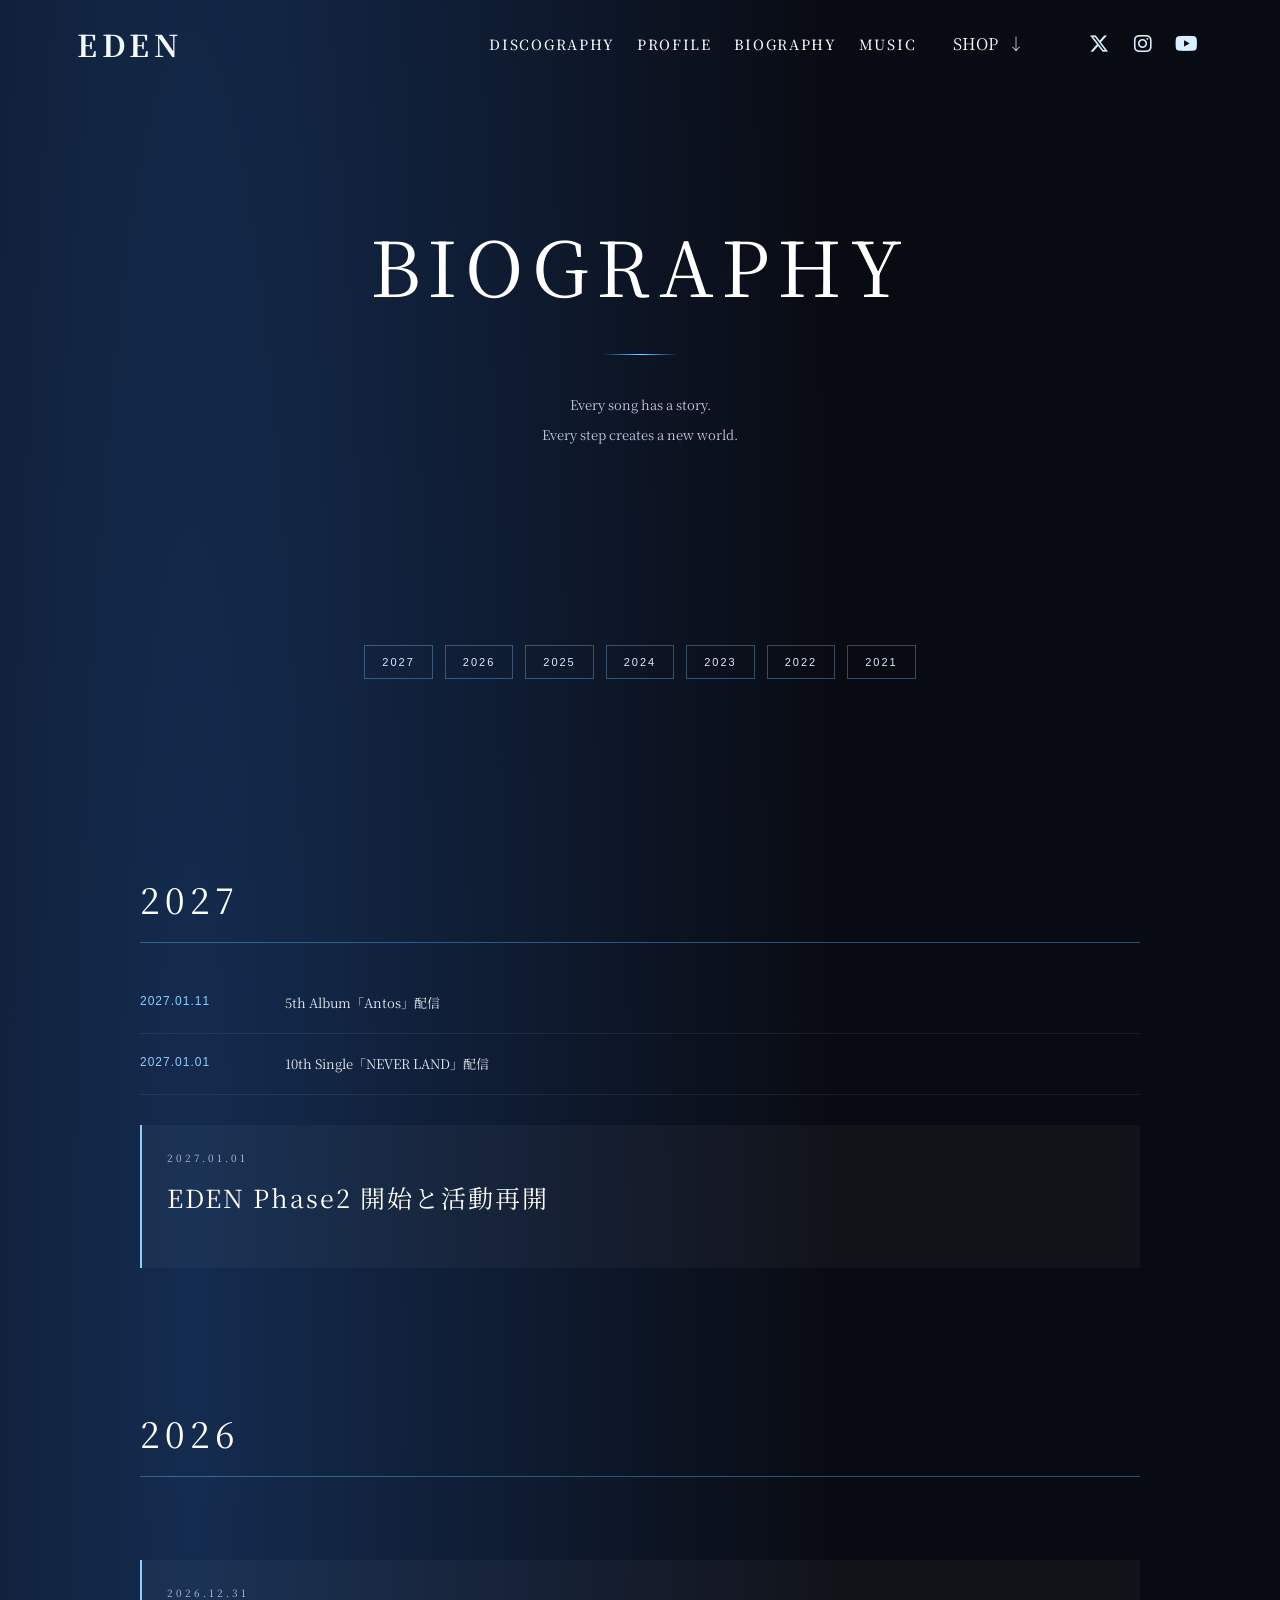
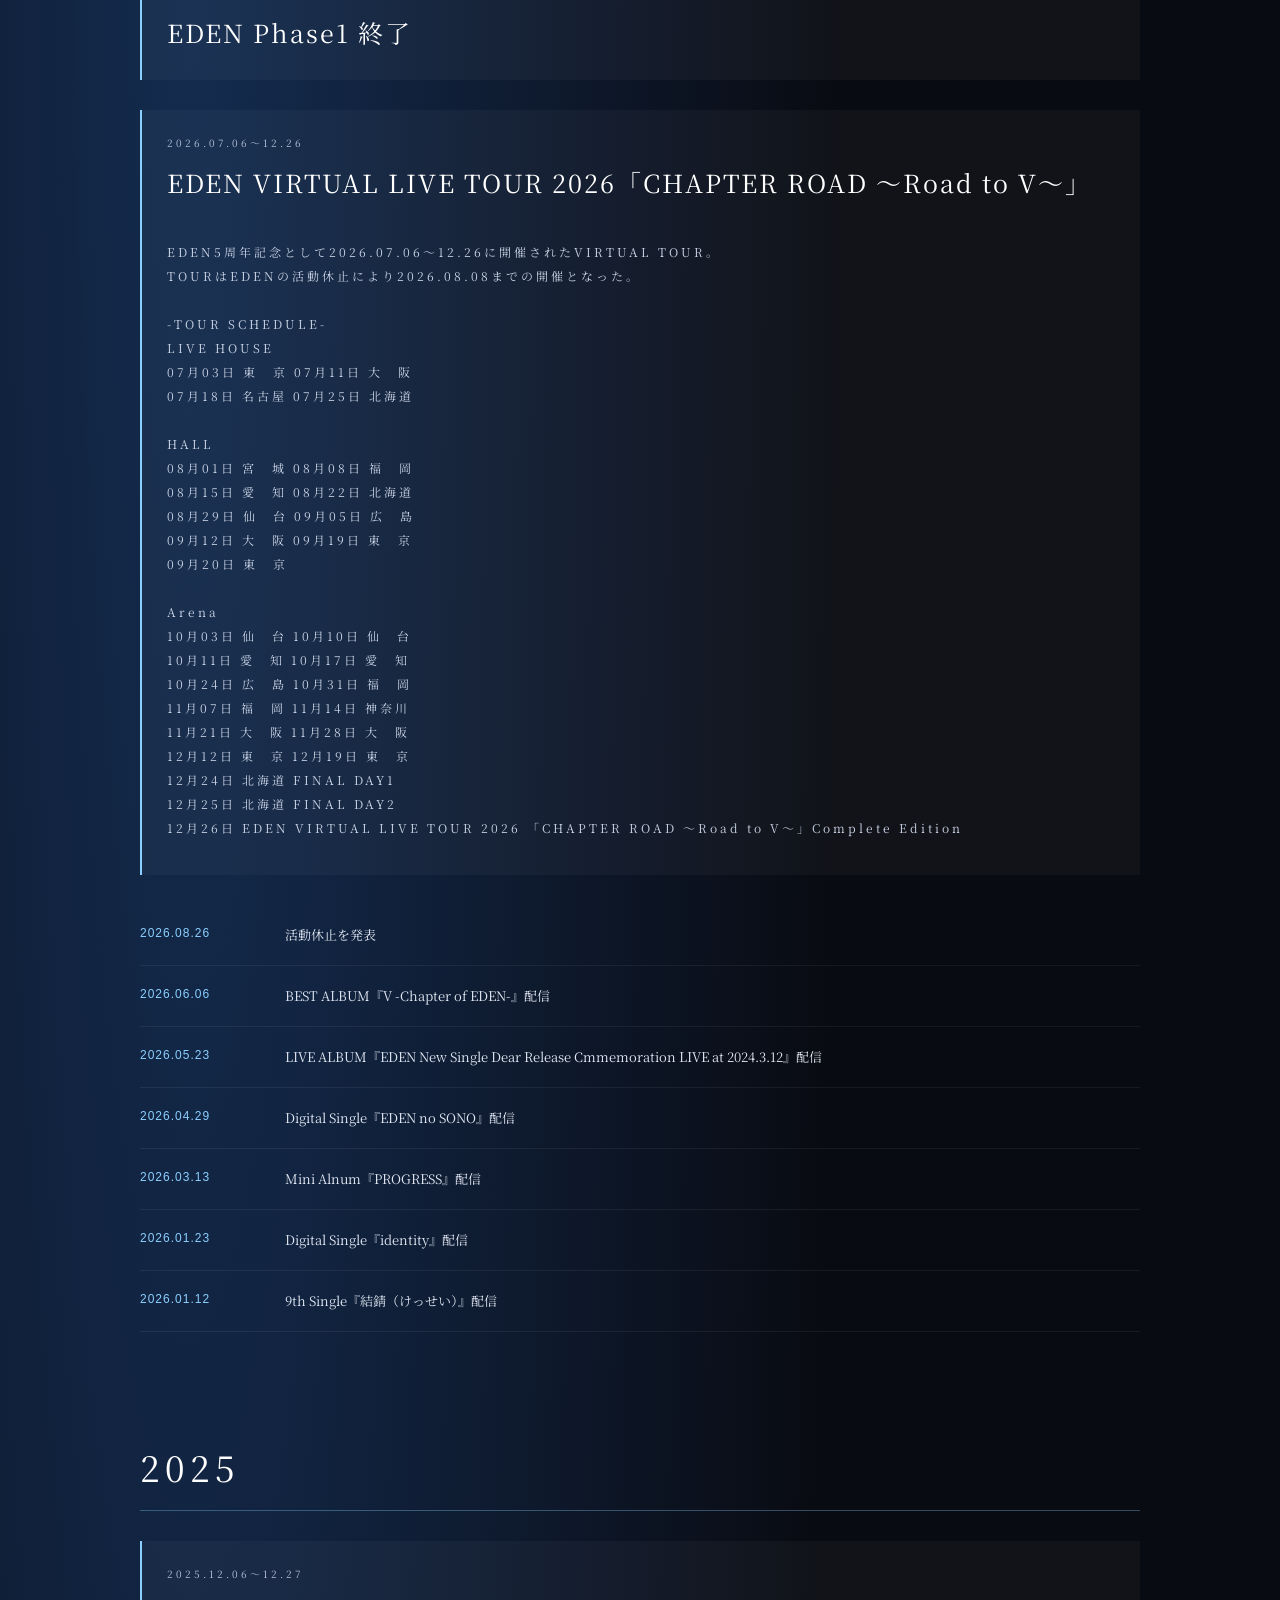
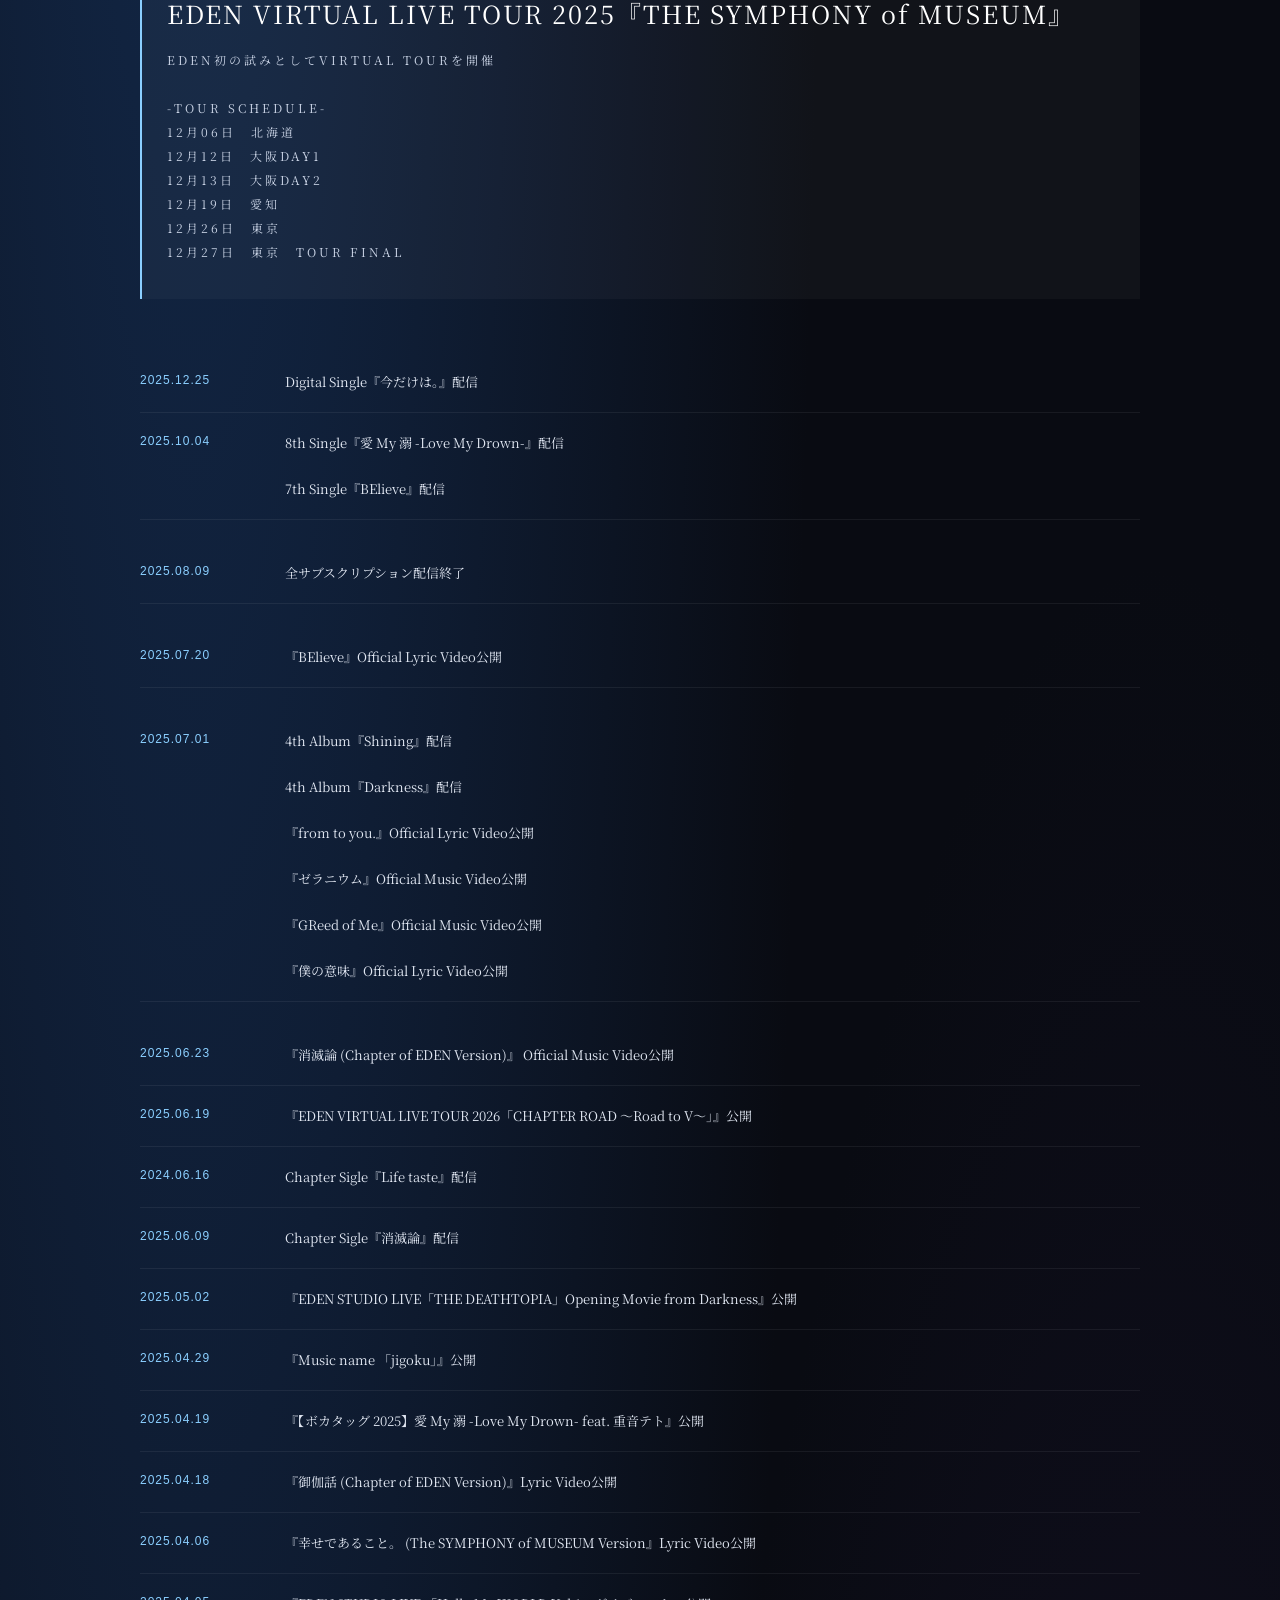
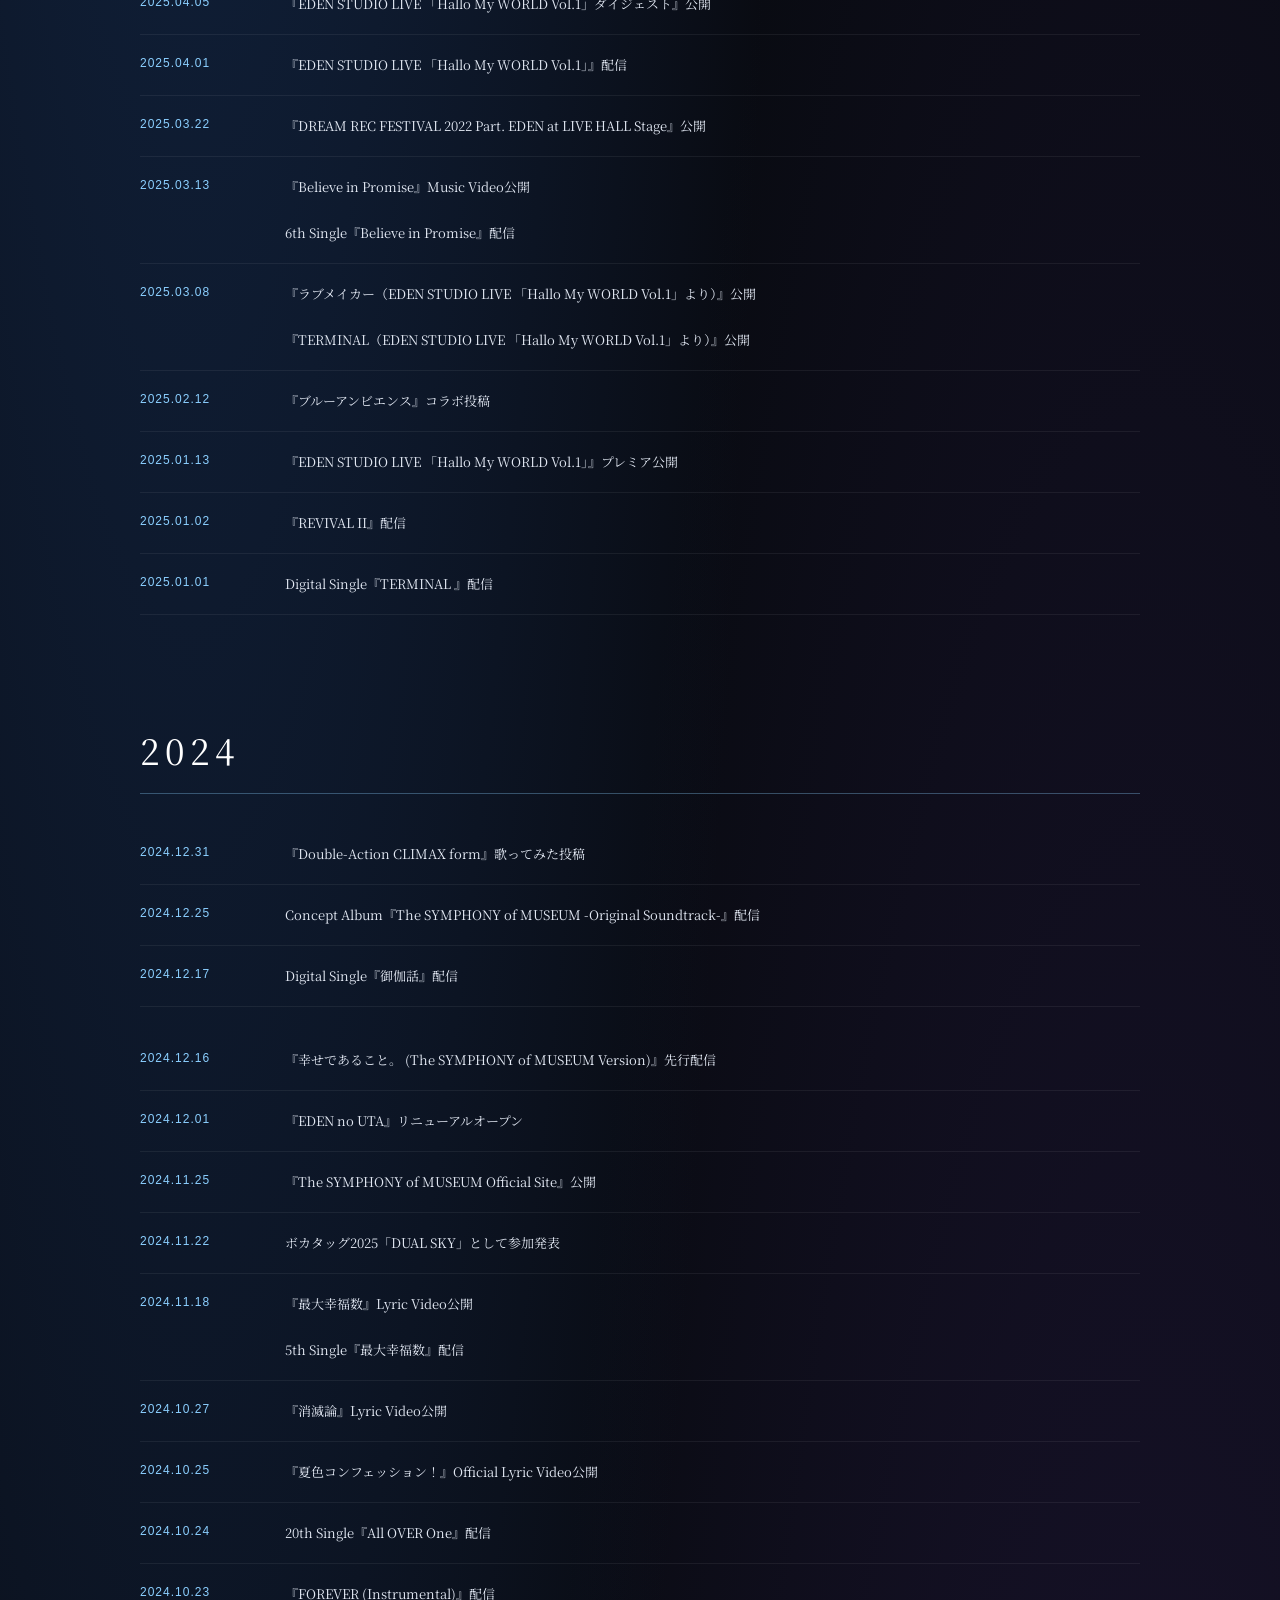
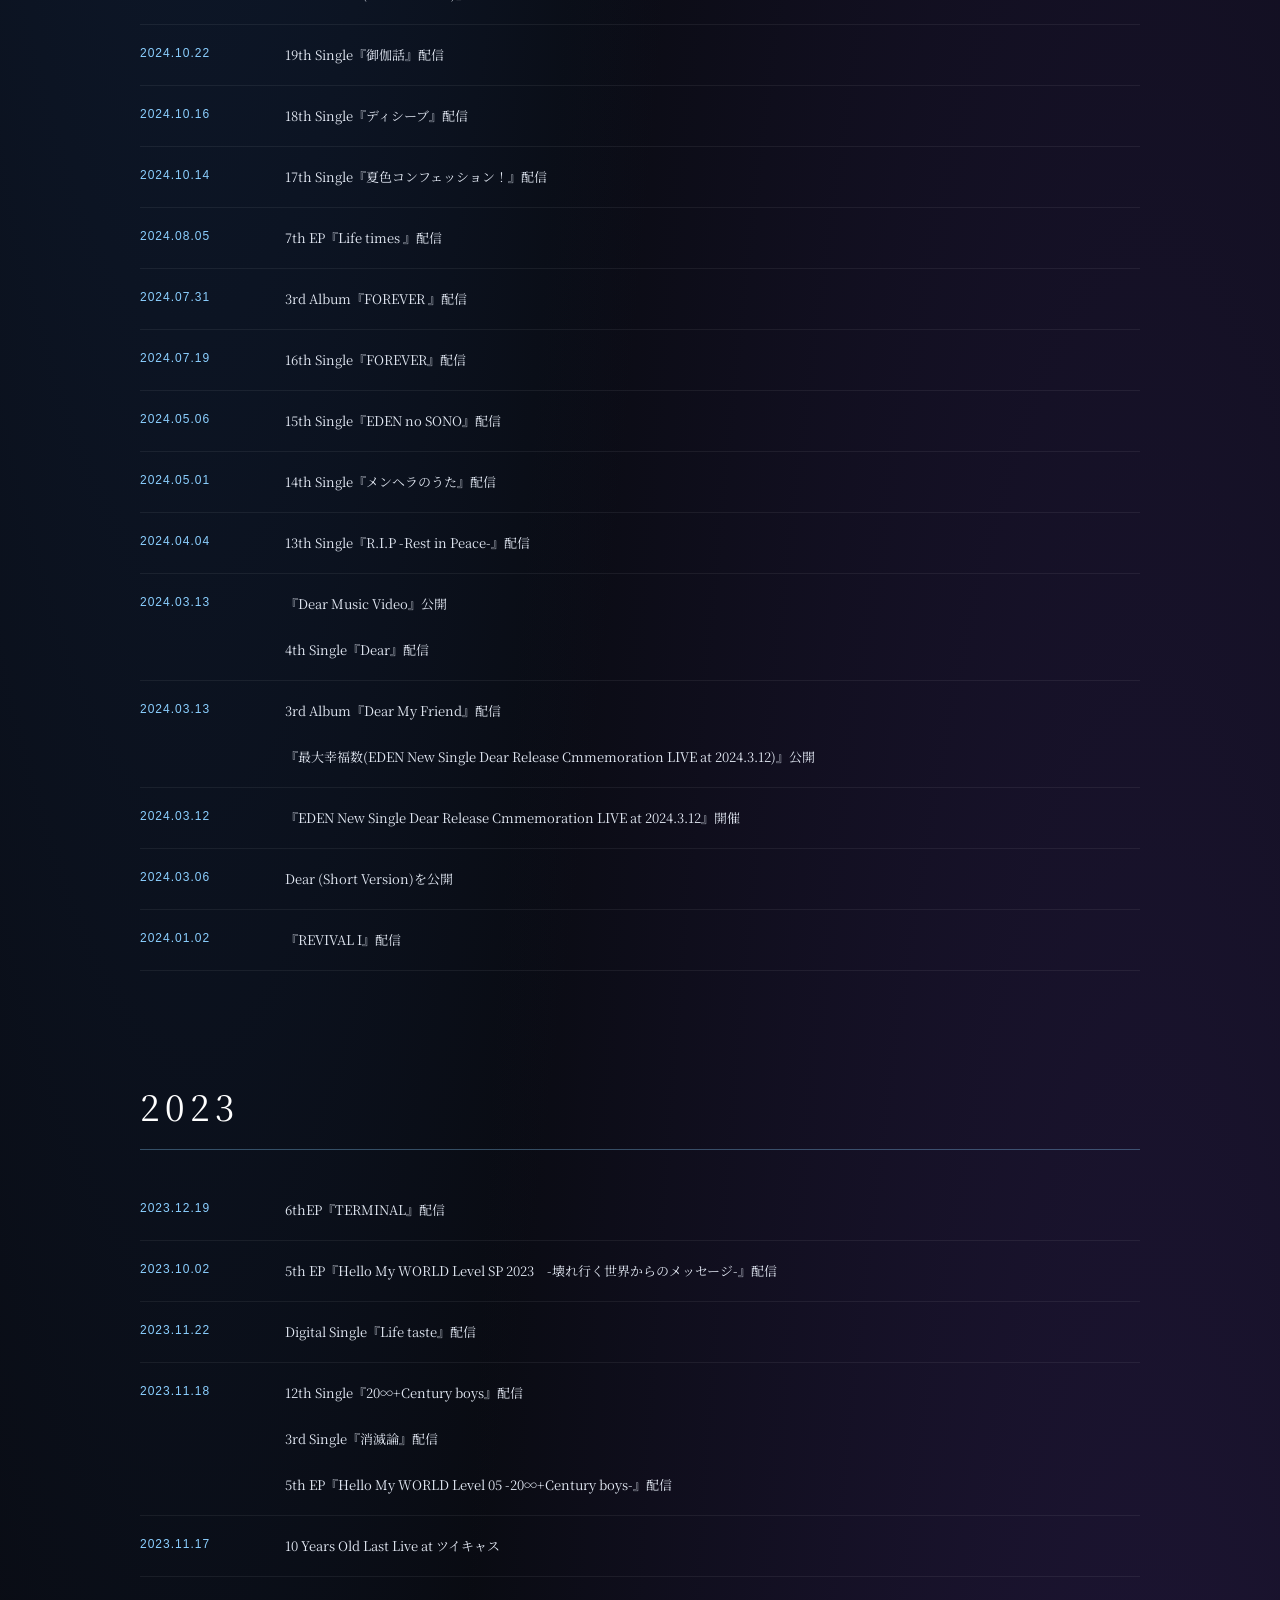
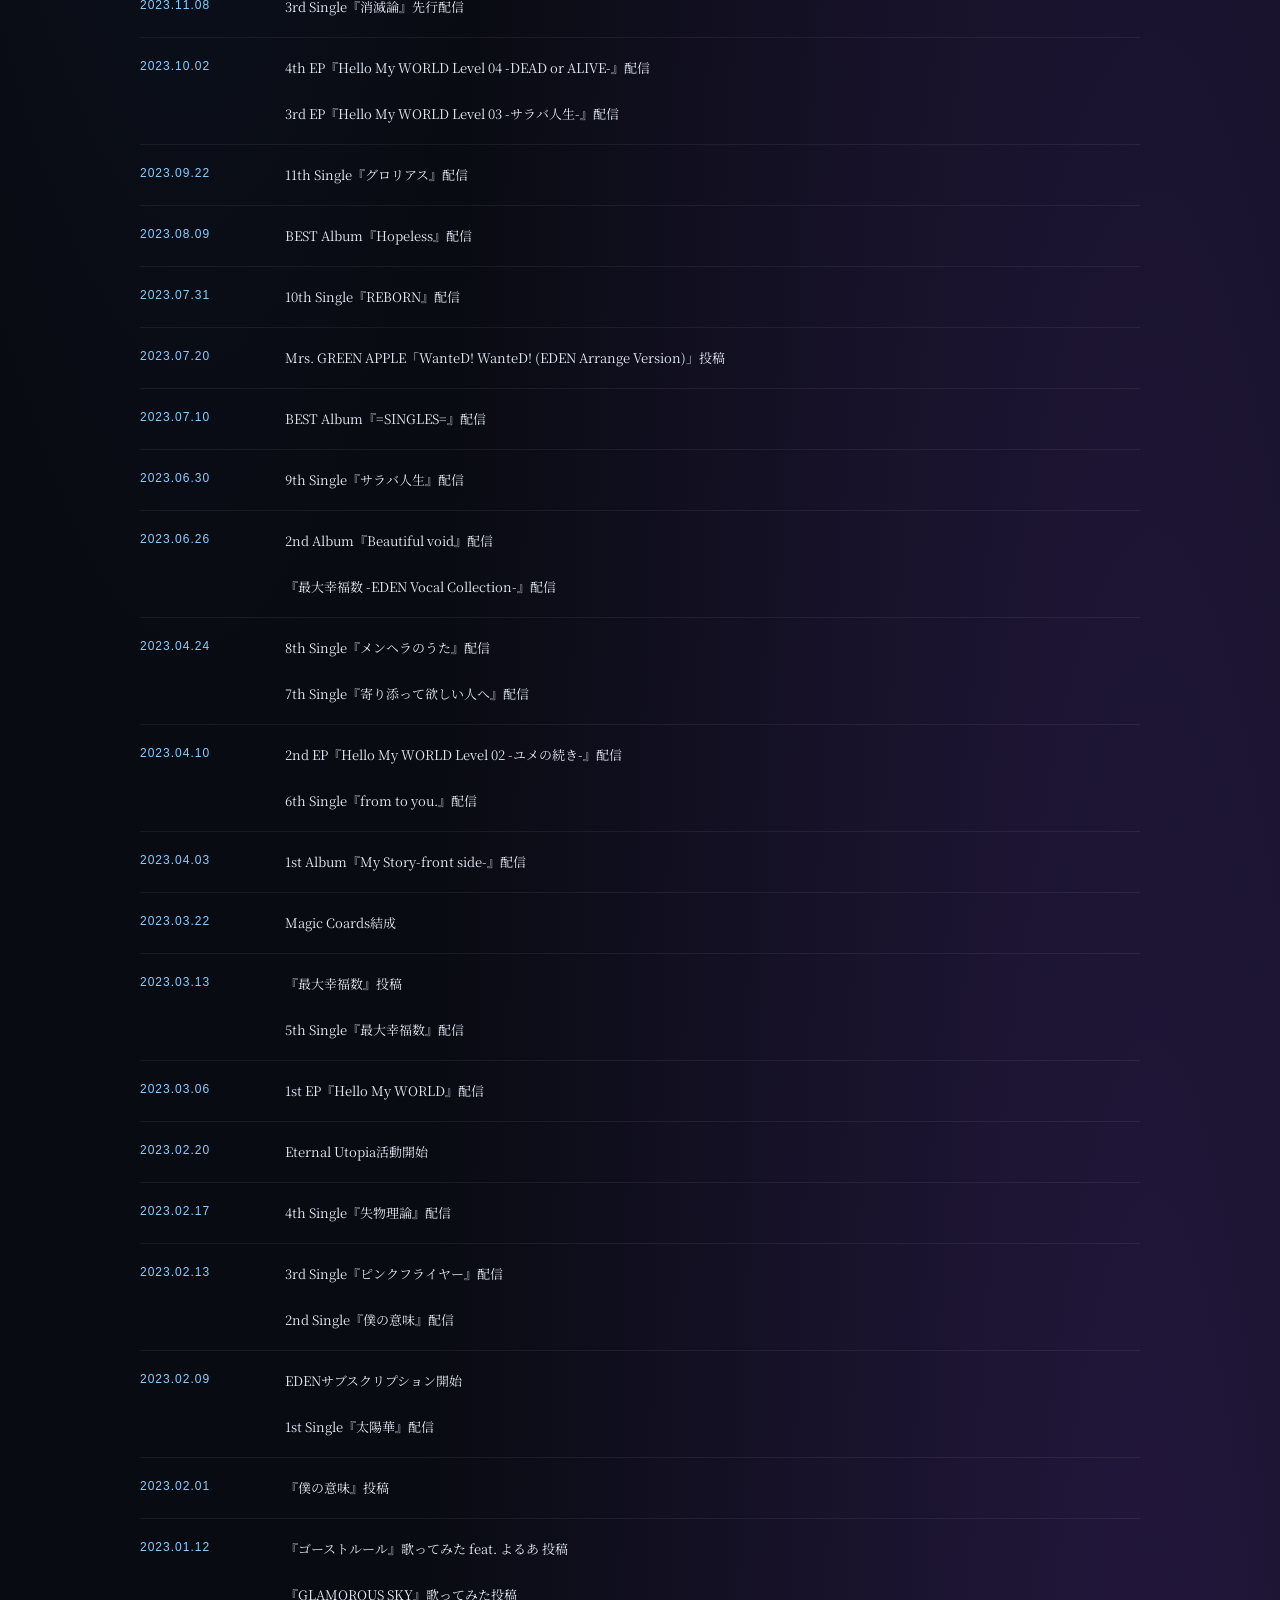
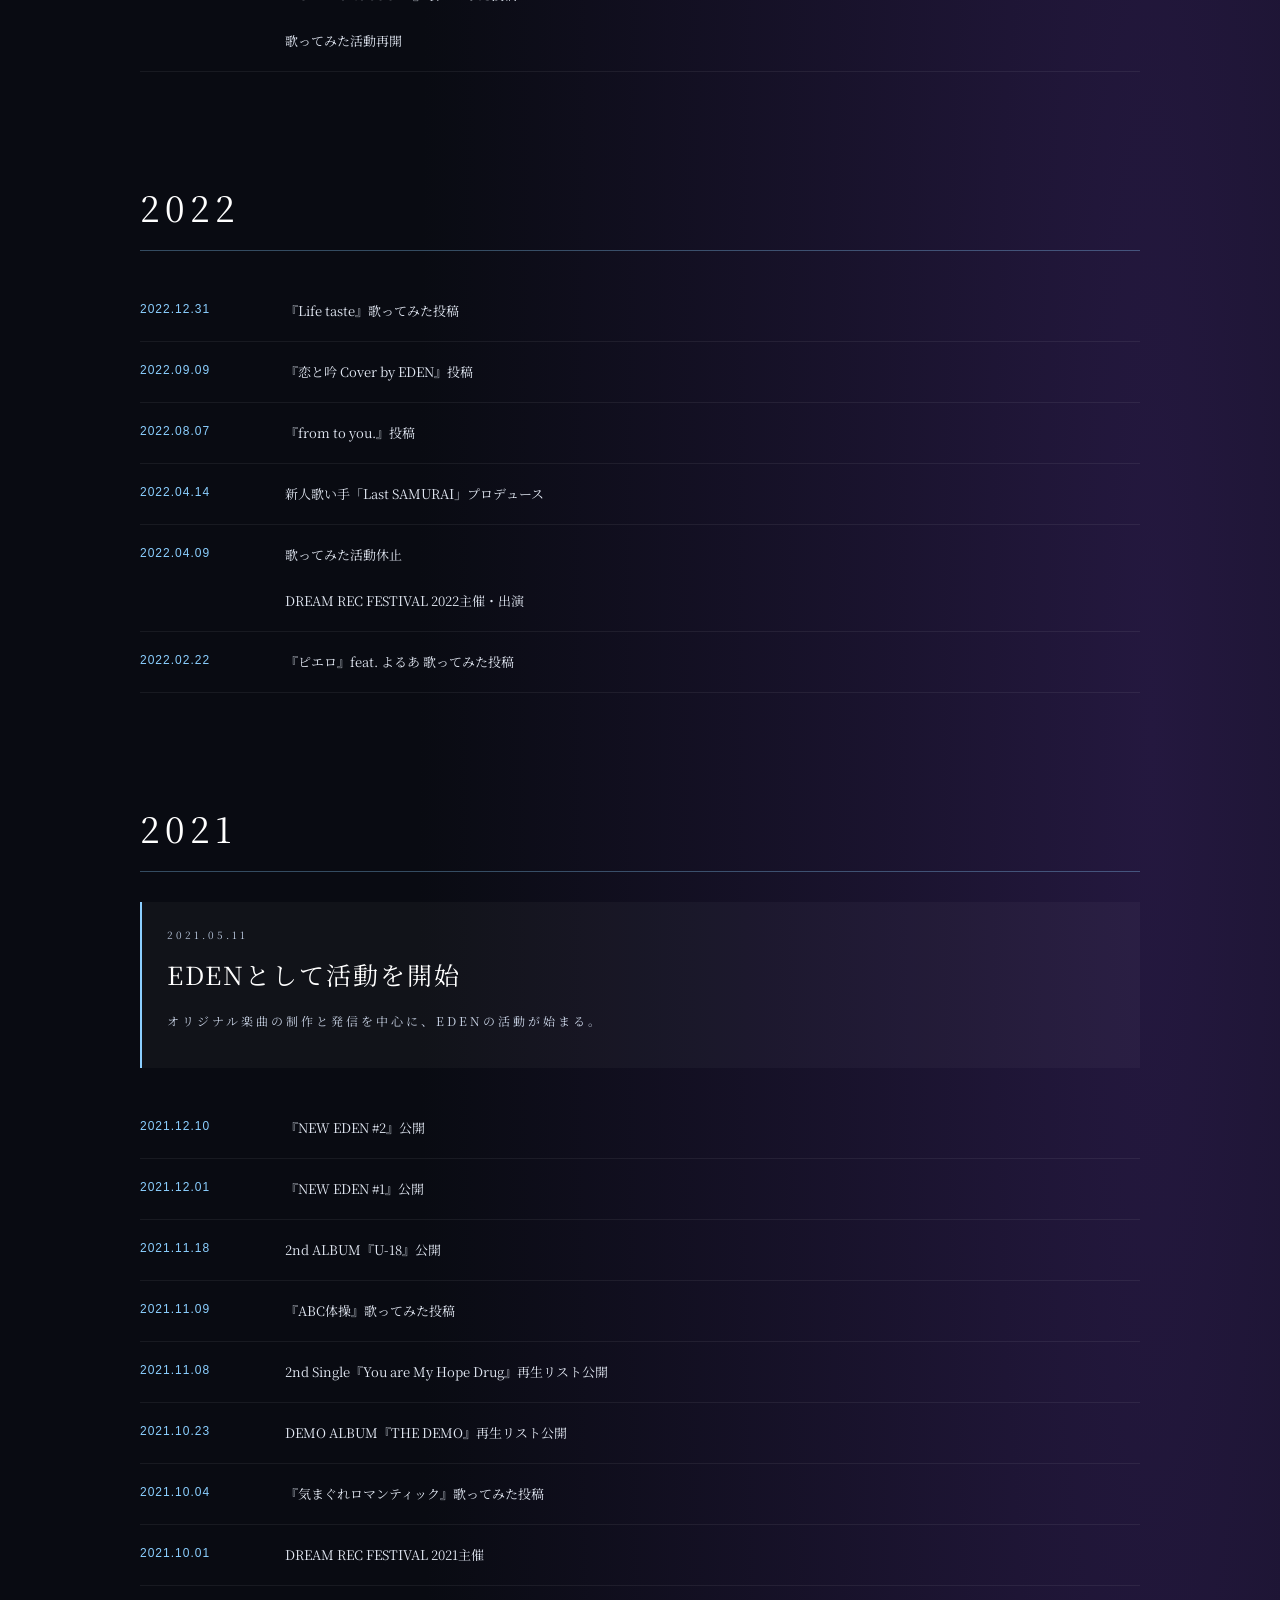
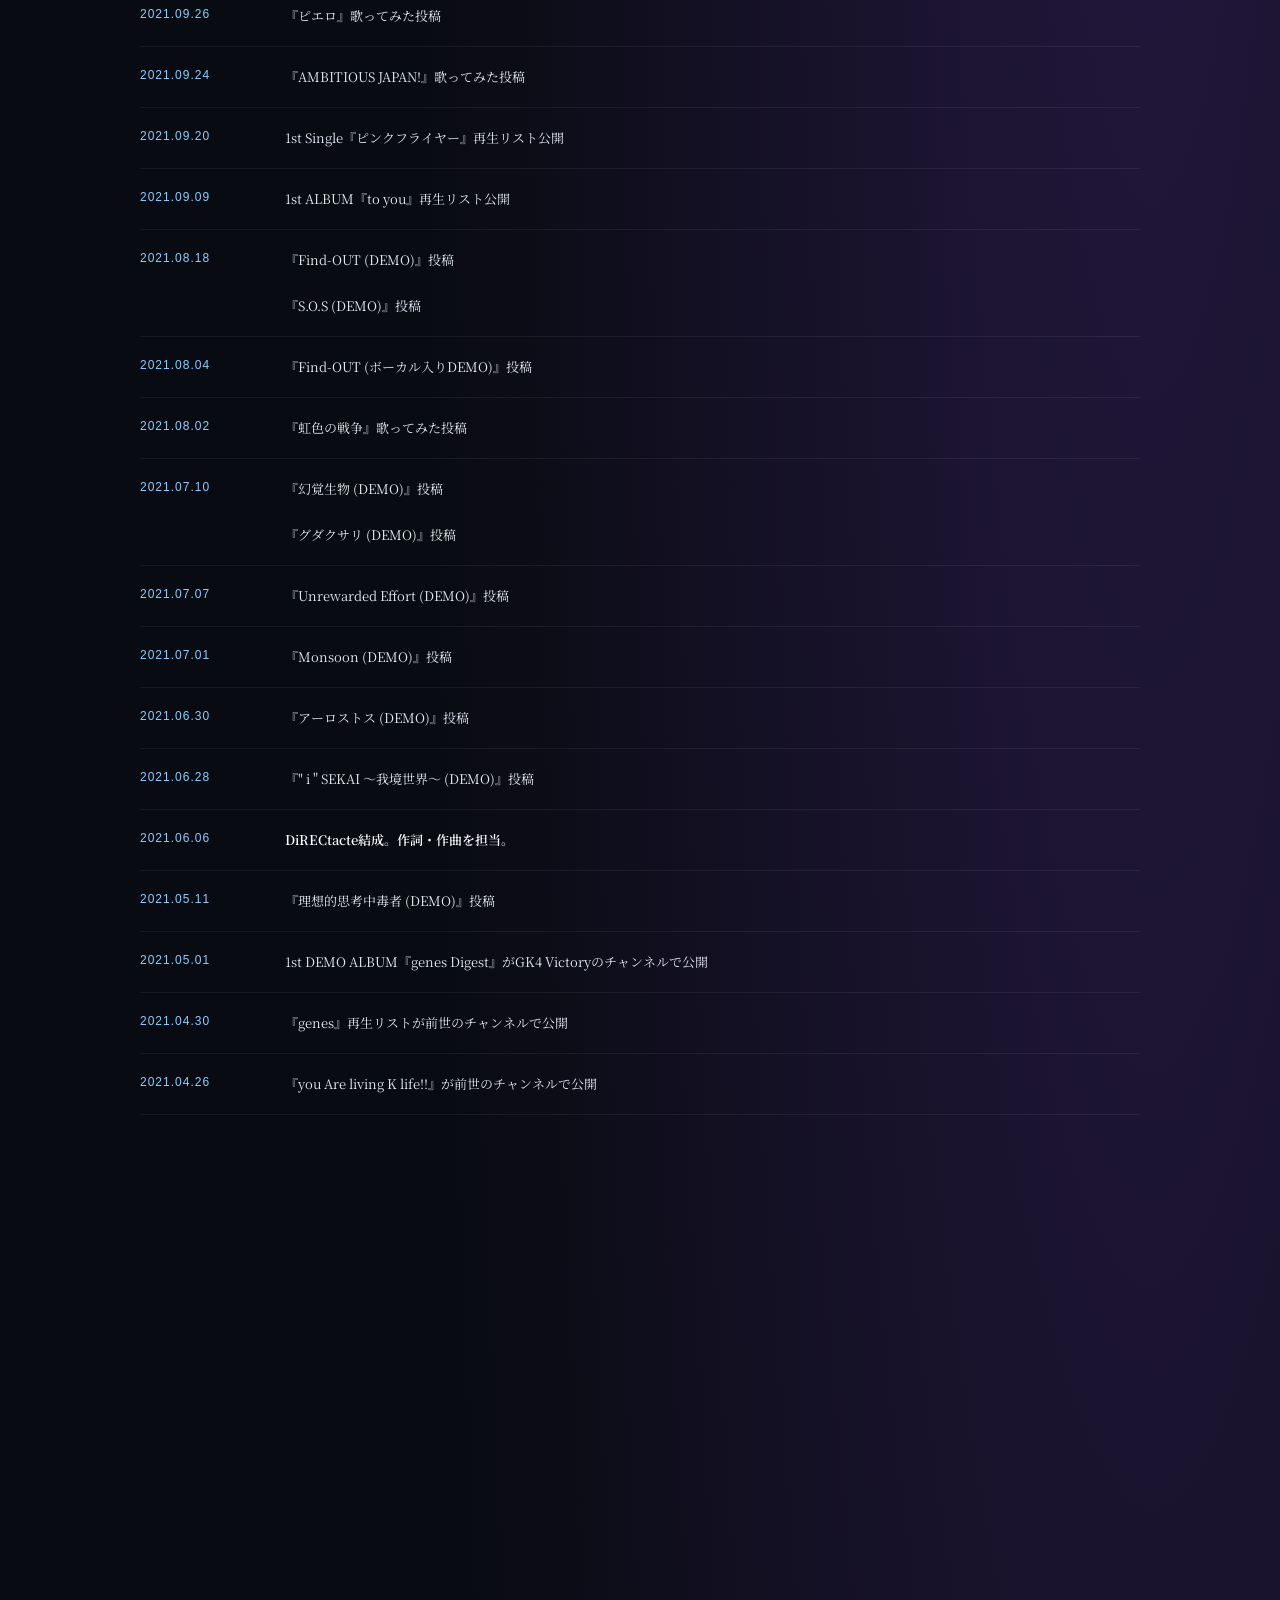
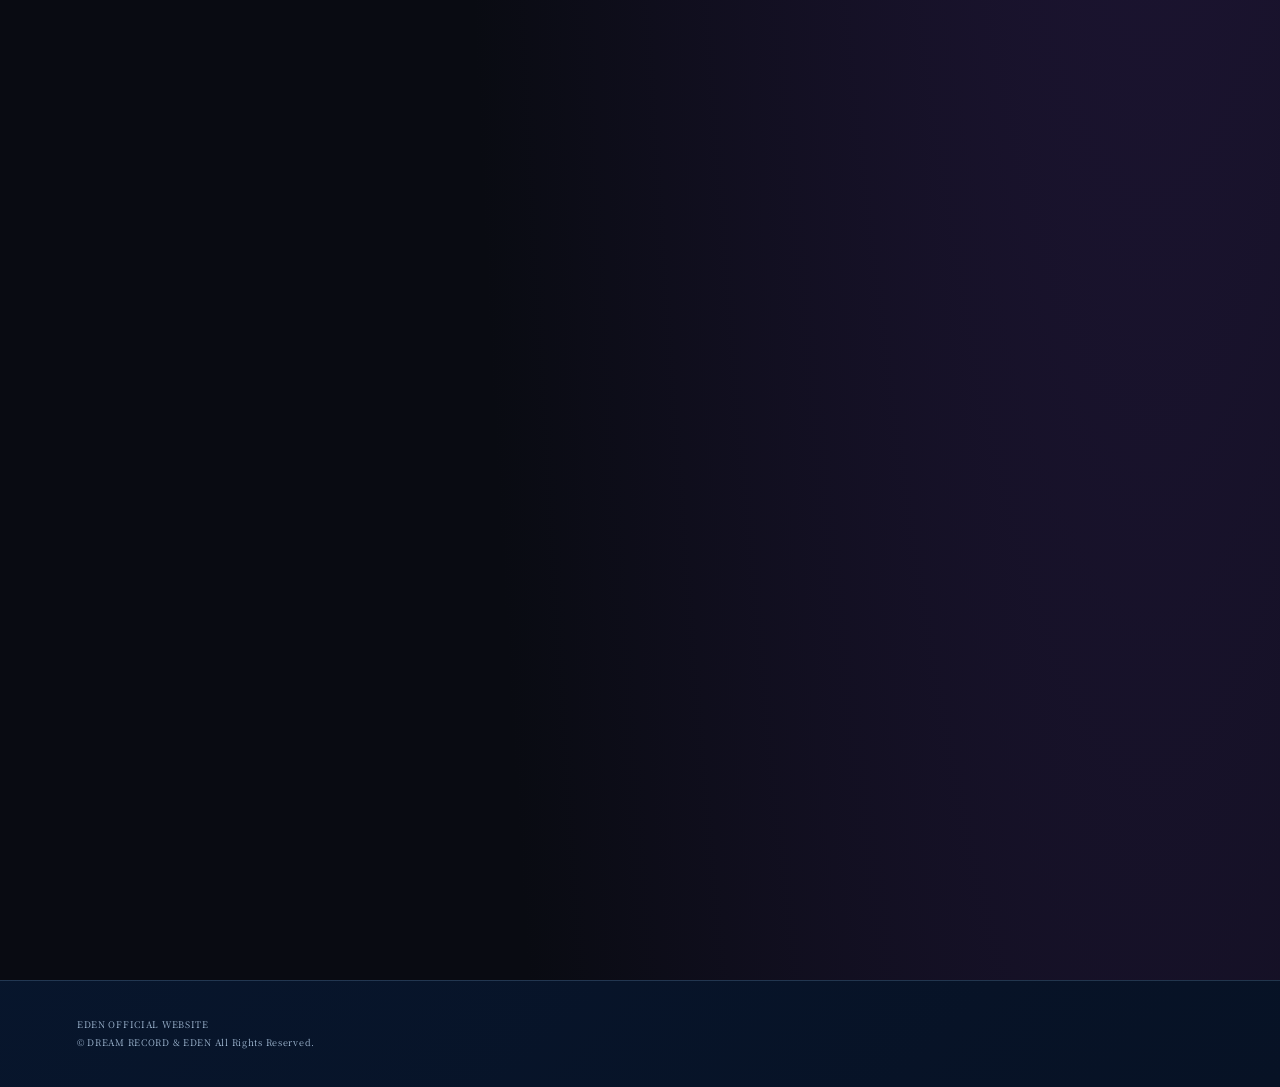
==== commit 9bf741ee: "Update print statement from 'Hello' to 'Goodbye'" ====
--- a/BIOGRAPHY.html
+++ b/BIOGRAPHY.html
@@ -1,475 +1,18 @@
-
-<div id="eden-discography">
-  <style>
-    #eden-discography {
-      --blue: #8bbcff;
-      --white: #f5f8ff;
-      font-family: "Yu Mincho", "Hiragino Mincho ProN",
-        "Noto Serif JP", serif;
-      color: var(--white);
-      background:
-        radial-gradient(ellipse at 50% 0%, #244e85 0%, transparent 55%),
-        linear-gradient(160deg, #101d39, #070b18 75%);
-      padding: 48px 22px;
-      box-sizing: border-box;
-      width: 100%;
-      overflow: hidden;
-    }
-
-    #eden-discography * {
-      box-sizing: border-box;
-    }
-
-    #eden-discography .eden-heading {
-      text-align: center;
-      margin-bottom: 42px;
-    }
-
-    #eden-discography .eden-kicker {
-      font-family: Arial, sans-serif;
-      font-size: 10px;
-      letter-spacing: 5px;
-      color: var(--blue);
-      margin-bottom: 14px;
-    }
-
-    #eden-discography h1 {
-      font-size: clamp(28px, 5vw, 42px);
-      font-weight: 400;
-      letter-spacing: 7px;
-      margin: 0;
-    }
-
-    #eden-discography .eden-subtitle {
-      margin-top: 15px;
-      font-size: 12px;
-      letter-spacing: 3px;
-      color: #b4c6df;
-    }
-
-    #eden-discography .eden-line {
-      width: 42px;
-      height: 1px;
-      background: var(--blue);
-      margin: 24px auto 0;
-    }
-
-    /* カテゴリー切り替え */
-    #eden-discography .eden-filters {
-      display: flex;
-      justify-content: center;
-      flex-wrap: wrap;
-      gap: 10px;
-      max-width: 1000px;
-      margin: 0 auto 34px;
-    }
-
-    #eden-discography .eden-filter {
-      min-width: 112px;
-      padding: 11px 20px;
-      border: 1px solid rgba(145, 185, 238, .45);
-      background: rgba(10, 24, 48, .55);
-      color: #c9dcf5;
-      font-family: Arial, sans-serif;
-      font-size: 10px;
-      letter-spacing: 2px;
-      cursor: pointer;
-      transition: background .2s, color .2s, border-color .2s;
-    }
-
-    #eden-discography .eden-filter:hover,
-    #eden-discography .eden-filter.is-active {
-      color: #fff;
-      background: #244e85;
-      border-color: #a8ceff;
-    }
-
-    #eden-discography .eden-card[hidden] {
-      display: none !important;
-    }
-
-    #eden-discography .eden-grid {
-      display: grid;
-      grid-template-columns: repeat(3, minmax(0, 1fr));
-      gap: 30px 20px;
-      max-width: 1000px;
-      margin: 0 auto;
-    }
-
-    #eden-discography .eden-card {
-      min-width: 0;
-    }
-
-    #eden-discography .eden-cover {
-      position: relative;
-      aspect-ratio: 1 / 1;
-      overflow: hidden;
-      background:
-        radial-gradient(circle at 50% 40%,
-          #497bb5 0%, #192e54 38%, #080e20 78%);
-      border: 1px solid rgba(164, 201, 255, .25);
-    }
-
-    #eden-discography .eden-cover img {
-      display: block;
-      width: 100%;
-      height: 100%;
-      max-width: 100%;
-      object-fit: cover;
-      object-position: center;
-      transition: transform .5s ease, opacity .3s ease;
-    }
-
-    #eden-discography .eden-card:hover .eden-cover img {
-      transform: scale(1.04);
-    }
-
-    /* ジャケットをクリックできるようにする */
-    #eden-discography .eden-open-detail {
-      display: block;
-      width: 100%;
-      height: 100%;
-      padding: 0;
-      border: 0;
-      background: transparent;
-      cursor: pointer;
-      font: inherit;
-      color: inherit;
-    }
-
-    #eden-discography .eden-open-detail:hover img {
-      opacity: .8;
-    }
-
-    #eden-discography .eden-placeholder {
-      position: absolute;
-      inset: 0;
-      display: flex;
-      align-items: center;
-      justify-content: center;
-      flex-direction: column;
-      text-align: center;
-      padding: 10px;
-    }
-
-    #eden-discography .eden-placeholder span {
-      font-family: Arial, sans-serif;
-      font-size: 9px;
-      letter-spacing: 5px;
-      color: #a9ceff;
-    }
-
-    #eden-discography .eden-placeholder strong {
-      font-size: clamp(20px, 3vw, 30px);
-      font-weight: 400;
-      letter-spacing: 4px;
-      margin-top: 12px;
-    }
-
-    #eden-discography .eden-info {
-      padding: 16px 2px 0;
-    }
-
-    #eden-discography .eden-date {
-      font-family: Arial, sans-serif;
-      font-size: 10px;
-      letter-spacing: 2px;
-      color: #91b9ee;
-    }
-
-    #eden-discography h2 {
-      font-size: 17px;
-      font-weight: 400;
-      line-height: 1.7;
-      letter-spacing: 1px;
-      margin: 8px 0 14px;
-      overflow-wrap: anywhere;
-    }
-
-    #eden-discography .eden-links {
-      display: flex;
-      flex-wrap: wrap;
-      gap: 8px;
-    }
-
-    #eden-discography .eden-links a {
-      display: inline-block;
-      text-decoration: none;
-      color: #e8f2ff;
-      border: 1px solid #526b8e;
-      padding: 8px 11px;
-      font-family: Arial, sans-serif;
-      font-size: 10px;
-      letter-spacing: 1px;
-      transition: background .2s, border-color .2s;
-    }
-
-    #eden-discography .eden-links a:hover {
-      background: #24466e;
-      border-color: #a8ceff;
-    }
-
-    #eden-discography .eden-footer {
-      text-align: center;
-      margin-top: 55px;
-      padding-top: 20px;
-      border-top: 1px solid rgba(164, 201, 255, .2);
-      font-family: Arial, sans-serif;
-      font-size: 9px;
-      letter-spacing: 4px;
-      color: #8fa9ca;
-    }
-
-    /* 詳細ポップアップ */
-    #eden-discography .eden-modal[hidden] {
-      display: none !important;
-    }
-
-    #eden-discography .eden-modal {
-      position: fixed;
-      inset: 0;
-      z-index: 999999;
-      display: flex;
-      align-items: center;
-      justify-content: center;
-      padding: 16px;
-      background: rgba(3, 7, 20, .82);
-      backdrop-filter: blur(6px);
-    }
-
-    #eden-discography .eden-modal-panel {
-      position: relative;
-      width: min(720px, 100%);
-      max-height: 88vh;
-      overflow-y: auto;
-      padding: 28px;
-      border: 1px solid rgba(164, 201, 255, .4);
-      border-radius: 5px;
-      background:
-        radial-gradient(ellipse at 50% 0%, #244e85 0%, transparent 65%),
-        linear-gradient(160deg, #101d39, #070b18 90%);
-      color: #f5f8ff;
-      box-shadow: 0 18px 65px rgba(0, 0, 0, .5);
-      font-family: "Yu Mincho", "Hiragino Mincho ProN",
-        "Noto Serif JP", serif;
-    }
-
-    #eden-discography .eden-modal-close {
-      display: block;
-      position: absolute;
-      top: 8px;
-      right: 8px;
-      z-index: 2;
-      width: 36px;
-      height: 36px;
-      margin: 0;
-      border: 1px solid rgba(164, 201, 255, .5);
-      border-radius: 50%;
-      background: #101d39;
-      color: #fff;
-      font-size: 24px;
-      line-height: 1;
-      cursor: pointer;
-    }
-
-    #eden-discography .eden-modal-layout {
-      display: grid;
-      grid-template-columns: minmax(0, 220px) minmax(0, 1fr);
-      gap: 26px;
-      align-items: start;
-      clear: both;
-    }
-
-    #eden-discography .eden-modal-cover {
-      display: block;
-      width: 100%;
-      height: auto;
-      border: 1px solid rgba(164, 201, 255, .3);
-    }
-
-    #eden-discography .eden-modal-kicker {
-      font-family: Arial, sans-serif;
-      font-size: 9px;
-      letter-spacing: 3px;
-      color: var(--blue);
-      margin: 0 0 12px;
-    }
-
-    #eden-discography .eden-modal-title {
-      font-size: clamp(22px, 4vw, 30px);
-      font-weight: 400;
-      line-height: 1.6;
-      letter-spacing: 2px;
-      overflow-wrap: anywhere;
-      margin: 0 0 8px;
-    }
-
-    #eden-discography .eden-modal-date {
-      color: #91b9ee;
-      font-family: Arial, sans-serif;
-      font-size: 11px;
-      letter-spacing: 1px;
-      margin: 0 0 22px;
-    }
-
-    #eden-discography .eden-modal-section {
-      border-top: 1px solid rgba(164, 201, 255, .25);
-      padding-top: 14px;
-      margin-top: 16px;
-    }
-
-    #eden-discography .eden-modal-section h3 {
-      font-family: Arial, sans-serif;
-      color: var(--blue);
-      font-size: 10px;
-      font-weight: 400;
-      letter-spacing: 3px;
-      margin: 0 0 9px;
-    }
-
-    #eden-discography .eden-modal-section p {
-      color: #e2ebf9;
-      font-size: 13px;
-      line-height: 1.9;
-      white-space: pre-line;
-      overflow-wrap: anywhere;
-      margin: 0;
-    }
-
-    #eden-discography .eden-modal-links {
-      display: flex;
-      flex-wrap: wrap;
-      gap: 8px;
-    }
-
-    #eden-discography .eden-modal-links a {
-      display: inline-block;
-      text-decoration: none;
-      color: #e8f2ff;
-      border: 1px solid #526b8e;
-      padding: 8px 11px;
-      font-family: Arial, sans-serif;
-      font-size: 10px;
-      letter-spacing: 1px;
-    }
-
-    #eden-discography .eden-modal-links a:hover {
-      background: #24466e;
-      border-color: #a8ceff;
-    }
-
-    #eden-discography .eden-no-links {
-      color: #b4c6df;
-      font-size: 12px;
-    }
-
-    @media (max-width: 600px) {
-      #eden-discography {
-        padding: 35px 14px;
-      }
-
-      #eden-discography .eden-grid {
-        grid-template-columns: repeat(2, minmax(0, 1fr));
-        gap: 25px 12px;
-      }
-
-      #eden-discography .eden-filters {
-        gap: 7px;
-        margin-bottom: 26px;
-      }
-
-      #eden-discography .eden-filter {
-        min-width: 0;
-        flex: 1 1 calc(50% - 7px);
-        padding: 10px 8px;
-        font-size: 9px;
-      }
-
-      #eden-discography .eden-heading {
-        margin-bottom: 30px;
-      }
-
-      #eden-discography h1 {
-        letter-spacing: 4px;
-      }
-
-      #eden-discography h2 {
-        font-size: 14px;
-      }
-
-      #eden-discography .eden-links a {
-        padding: 7px 8px;
-        font-size: 9px;
-      }
-
-      #eden-discography .eden-modal {
-        padding: 10px;
-      }
-
-      #eden-discography .eden-modal-panel {
-        padding: 18px;
-        max-height: 92vh;
-      }
-
-      #eden-discography .eden-modal-layout {
-        grid-template-columns: 1fr;
-        gap: 18px;
-      }
-
-      #eden-discography .eden-modal-cover {
-        width: min(220px, 75%);
-        margin: 0 auto;
-      }
-    }
-
-    @media (max-width: 360px) {
-      #eden-discography .eden-grid {
-        grid-template-columns: 1fr;
-      }
-    }
-
-
-/* ヘッダーとジャケット一覧の重なりを防ぐ */
-#eden-discography {
-  position: relative;
-  isolation: isolate;
-  padding-top: 140px !important;
-}
-
-/* ジャケット一覧の上部に余白を確保 */
-#eden-discography .eden-grid {
-  position: relative;
-  z-index: 1;
-  margin-top: 0;
-}
-
-/* スマホ */
-@media (max-width: 600px) {
-  #eden-discography {
-    padding-top: 110px !important;
-  }
-}
-
-  </style>
-
- <!DOCTYPE html>
+<!DOCTYPE html>
 <html lang="ja">
 <head>
 <meta charset="UTF-8">
 <meta name="viewport" content="width=device-width, initial-scale=1">
 <meta name="theme-color" content="#090909">
-<meta name="description" content="ARTIST OFFICIAL WEBSITE">
-<title>DISCOGRAPHY</title>
+<meta name="description" content="EDEN Official Website Biography. EDENの活動履歴と音楽の軌跡。">
+<title>BIOGRAPHY | EDEN Official Web SITE</title>
 
 <link rel="preconnect" href="https://fonts.googleapis.com">
 <link rel="preconnect" href="https://fonts.gstatic.com" crossorigin>
 <link href="https://fonts.googleapis.com/css2?family=Noto+Serif+JP:wght@400;500;600;700;800;900&display=swap" rel="stylesheet">
 <link rel="stylesheet" href="style.css">
 <script src="script.js" defer></script>
-
-<link rel="stylesheet"
- href="https://cdnjs.cloudflare.com/ajax/libs/font-awesome/6.5.2/css/all.min.css">
-
+<link rel="stylesheet" href="https://cdnjs.cloudflare.com/ajax/libs/font-awesome/6.5.2/css/all.min.css">
 <!-- FAVICON -->
 <link rel="icon" type="image/x-icon" href="favicon.ico">
 
@@ -519,966 +62,569 @@
      aria-label="YouTube">
     <i class="fa-brands fa-youtube"></i>
   </a>
-
-
+    </div>
+  </nav>
+</header>
+
+<main class="bio-page">
+
+<div class="bio-inner">
+  <section class="bio-heading">
+    <h1>BIOGRAPHY</h1>
+    <div class="bio-divider"></div>
+    <p class="bio-description">
+      Every song has a story.<br>
+      Every step creates a new world.
+    </p>
+  </section>
+
+  <!-- YEAR NAVIGATION -->
+  <nav class="bio-navigation" aria-label="年別ナビゲーション">
+    <a href="#year2027">2027</a>
+    <a href="#year2026">2026</a>
+    <a href="#year2025">2025</a>
+    <a href="#year2024">2024</a>
+    <a href="#year2023">2023</a>
+    <a href="#year2022">2022</a>
+    <a href="#year2021">2021</a>
+
+  </nav>
+
+  <!-- 2027 -->
+  <section class="bio-year-section" id="year2027">
+    <h2 class="bio-year-title">2027</h2>
+    <dl class="bio-events">
+
+       <div class="bio-event"><dt>2027.01.11</dt><dd>5th Album「Antos」配信</dd></div>
+       <div class="bio-event"><dt>2027.01.01</dt><dd>10th Single「NEVER LAND」配信</dd></div>
+
+    <div class="bio-milestone">
+      <p>2027.01.01</p>
+      <h3>EDEN Phase2 開始と活動再開</h3><br>
+    </div>
+
+  <!-- 2026 -->
+
+  <section class="bio-year-section" id="year2026">
+    <h2 class="bio-year-title">2026 <span></span></h2>
+    <dl class="bio-events">
+　　<div class="bio-milestone">
+      <p>2026.12.31</p>
+      <h3>EDEN Phase1 終了</h3>
+    </div>
+    <div class="bio-milestone">
+      <p>2026.07.06～12.26</p>
+      <h3>EDEN VIRTUAL LIVE TOUR 2026「CHAPTER ROAD ～Road to V～」</h3>
+　　<p class="bio-milestone-text">
+EDEN5周年記念として2026.07.06～12.26に開催されたVIRTUAL TOUR。<br>
+TOURはEDENの活動休止により2026.08.08までの開催となった。<br><br>
+-TOUR SCHEDULE-<br>
+
+LIVE HOUSE<br>
+07月03日 東　京	07月11日 大　阪	<br>
+07月18日 名古屋	07月25日 北海道	<br>
+<br>
+HALL<br>
+08月01日 宮　城	08月08日 福　岡<br>
+08月15日 愛　知	08月22日 北海道<br>
+08月29日 仙　台	09月05日 広　島<br>
+09月12日 大　阪 09月19日 東　京<br>
+09月20日 東　京<br>
+<br>
+Arena<br>
+10月03日 仙　台 10月10日 仙　台<br>
+10月11日 愛　知 10月17日 愛　知<br>
+10月24日 広　島 10月31日 福　岡<br>
+
+11月07日 福　岡 11月14日 神奈川<br>
+11月21日 大　阪 11月28日 大　阪<br>
+
+12月12日 東　京 12月19日 東　京<br>
+12月24日 北海道 FINAL DAY1<br>
+12月25日 北海道 FINAL DAY2<br>
+12月26日 EDEN VIRTUAL LIVE TOUR 2026
+「CHAPTER ROAD ～Road to V～」Complete Edition
+      </p>
 </div>
 
-  </nav>
-
-</header>
-
-<main>
-
-  <div class="eden-filters" role="group" aria-label="作品カテゴリー">
-    <button type="button" class="eden-filter is-active" data-filter="all" aria-pressed="true">ALL</button>
-    <button type="button" class="eden-filter" data-filter="album" aria-pressed="false">ALBUM</button>
-    <button type="button" class="eden-filter" data-filter="single" aria-pressed="false">SINGLE</button>
-    <button type="button" class="eden-filter" data-filter="other" aria-pressed="false">OTHER</button>
-  </div>
-
-  <div class="eden-grid">
-
-<!-- 作品 01：楽曲情報は下のJavaScriptでも編集 -->
-
-<article class="eden-card" data-category="album">
-      <div class="eden-cover">
-        <button type="button" class="eden-open-detail"
-          data-song="25" aria-label="楽曲タイトルの詳細を表示">
-          <img
-            src="https://drive.google.com/thumbnail?id=1pg05eW0EsvHx316WDNHAI0ma87eLd7ja&sz=w1000"
-            alt="5AL">
-        </button>
-      </div>
-      <div class="eden-info">
-        <div class="eden-date">2027.01.11</div>
-         <h2>5th Album<br>「Antos」</h2>
-
-        <div class="eden-links">
-          <a href="Music/ALBUM/05 Antos.html"
-            target="_blank" rel="noopener noreferrer">SOUND LABO ↗</a>            
-          <a href="https://youtube.com/playlist?list=PLAvhZ2FI6vgg&si=6G520MorYmFPj-vP"
-            target="_blank" rel="noopener noreferrer">YOUTUBE ↗</a>
-        </div>
-      </div>
-    </article>
-
-<!-- 作品 01：楽曲情報は下のJavaScriptでも編集 -->
-
-<article class="eden-card" data-category="single">
-      <div class="eden-cover">
-        <button type="button" class="eden-open-detail"
-          data-song="24" aria-label="楽曲タイトルの詳細を表示">
-          <img
-            src="https://drive.google.com/thumbnail?id=1geWw4SDK4oqrFiUITyhVidUlZZrxlVdH&sz=w1000"
-            alt="5AL">
-        </button>
-      </div>
-      <div class="eden-info">
-        <div class="eden-date">2027.01.01</div>
-         <h2>10th Single<br>「NEVER LAND」</h2>
-
-        <div class="eden-links">
-          <a href="Music/Single/NEVER LAND.html"
-            target="_blank" rel="noopener noreferrer">SOUND LABO ↗</a>
-        </div>
-      </div>
-    </article>
-
-
-<!-- 作品 01：楽曲情報は下のJavaScriptでも編集 -->
-
-<article class="eden-card" data-category="album">
-      <div class="eden-cover">
-        <button type="button" class="eden-open-detail"
-          data-song="23" aria-label="楽曲タイトルの詳細を表示">
-          <img
-            src="https://drive.google.com/thumbnail?id=1FKwRzXj72UXcVX3vNZZdh45l6G0hcgfO&sz=w1000"
-            alt="5AL">
-        </button>
-      </div>
-      <div class="eden-info">
-        <div class="eden-date">2026.06.06</div>
-         <h2>BEST Album<br>「V -Chapter of EDEN-」</h2>
-
-        <div class="eden-links">
-          <a href="Music/BESTOther/V.html"
-            target="_blank" rel="noopener noreferrer">SOUND LABO ↗</a>
-          <a href="https://youtube.com/playlist?list=PLG8cJPIp15Awm_srMvrg1IsapqN4sO3eR&si=Tbsjn7XXsxCBkghk"
-            target="_blank" rel="noopener noreferrer">YOUTUBE ↗</a>
-        </div>
-      </div>
-    </article>
-
-
-<!-- 作品 01：楽曲情報は下のJavaScriptでも編集 -->
-
-<article class="eden-card" data-category="other">
-      <div class="eden-cover">
-        <button type="button" class="eden-open-detail"
-          data-song="22" aria-label="楽曲タイトルの詳細を表示">
-          <img
-            src="https://drive.google.com/thumbnail?id=1wu-7uQGtFbp8kOiNgF-7k1IuIXIZErQm&sz=w1000"
-            alt="5AL">
-        </button>
-      </div>
-      <div class="eden-info">
-        <div class="eden-date">2026.05.23</div>
-         <h2>LIVE<br>「EDEN New Single Dear Release Cmmemoration LIVE at 2024.3.12」</h2>
-
-        <div class="eden-links">
-          <a href="Music/LIVE/02 20240312.html"
-            target="_blank" rel="noopener noreferrer">SOUND LABO ↗</a>
-        </div>
-      </div>
-    </article>
-
-<!-- 作品 01：楽曲情報は下のJavaScriptでも編集 -->
-
-<article class="eden-card" data-category="single">
-          <div class="eden-cover">
-        <img
-            src="https://drive.google.com/thumbnail?id=1u13grqWkQMXmySPA57AaXCxX2xlcQTKY&sz=w1000"
-            alt="5AL">
-      </div>
-
-      <div class="eden-info">
-        <div class="eden-date">2026.04.29</div>
-         <h2>Digital Single<br>「EDEN no SONO」</h2>
-      </div>
-    </article>
-
-
-
-    <!-- 作品 01：楽曲情報は下のJavaScriptでも編集 -->
-
-<article class="eden-card" data-category="album">
-      <div class="eden-cover">
-        <button type="button" class="eden-open-detail"
-          data-song="21" aria-label="楽曲タイトルの詳細を表示">
-          <img
-            src="https://drive.google.com/thumbnail?id=1LXvNaLSSckhXiRfy1_yc5TkWWPFDgEhJ&sz=w1000"
-            alt="5AL">
-        </button>
-      </div>
-      <div class="eden-info">
-        <div class="eden-date">2026.03.13</div>
-         <h2>Mini Album<br>「PROGRESS」</h2>
-
-        <div class="eden-links">
-          <a href="Music/BESTOther/PROGRESS.html"
-            target="_blank" rel="noopener noreferrer">SOUND LABO ↗</a>
-        </div>
-      </div>
-    </article>
-
-<article class="eden-card" data-category="single">
-          <div class="eden-cover">
-        <img
-            src="https://drive.google.com/thumbnail?id=1QPi1b4m4qAoQVmsti9qnEpsCDyqABw6T&sz=w1000"
-            alt="5AL">
-      </div>
-      <div class="eden-info">
-        <div class="eden-date">2026.01.23</div>
-         <h2>Digital Single<br>「identity」</h2>
-      </div>
-    </article>
-
-<article class="eden-card" data-category="single">
-      <div class="eden-cover">
-        <button type="button" class="eden-open-detail"
-          data-song="20" aria-label="楽曲タイトルの詳細を表示">
-          <img
-            src="https://drive.google.com/thumbnail?id=1VH6MSResvzF3F_fpLRTBKfvm4tp5kSH9&sz=w1000"
-            alt="5AL">
-        </button>
-      </div>
-      <div class="eden-info">
-        <div class="eden-date">2026.01.12</div>
-         <h2>9th Single<br>「結錆（けっせい）」</h2>
-
-        <div class="eden-links">
-          <a href="Music/Single/けっせい.html"
-            target="_blank" rel="noopener noreferrer">SOUND LABO ↗</a>
-        </div>
-      </div>
-    </article>
-
-
-<article class="eden-card" data-category="single">
-          <div class="eden-cover">
-        <img
-            src="https://drive.google.com/thumbnail?id=1aFUgSbez4RSSsQY8b48jWkb0SalayhB6&sz=w1000"
-            alt="5AL">
-      </div>
-      <div class="eden-info">
-        <div class="eden-date">2025.12.28</div>
-         <h2>Digital Single<br>「今だけは。」</h2>
-      </div>
-    </article>
-
-<article class="eden-card" data-category="single">
-      <div class="eden-cover">
-        <button type="button" class="eden-open-detail"
-          data-song="19" aria-label="楽曲タイトルの詳細を表示">
-          <img
-            src="https://drive.google.com/thumbnail?id=10xERDykmKFcNOs4eQj7ufOD6XJH1U5P7&sz=w1000"
-            alt="5AL">
-        </button>
-      </div>
-      <div class="eden-info">
-        <div class="eden-date">2025.10.04</div>
-         <h2>8th Single<br>「愛 My 溺 -Love My Drown-」</h2>
-
-        <div class="eden-links">
-          <a href="Music/Single/愛 My 溺.html"
-            target="_blank" rel="noopener noreferrer">SOUND LABO ↗</a>
-        </div>
-      </div>
-    </article>
-
-
-<article class="eden-card" data-category="single">
-      <div class="eden-cover">
-        <button type="button" class="eden-open-detail"
-          data-song="18" aria-label="楽曲タイトルの詳細を表示">
-          <img
-            src="https://drive.google.com/thumbnail?id=1gnLUrkmYl1HBSVZXJwUyRUVDSikJEaW8&sz=w1000"
-            alt="5AL">
-        </button>
-      </div>
-      <div class="eden-info">
-        <div class="eden-date">2025.10.04</div>
-         <h2>7th Single<br>「BElive」</h2>
-
-        <div class="eden-links">
-          <a href="Music/Single/BElive.html"
-            target="_blank" rel="noopener noreferrer">SOUND LABO ↗</a>
-        </div>
-      </div>
-    </article>
-
-<article class="eden-card" data-category="album">
-      <div class="eden-cover">
-        <button type="button" class="eden-open-detail"
-          data-song="17" aria-label="楽曲タイトルの詳細を表示">
-          <img
-            src="https://drive.google.com/thumbnail?id=14ezncawBJcCZ16K9-fM-TsRkNz_3VEI0&sz=w1000"
-            alt="5AL">
-        </button>
-      </div>
-      <div class="eden-info">
-        <div class="eden-date">2025.07.01</div>
-         <h2>4th Album<br>「Shining」</h2>
-
-        <div class="eden-links">
-          <a href="Music/ALBUM/04-1 Shining.html"
-            target="_blank" rel="noopener noreferrer">SOUND LABO ↗</a>
-          <a href="https://youtube.com/playlist?list=PLG8cJPIp15AyxAn_hTY4TMiY7VJ_X4WfO&si=5lJB8aHVJjNUtDMm"
-            target="_blank" rel="noopener noreferrer">YOUTUBE ↗</a>
-        </div>
-      </div>
-    </article>
-
-
-<article class="eden-card" data-category="album">
-      <div class="eden-cover">
-        <button type="button" class="eden-open-detail"
-          data-song="16" aria-label="楽曲タイトルの詳細を表示">
-          <img
-            src="https://drive.google.com/thumbnail?id=1oTWiIq9R8fO178pbqeQ_h0j4a26vPbT6&sz=w1000"
-            alt="5AL">
-        </button>
-      </div>
-      <div class="eden-info">
-         <div class="eden-date">2025.07.01</div>
-         <h2>4th Album<br>「Darkness」</h2>
-
-        <div class="eden-links">
-          <a href="Music/ALBUM/04-2 Darkness.html"
-            target="_blank" rel="noopener noreferrer">SOUND LABO ↗</a>
-          <a href="https://youtube.com/playlist?list=PLG8cJPIp15AxXn8n6waFKWRvVRvOfM3cL&si=tN2b493SWU9eWwUM"
-            target="_blank" rel="noopener noreferrer">YOUTUBE ↗</a>
-        </div>
-      </div>
-    </article>
-
-
-<article class="eden-card" data-category="single">
-      <div class="eden-cover">
-        <button type="button" class="eden-open-detail"
-          data-song="15" aria-label="楽曲タイトルの詳細を表示">
-          <img
-            src="https://drive.google.com/thumbnail?id=1Tndr1wA2nEYJalX4i36OKpHUGIkW2uTG&sz=w1000"
-            alt="5AL">
-        </button>
-      </div>
-      <div class="eden-info">
-        <div class="eden-date">2025.06.23</div>
-         <h2>Chapter Single<br>「消滅論」</h2>
-
-        <div class="eden-links">
-          <a href="Music/BESTOther/消滅論.html"
-            target="_blank" rel="noopener noreferrer">SOUND LABO ↗</a>
-        </div>
-      </div>
-    </article>
-
-<article class="eden-card" data-category="single">
-      <div class="eden-cover">
-        <button type="button" class="eden-open-detail"
-          data-song="14" aria-label="楽曲タイトルの詳細を表示">
-          <img
-            src="https://drive.google.com/thumbnail?id=1cmgQTBW9VsUrgmJc0Kngj-c2lpsWpJsJ&sz=w1000"
-            alt="5AL">
-        </button>
-      </div>
-      <div class="eden-info">
-        <div class="eden-date">2025.06.16</div>
-         <h2>Chapter Single<br>「Life taste」</h2>
-
-        <div class="eden-links">
-          <a href="Music/BESTOther/Life taste.html"
-            target="_blank" rel="noopener noreferrer">SOUND LABO ↗</a>
-        </div>
-      </div>
-    </article>
-
-<article class="eden-card" data-category="other">
-      <div class="eden-cover">
-        <button type="button" class="eden-open-detail"
-          data-song="13" aria-label="楽曲タイトルの詳細を表示">
-          <img
-            src="https://drive.google.com/thumbnail?id=1O5D9s_Ns0q533u4TP6HWPFYHzZsRfgww&sz=w1000"
-            alt="5AL">
-        </button>
-      </div>
-      <div class="eden-info">
-        <div class="eden-date">2025.04.01</div>
-         <h2>LIVE<br>「EDEN STUDIO LIVE 「Hallo My WORLD Vol.1」」</h2>
-
-        <div class="eden-links">
-          <a href="Music/LIVE/01 STUDIO.html"
-            target="_blank" rel="noopener noreferrer">SOUND LABO ↗</a>
-        </div>
-      </div>
-    </article>
-
-<article class="eden-card" data-category="single">
-      <div class="eden-cover">
-        <button type="button" class="eden-open-detail"
-          data-song="12" aria-label="楽曲タイトルの詳細を表示">
-          <img
-            src="https://drive.google.com/thumbnail?id=1YLV0e-z0hyyY2t7caa1QKk4k11qzPmqW&sz=w1000"
-            alt="5AL">
-        </button>
-      </div>
-      <div class="eden-info">
-        <div class="eden-date">2025.03.13</div>
-         <h2>6th Single<br>「Believe in Promise」</h2>
-
-        <div class="eden-links">
-          <a href="Music/Single/Believe in Promise.html"
-            target="_blank" rel="noopener noreferrer">SOUND LABO ↗</a>
-        </div>
-      </div>
-    </article>
-
-<article class="eden-card" data-category="single">
-          <div class="eden-cover">
-        <img
-            src="https://drive.google.com/thumbnail?id=1G_i8vu8mi49HMCgNl7fVN0UVPNMvYp-1&sz=w1000"
-            alt="5AL">
-      </div>
-      <div class="eden-info">
-        <div class="eden-date">2025.01.01</div>
-         <h2>Digital Single<br>「TERMINAL」</h2>
-      </div>
-    </article>
-
-<article class="eden-card" data-category="album">
-      <div class="eden-cover">
-        <button type="button" class="eden-open-detail"
-          data-song="11" aria-label="楽曲タイトルの詳細を表示">
-          <img
-            src="https://drive.google.com/thumbnail?id=1Bsn8Gsijx3N2Gy4vBiq0agsHO3-Jduwu&sz=w1000"
-            alt="5AL">
-        </button>
-      </div>
-      <div class="eden-info">
-        <div class="eden-date">2024.12.25</div>
-         <h2>Concept Album<br>「The SYMPHONY of MUSEUM」</h2>
-
-        <div class="eden-links">
-          <a href="Music/BESTOther/01TSM.html"
-            target="_blank" rel="noopener noreferrer">SOUND LABO ↗</a>
-        </div>
-      </div>
-    </article>
-
-<article class="eden-card" data-category="single">
-          <div class="eden-cover">
-        <img
-            src="https://drive.google.com/thumbnail?id=1wzo7E87hPXhgJd95czWMh0MCh64jG6Z8&sz=w1000"
-            alt="5AL">
-      </div>
-
-      <div class="eden-info">
-        <div class="eden-date">2024.12.17</div>
-         <h2>Digital Single<br>「御伽話」</h2>
-      </div>
-    </article>
-
-<article class="eden-card" data-category="single">
-
-          <div class="eden-cover">
-        <img
-            src="https://drive.google.com/thumbnail?id=1rbjK-NUXu7zOSm_c4FE4eRdxzRdhF3Y9&sz=w1000"
-            alt="5AL">
-      </div>
-      <div class="eden-info">
-        <div class="eden-date">2024.12.16</div>
-         <h2>Digital Single<br>「幸せであること。 (The SYMPHONY of MUSEUM Version)」</h2>
-
-      </div>
-    </article>
-
-<article class="eden-card" data-category="single">
-      <div class="eden-cover">
-        <button type="button" class="eden-open-detail"
-          data-song="10" aria-label="楽曲タイトルの詳細を表示">
-          <img
-            src="https://drive.google.com/thumbnail?id=1gZRIL1cXx9NUgTz7WxOO0HrcJf1f0WjB&sz=w1000"
-            alt="5AL">
-        </button>
-      </div>
-      <div class="eden-info">
-        <div class="eden-date">2024.11.18</div>
-         <h2>5th Single <br>「最大幸福数」</h2>
-
-        <div class="eden-links">
-          <a href="Music/Single/最大幸福数.html"
-            target="_blank" rel="noopener noreferrer">SOUND LABO ↗</a>
-        </div>
-      </div>
-    </article>
-
-<article class="eden-card" data-category="album">
-      <div class="eden-cover">
-        <button type="button" class="eden-open-detail"
-          data-song="9" aria-label="楽曲タイトルの詳細を表示">
-          <img
-            src="https://drive.google.com/thumbnail?id=1iLxqla09Rf1AKYoXyeTy01nrlg41a9z9&sz=w1000"
-            alt="5AL">
-        </button>
-      </div>
-      <div class="eden-info">
-        <div class="eden-date">2024.03.23</div>
-         <h2>3rd Album <br>「Dear My Friend」</h2>
-
-        <div class="eden-links">
-          <a href="Music/ALBUM/03 Dear My Friend.html"
-            target="_blank" rel="noopener noreferrer">SOUND LABO ↗</a>
-          <a href="https://youtube.com/playlist?list=PLG8cJPIp15AwCJ04kMVn4rtQFn1gLcwL0&si=7UCj3fmFkjSZGKHx"
-            target="_blank" rel="noopener noreferrer">YOUTUBE ↗</a>
-        </div>
-      </div>
-    </article>
-
-<article class="eden-card" data-category="single">
-      <div class="eden-cover">
-        <button type="button" class="eden-open-detail"
-          data-song="8" aria-label="楽曲タイトルの詳細を表示">
-          <img
-            src="https://drive.google.com/thumbnail?id=1UVerzr5fIsxd8w3MnxpvsPBa-fG7lQi4&sz=w1000"
-            alt="5AL">
-        </button>
-      </div>
-      <div class="eden-info">
-        <div class="eden-date">2024.03.13</div>
-         <h2>4th Single <br>「Dear」</h2>
-
-        <div class="eden-links">
-          <a href="Music/Single/Dear.html"
-            target="_blank" rel="noopener noreferrer">SOUND LABO ↗</a>
-        </div>
-      </div>
-    </article>
-
-<article class="eden-card" data-category="single">
-          <div class="eden-cover">
-        <img
-            src="https://drive.google.com/thumbnail?id=1GQDubdi74bjTEj09F5f1vnOp7-rKwdlF&sz=w1000"
-            alt="5AL">
-      </div>
-      <div class="eden-info">
-        <div class="eden-date">2023.12.15</div>
-         <h2>Digital Single <br>「太陽華（ひまわり）」</h2>
-      </div>
-    </article>
-
-    <article class="eden-card" data-category="single">
-          <div class="eden-cover">
-        <img
-            src="https://drive.google.com/thumbnail?id=1qqMbEYSWlY71Z6oXQoTo8V5HwjNuSN-P&sz=w1000"
-            alt="5AL">
-      </div>
-      <div class="eden-info">
-        <div class="eden-date">2023.11.20</div>
-         <h2>Digital Single <br>「Life taste」</h2>
-      </div>
-    </article>
-
-    <!-- 作品 01：楽曲情報は下のJavaScriptでも編集 -->
-    <article class="eden-card" data-category="single">
-      <div class="eden-cover">
-        <button type="button" class="eden-open-detail"
-          data-song="7" aria-label="楽曲タイトルの詳細を表示">
-          <img
-            src="https://drive.google.com/thumbnail?id=1v0txsEvV1bo1XdmFJ0ZfFB7W4XyGYd__&sz=w1000"
-            alt="5AL">
-        </button>
-      </div>
-      <div class="eden-info">
-        <div class="eden-date">2023.11.18</div>
-         <h2>3rd Single <br>「消滅論」</h2>
-
-        <div class="eden-links">
-          <a href="Music/Single/消滅論.html"
-            target="_blank" rel="noopener noreferrer">SOUND LABO ↗</a>
-        </div>
-      </div>
-    </article>
-
-    <!-- 作品 01：楽曲情報は下のJavaScriptでも編集 -->
-    <article class="eden-card" data-category="album">
-      <div class="eden-cover">
-        <button type="button" class="eden-open-detail"
-          data-song="6" aria-label="楽曲タイトルの詳細を表示">
-          <img
-            src="https://drive.google.com/thumbnail?id=1Gr5PHSrMEzmNA0GyqXZsZmGb1TpAvVf_&sz=w1000"
-            alt="5AL">
-        </button>
-      </div>
-      <div class="eden-info">
-        <div class="eden-date">2021.11.18</div>
-         <h2>2nd Album <br>「U-18」</h2>
-
-        <div class="eden-links">
-          <a href="Music/ALBUM/02 U-18.html"
-            target="_blank" rel="noopener noreferrer">SOUND LABO ↗</a>
-          <a href="https://youtube.com/playlist?list=PLG8cJPIp15AxhWhBjqoSatTZ7R5F0B3Om&si=620Gsewsud2WM5pz"
-            target="_blank" rel="noopener noreferrer">YOUTUBE ↗</a>
-        </div>
-      </div>
-    </article>
-
-
-    <!-- 作品 01：楽曲情報は下のJavaScriptでも編集 -->
-    <article class="eden-card" data-category="single">
-      <div class="eden-cover">
-        <button type="button" class="eden-open-detail"
-          data-song="5" aria-label="楽曲タイトルの詳細を表示">
-          <img
-            src="https://drive.google.com/thumbnail?id=1gCbv7CRCTnoCaX-Fn_HffAdpzBZbFLZ1&sz=w5000"
-            alt="5AL">
-        </button>
-      </div>
-      <div class="eden-info">
-        <div class="eden-date">2021.11.08</div>
-         <h2>2nd Single<br>「You are My Hope Drug」</h2>
-
-        <div class="eden-links">
-          <a href="Music/Single/You are My Hope Drug.html"
-            target="_blank" rel="noopener noreferrer">SOUND LABO ↗</a>
-        </div>
-      </div>
-    </article>
-
-    <!-- 作品 02：ジャケットを設定したらクリック対応に変更できます -->
-    <article class="eden-card" data-category="single">
-      <div class="eden-cover">
-        <button type="button" class="eden-open-detail"
-          data-song="4" aria-label="楽曲タイトルの詳細を表示">
-         <img
-  src="https://drive.google.com/thumbnail?id=1xCuRMRJm9BP2Mw1X5BiThKBcSBBYsJnU&sz=w5000"
-  alt="楽曲ジャケット2">
-        </button>
-      </div>
-      <div class="eden-info">
-        <div class="eden-date">2021.09.20</div>
-        <h2>1st Single<br>「ピンクフライヤー」</h2>
-        <div class="eden-links">
-      <a href="Music/Single/ピンクフライヤー.html"
-            target="_blank" rel="noopener noreferrer">SOUND LABO ↗</a>
-        </div>
-      </div>
-    </article>
-
-    <!-- 作品 03 -->
-   <article class="eden-card" data-category="album">
-      <div class="eden-cover">
-        <button type="button" class="eden-open-detail"
-          data-song="3" aria-label="楽曲タイトルの詳細を表示">
-          <img
-            src="https://drive.google.com/thumbnail?id=1n0GQ-jUBLc4aBf1DaSgCFHaT-3UmwB0e&sz=w5000"
-            alt="楽曲ジャケット">
-        </button>
-      </div>
-      <div class="eden-info">
-        <div class="eden-date">2021.09.09</div>
-        <h2>1st Album<br>「to you」</h2>
-        <div class="eden-links">
-          <a href="Music/ALBUM/01 to you.html"
-            target="_blank" rel="noopener noreferrer">SOUND LABO ↗</a>
-          <a href="https://youtube.com/playlist?list=PLG8cJPIp15Axqz3iU-5DKRFGRIFw5NeK7&si=9lcSCdOEg4Zk0ieZ"
-            target="_blank" rel="noopener noreferrer">YOUTUBE ↗</a>
-        </div>
-      </div>
-    </article>
-
-<article class="eden-card" data-category="album">
-      <div class="eden-cover">
-        <button type="button" class="eden-open-detail"
-          data-song="2" aria-label="楽曲タイトルの詳細を表示">
-          <img
-            src="https://drive.google.com/thumbnail?id=17NX8a8yBP4HQqnrzvDDmfSkN9va8ru1O&sz=w1000"
-            alt="5AL">
-        </button>
-      </div>
-      <div class="eden-info">
-        <div class="eden-date">2021.05.06</div>
-        <h2>1st DEMO Album<br>「genes」</h2>
-        <div class="eden-links">
-          <a href="Music/ALBUM/00 genes.html"
-            target="_blank" rel="noopener noreferrer">SOUND LABO ↗</a>
-        </div>
-      </div>
-    </article>
-
-
- <article class="eden-card" data-category="single">
-      <div class="eden-cover">
-        <button type="button" class="eden-open-detail"
-          data-song="1" aria-label="楽曲タイトルの詳細を表示">
-          <img
-            src="https://drive.google.com/thumbnail?id=1T6LZ5OGmTyoYZVZgvT5DCvlyY8j2MDuR&sz=w1000"
-            alt="楽曲ジャケット">
-        </button>
-      </div>
-      <div class="eden-info">
-        <div class="eden-date">2021.05.06</div>
-        <h2>2nd DEMO Single<br>「げろめいど」</h2>
-
-      </div>
-    </article>
-
- <article class="eden-card" data-category="single">
-      <div class="eden-cover">
-        <button type="button" class="eden-open-detail"
-          data-song="0" aria-label="楽曲タイトルの詳細を表示">
-          <img
-            src="https://drive.google.com/thumbnail?id=1NfXVZ7GySqdxFvwubeIuV5n-v9ewf1sR&sz=w1000"
-            alt="楽曲ジャケット">
-        </button>
-      </div>
-      <div class="eden-info">
-        <div class="eden-date">2021.02.11</div>
-        <h2>1st DEMO Single<br>「君のそばに。」</h2>
-
-      </div>
-    </article>
-  </div>
-
-  <footer class="eden-footer"><p>
+       <div class="bio-event"><dt>2026.08.26</dt><dd>活動休止を発表</dd></div>
+      <div class="bio-event"><dt>2026.06.06</dt><dd>BEST ALBUM『V -Chapter of EDEN-』配信</dd></div>
+      <div class="bio-event"><dt>2026.05.23</dt><dd>LIVE ALBUM『EDEN New Single Dear Release Cmmemoration LIVE at 2024.3.12』配信</dd></div>
+      <div class="bio-event"><dt>2026.04.29</dt><dd>Digital Single『EDEN no SONO』配信</dd></div>
+      <div class="bio-event"><dt>2026.03.13</dt><dd>Mini Alnum『PROGRESS』配信</dd></div>
+      <div class="bio-event"><dt>2026.01.23</dt><dd>Digital Single『identity』配信</dd></div>
+      <div class="bio-event"><dt>2026.01.12</dt><dd>9th Single『結錆（けっせい）』配信</dd></div>
+
+  <!-- 2025 -->
+  <section class="bio-year-section" id="year2025">
+    <h2 class="bio-year-title">2025 <span></span></h2>
+    <dl class="bio-events">
+
+
+    <div class="bio-milestone">
+      <p>2025.12.06～12.27</p>
+      <h3>EDEN VIRTUAL LIVE TOUR 2025『THE SYMPHONY of MUSEUM』</h3>
+      <p class="bio-milestone-text">
+        EDEN初の試みとしてVIRTUAL TOURを開催<br><br>
+-TOUR SCHEDULE-<br>
+12月06日　北海道<br>
+12月12日　大阪DAY1<br>
+12月13日　大阪DAY2<br>
+12月19日　愛知<br>
+12月26日　東京<br>
+12月27日　東京　TOUR FINAL<br>
+      </p>
+</div>
+    　<div class="bio-event"><dt>2025.12.25</dt><dd>Digital Single『今だけは。』配信</dd></div>
+ 
+      <div class="bio-event"><dt>2025.10.04</dt><dd>8th Single『愛 My 溺 -Love My Drown-』配信</dd><br>
+      <dd>7th Single『BElieve』配信</dd></div>
+
+    　<div class="bio-event"><dt>2025.08.09</dt><dd>全サブスクリプション配信終了</dd></div>
+    　<div class="bio-event"><dt>2025.07.20</dt><dd>『BElieve』Official Lyric Video公開</dd></div>
+    　<div class="bio-event"><dt>2025.07.01</dt>
+<dd>4th Album『Shining』配信</dd><br>
+<dd>4th Album『Darkness』配信</dd><br>
+<dd>『from to you.』Official Lyric Video公開</dd><br>
+<dd>『ゼラニウム』Official Music Video公開</dd><br>
+<dd>『GReed of Me』Official Music Video公開</dd><br>
+<dd>『僕の意味』Official Lyric Video公開</dd></div>
+
+　　　<div class="bio-event"><dt>2025.06.23</dt><dd>『消滅論 (Chapter of EDEN Version)』 Official Music Video公開</dd></div>
+      <div class="bio-event"><dt>2025.06.19</dt><dd>『EDEN VIRTUAL LIVE TOUR 2026「CHAPTER ROAD ～Road to V～」』公開</dd></div>
+      <div class="bio-event"><dt>2024.06.16</dt><dd>Chapter Sigle『Life taste』配信</dd></div>
+      <div class="bio-event"><dt>2025.06.09</dt><dd>Chapter Sigle『消滅論』配信</dd></div>
+      <div class="bio-event"><dt>2025.05.02</dt><dd>『EDEN STUDIO LIVE「THE DEATHTOPIA」Opening Movie from Darkness』公開</dd></div>
+      <div class="bio-event"><dt>2025.04.29</dt><dd>『Music name 「jigoku」』公開</dd></div>
+      <div class="bio-event"><dt>2025.04.19</dt><dd>『【ボカタッグ 2025】愛 My 溺 -Love My Drown- feat. 重音テト』公開</dd></div>
+      <div class="bio-event"><dt>2025.04.18</dt><dd>『御伽話 (Chapter of EDEN Version)』Lyric Video公開</dd></div>
+      <div class="bio-event"><dt>2025.04.06</dt><dd>『幸せであること。 (The SYMPHONY of MUSEUM Version』Lyric Video公開</dd></div>
+      <div class="bio-event"><dt>2025.04.05</dt><dd>『EDEN STUDIO LIVE 「Hallo My WORLD Vol.1」ダイジェスト』公開</dd></div>
+      <div class="bio-event"><dt>2025.04.01</dt><dd>『EDEN STUDIO LIVE 「Hallo My WORLD Vol.1」』配信</dd></div>
+      <div class="bio-event"><dt>2025.03.22</dt><dd>『DREAM REC FESTIVAL 2022 Part. EDEN at LIVE HALL Stage』公開</dd></div>
+
+      <div class="bio-event"><dt>2025.03.13</dt><dd>『Believe in Promise』Music Video公開</dd><br>
+<dd>6th Single『Believe in Promise』配信</dd></div>
+
+      <div class="bio-event"><dt>2025.03.08</dt><dd>『ラブメイカー（EDEN STUDIO LIVE 「Hallo My WORLD Vol.1」より）』公開</dd><br>
+<dd>『TERMINAL（EDEN STUDIO LIVE 「Hallo My WORLD Vol.1」より）』公開</dd></div>
+
+      <div class="bio-event"><dt>2025.02.12</dt><dd>『ブルーアンビエンス』コラボ投稿</dd></div>
+      <div class="bio-event"><dt>2025.01.13</dt><dd>『EDEN STUDIO LIVE 「Hallo My WORLD Vol.1」』プレミア公開</dd></div>
+      <div class="bio-event"><dt>2025.01.02</dt><dd>『REVIVAL II』配信</dd></div>
+<div class="bio-event"><dt>2025.01.01</dt><dd>Digital Single『TERMINAL
+』配信</dd></div>
+
+  <!-- 2024 -->
+  <section class="bio-year-section" id="year2024">
+    <h2 class="bio-year-title">2024 <span></span></h2>
+    <dl class="bio-events">
+      <div class="bio-event"><dt>2024.12.31</dt><dd>『Double-Action CLIMAX form』歌ってみた投稿</dd></div>
+      <div class="bio-event"><dt>2024.12.25</dt><dd>Concept Album『The SYMPHONY of MUSEUM -Original Soundtrack-』配信</dd></div>
+      <div class="bio-event"><dt>2024.12.17</dt><dd>Digital Single『御伽話』配信</dd></div>
+　　　<div class="bio-event"><dt>2024.12.16</dt><dd>『幸せであること。 (The SYMPHONY of MUSEUM Version)』先行配信</dd></div>
+      <div class="bio-event"><dt>2024.12.01</dt><dd>『EDEN no UTA』リニューアルオープン</dd></div>
+      <div class="bio-event"><dt>2024.11.25</dt><dd>『The SYMPHONY of MUSEUM Official Site』公開</dd></div>
+      <div class="bio-event"><dt>2024.11.22</dt><dd>ボカタッグ2025「DUAL SKY」として参加発表</dd></div>
+      <div class="bio-event"><dt>2024.11.18</dt><dd>『最大幸福数』Lyric Video公開</dd><br>
+      <dd>5th Single『最大幸福数』配信</dd></div>
+      <div class="bio-event"><dt>2024.10.27</dt><dd>『消滅論』Lyric Video公開</dd></div>
+      <div class="bio-event"><dt>2024.10.25</dt><dd>『夏色コンフェッション！』Official Lyric Video公開</dd></div>
+      <div class="bio-event"><dt>2024.10.24</dt><dd>20th Single『All OVER One』配信</dd></div>
+      <div class="bio-event"><dt>2024.10.23</dt><dd>『FOREVER (Instrumental)』配信</dd></div>
+      <div class="bio-event"><dt>2024.10.22</dt><dd>19th Single『御伽話』配信</dd></div>
+      <div class="bio-event"><dt>2024.10.16</dt><dd>18th Single『ディシーブ』配信</dd></div>
+      <div class="bio-event"><dt>2024.10.14</dt><dd>17th Single『夏色コンフェッション！』配信</dd></div>
+      <div class="bio-event"><dt>2024.08.05</dt><dd>7th EP『Life times
+』配信</dd></div>
+      <div class="bio-event"><dt>2024.07.31</dt><dd>3rd Album『FOREVER
+』配信</dd></div>
+      <div class="bio-event"><dt>2024.07.19</dt><dd>16th Single『FOREVER』配信</dd></div>
+      <div class="bio-event"><dt>2024.05.06</dt><dd>15th Single『EDEN no SONO』配信</dd></div>
+      <div class="bio-event"><dt>2024.05.01</dt><dd>14th Single『メンヘラのうた』配信</dd></div>
+      <div class="bio-event"><dt>2024.04.04</dt><dd>13th Single『R.I.P -Rest in Peace-』配信</dd></div>
+      <div class="bio-event"><dt>2024.03.13</dt><dd>『Dear Music Video』公開</dd><br>
+<dd>4th Single『Dear』配信</dd></div>
+      <div class="bio-event"><dt>2024.03.13</dt><dd>3rd Album『Dear My Friend』配信</dd><br>
+<dd>『最大幸福数(EDEN New Single Dear Release Cmmemoration LIVE at 2024.3.12)』公開</dd></div>
+      <div class="bio-event"><dt>2024.03.12</dt><dd>『EDEN New Single Dear Release Cmmemoration LIVE at 2024.3.12』開催</dd></div>
+      <div class="bio-event"><dt>2024.03.06</dt><dd>Dear (Short Version)を公開</dd></div>
+      <div class="bio-event"><dt>2024.01.02</dt><dd>『REVIVAL I』配信</dd></div>
+
+  <!-- 2023 -->
+  <section class="bio-year-section" id="year2023">
+    <h2 class="bio-year-title">2023 <span></span></h2>
+    <dl class="bio-events">
+      <div class="bio-event"><dt>2023.12.19</dt><dd>6thEP『TERMINAL』配信</dd></div>
+      <div class="bio-event"><dt>2023.10.02</dt><dd>5th EP『Hello My WORLD Level SP 2023　-壊れ行く世界からのメッセージ-』配信</dd></div>
+      <div class="bio-event"><dt>2023.11.22</dt><dd>Digital Single『Life taste』配信</dd></div>
+      <div class="bio-event"><dt>2023.11.18</dt><dd>12th Single『20∞+Century boys』配信</dd><br>
+<dd>3rd Single『消滅論』配信</dd><br>
+<dd>5th EP『Hello My WORLD Level 05 -20∞+Century boys-』配信</dd></div>
+      <div class="bio-event"><dt>2023.11.17</dt><dd>10 Years Old Last Live at ツイキャス</dd></div>
+      <div class="bio-event"><dt>2023.11.08</dt><dd>3rd Single『消滅論』先行配信</dd></div>
+      <div class="bio-event"><dt>2023.10.02</dt><dd>4th EP『Hello My WORLD Level 04 -DEAD or ALIVE-』配信</dd><br>
+<dd>3rd EP『Hello My WORLD Level 03 -サラバ人生-』配信</dd></div>
+      <div class="bio-event"><dt>2023.09.22</dt><dd>11th Single『グロリアス』配信</dd></div>
+      <div class="bio-event"><dt>2023.08.09</dt><dd>BEST Album『Hopeless』配信</dd></div>
+      <div class="bio-event"><dt>2023.07.31</dt><dd>10th Single『REBORN』配信</dd></div>
+      <div class="bio-event"><dt>2023.07.20</dt><dd>Mrs. GREEN APPLE「WanteD! WanteD! (EDEN Arrange Version)」投稿</dd></div>
+      <div class="bio-event"><dt>2023.07.10</dt><dd>BEST Album『=SINGLES=』配信</dd></div>
+      <div class="bio-event"><dt>2023.06.30</dt><dd>9th Single『サラバ人生』配信</dd></div>
+      <div class="bio-event"><dt>2023.06.26</dt><dd>2nd Album『Beautiful void』配信</dd><br>
+<dd>『最大幸福数 -EDEN Vocal Collection-』配信</dd></div>
+      <div class="bio-event"><dt>2023.04.24</dt><dd>8th Single『メンヘラのうた』配信</dd><br>
+<dd>7th Single『寄り添って欲しい人へ』配信</dd></div>
+      <div class="bio-event"><dt>2023.04.10</dt><dd>2nd EP『Hello My WORLD Level 02 -ユメの続き-』配信</dd><br>
+<dd>6th Single『from to you.』配信</dd></div>
+      <div class="bio-event"><dt>2023.04.03</dt><dd>1st Album『My Story-front side-』配信</dd></div>
+      <div class="bio-event"><dt>2023.03.22</dt><dd>Magic Coards結成</dd></div>
+      <div class="bio-event"><dt>2023.03.13</dt><dd>『最大幸福数』投稿</dd><br><dd>5th Single『最大幸福数』配信</dd></div>
+      <div class="bio-event"><dt>2023.03.06</dt><dd>1st EP『Hello My WORLD』配信</dd></div>
+      <div class="bio-event"><dt>2023.02.20</dt><dd>Eternal Utopia活動開始</dd></div>
+      <div class="bio-event"><dt>2023.02.17</dt><dd>4th Single『失物理論』配信</dd></div>
+      <div class="bio-event"><dt>2023.02.13</dt><dd>3rd Single『ピンクフライヤー』配信</dd><br>
+<dd>2nd Single『僕の意味』配信</dd></div>
+      <div class="bio-event"><dt>2023.02.09</dt><dd>EDENサブスクリプション開始</dd><br>
+<dd>1st Single『太陽華』配信</dd></div>
+      <div class="bio-event"><dt>2023.02.01</dt><dd>『僕の意味』投稿</dd></div>
+      <div class="bio-event"><dt>2023.01.12</dt><dd>『ゴーストルール』歌ってみた feat. よるあ 投稿</dd><br>
+<dd>『GLAMOROUS SKY』歌ってみた投稿</dd><br>
+<dd>歌ってみた活動再開</dd></div>
+
+    </dl>
+
+  <!-- 2022 -->
+  <section class="bio-year-section" id="year2022">
+    <h2 class="bio-year-title">2022 <span></span></h2>
+    <dl class="bio-events">
+
+      <div class="bio-event"><dt>2022.12.31</dt><dd>『Life taste』歌ってみた投稿</dd></div>
+      <div class="bio-event"><dt>2022.09.09</dt><dd>『恋と吟 Cover by EDEN』投稿</dd></div>
+      <div class="bio-event"><dt>2022.08.07</dt><dd>『from to you.』投稿</dd></div>
+      <div class="bio-event"><dt>2022.04.14</dt><dd>新人歌い手「Last SAMURAI」プロデュース</dd></div>
+      <div class="bio-event"><dt>2022.04.09</dt><dd>歌ってみた活動休止</dd><br><dd>DREAM REC FESTIVAL 2022主催・出演</dd></div>
+      <div class="bio-event"><dt>2022.02.22</dt><dd>『ピエロ』feat. よるあ 歌ってみた投稿</dd></div>
+
+    </dl>
+
+
+  <!-- 2021 -->
+  <section class="bio-year-section" id="year2021">
+    <h2 class="bio-year-title">2021 <span></span></h2>
+    <div class="bio-milestone">
+      <p>2021.05.11</p>
+      <h3>EDENとして活動を開始</h3>
+      <p class="bio-milestone-text">
+        オリジナル楽曲の制作と発信を中心に、EDENの活動が始まる。
+      </p>
+    </div>
+
+    <dl class="bio-events">
+
+      <div class="bio-event"><dt>2021.12.10</dt><dd>『NEW EDEN #2』公開</dd></div>
+      <div class="bio-event"><dt>2021.12.01</dt><dd>『NEW EDEN #1』公開</dd></div>
+      <div class="bio-event"><dt>2021.11.18</dt><dd>2nd ALBUM『U-18』公開</dd></div>
+      <div class="bio-event"><dt>2021.11.09</dt><dd>『ABC体操』歌ってみた投稿</dd></div>
+      <div class="bio-event"><dt>2021.11.08</dt><dd>2nd Single『You are My Hope Drug』再生リスト公開</dd></div>
+      <div class="bio-event"><dt>2021.10.23</dt><dd>DEMO ALBUM『THE DEMO』再生リスト公開</dd></div>
+      <div class="bio-event"><dt>2021.10.04</dt><dd>『気まぐれロマンティック』歌ってみた投稿</dd></div>
+      <div class="bio-event"><dt>2021.10.01</dt><dd>DREAM REC FESTIVAL 2021主催</dd></div>
+      <div class="bio-event"><dt>2021.09.26</dt><dd>『ピエロ』歌ってみた投稿</dd></div>
+      <div class="bio-event"><dt>2021.09.24</dt><dd>『AMBITIOUS JAPAN!』歌ってみた投稿</dd></div>
+      <div class="bio-event"><dt>2021.09.20</dt><dd>1st Single『ピンクフライヤー』再生リスト公開</dd></div>
+      <div class="bio-event"><dt>2021.09.09</dt><dd>1st ALBUM『to you』再生リスト公開</dd></div>
+      <div class="bio-event"><dt>2021.08.18</dt><dd>『Find-OUT (DEMO)』投稿</dd><br><dd>『S.O.S (DEMO)』投稿</dd></div>
+      <div class="bio-event"><dt>2021.08.04</dt><dd>『Find-OUT (ボーカル入りDEMO)』投稿</dd></div>
+      <div class="bio-event"><dt>2021.08.02</dt><dd>『虹色の戦争』歌ってみた投稿</dd></div>
+      <div class="bio-event"><dt>2021.07.10</dt><dd>『幻覚生物 (DEMO)』投稿</dd><br>
+<dd>『グダクサリ (DEMO)』投稿</dd></div>
+      <div class="bio-event"><dt>2021.07.07</dt><dd>『Unrewarded Effort (DEMO)』投稿</dd></div>
+      <div class="bio-event"><dt>2021.07.01</dt><dd>『Monsoon (DEMO)』投稿</dd></div>
+      <div class="bio-event"><dt>2021.06.30</dt><dd>『アーロストス (DEMO)』投稿</dd></div>
+      <div class="bio-event"><dt>2021.06.28</dt><dd>『" i " SEKAI ～我境世界～ (DEMO)』投稿</dd></div>
+      <div class="bio-event"><dt>2021.06.06</dt><dd><strong>DiRECtacte結成。作詞・作曲を担当。</strong></dd></div>
+      <div class="bio-event"><dt>2021.05.11</dt><dd>『理想的思考中毒者 (DEMO)』投稿</dd></div>
+      <div class="bio-event"><dt>2021.05.01</dt><dd>1st DEMO ALBUM『genes Digest』がGK4 Victoryのチャンネルで公開</dd></div>
+      <div class="bio-event"><dt>2021.04.30</dt><dd>『genes』再生リストが前世のチャンネルで公開</dd></div>
+      <div class="bio-event"><dt>2021.04.26</dt><dd>『you Are living K life!!』が前世のチャンネルで公開</dd></div>
+
+    </dl>
+</main>
+
+
+
+</body>
+</html>
+
+<!-- FOOTER -->
+<footer>
+  <p>
     EDEN OFFICIAL WEBSITE<br>
     © DREAM RECORD & EDEN All Rights Reserved.
   </p>
 </footer>
 
-  <!-- 詳細ポップアップ：ページ内に一度だけ配置 -->
-  <div class="eden-modal" hidden role="dialog"
-    aria-modal="true" aria-labelledby="eden-modal-title">
-    <div class="eden-modal-panel">
-      <button type="button" class="eden-modal-close"
-        aria-label="閉じる">×</button>
-
-      <div class="eden-modal-layout">
-        <div>
-          <img class="eden-modal-cover" src="" alt="">
-        </div>
-        <div>
-          <p class="eden-modal-kicker">EDEN / MUSIC DETAILS</p>
-          <h2 class="eden-modal-title" id="eden-modal-title"></h2>
-          <p class="eden-modal-date"></p>
-
-          <section class="eden-modal-section">
-            <h3>ABOUT THIS SONG</h3>
-            <p class="eden-modal-description"></p>
-          </section>
-
-        </div>
-      </div>
-    </div>
-  </div>
-
-
-
-  <script>
-    (function () {
-      const root = document.getElementById("eden-discography");
-      if (!root || root.dataset.modalReady === "true") return;
-      root.dataset.modalReady = "true";
-      /*
-       * カテゴリーは各 article の data-category で指定します。
-       * album / single / other のいずれかを設定してください。
-       * 例：<article class="eden-card" data-category="album">
-       */
-      const cards = Array.from(root.querySelectorAll(".eden-grid .eden-card"));
-      const filterButtons = Array.from(root.querySelectorAll(".eden-filter"));
-
-      function applyFilter(category) {
-        cards.forEach(card => {
-          // 未指定の作品は OTHER として扱います。
-          const cardCategory = card.dataset.category || "other";
-          card.hidden = !(category === "all" || cardCategory === category);
-        });
-
-        filterButtons.forEach(button => {
-          const active = button.dataset.filter === category;
-          button.classList.toggle("is-active", active);
-          button.setAttribute("aria-pressed", String(active));
-        });
-      }
-
-      filterButtons.forEach(button => {
-        button.addEventListener("click", () => {
-          applyFilter(button.dataset.filter);
-        });
-      });
-
-      applyFilter("all");
-
-      /*
-       * 楽曲情報の編集場所
-       * 配信URLは実際の楽曲ページのURLに差し替えてください。
-       */
-      const songs = [
-        {
-          title: "君のそばに。",
-          date: "2021.02.11 RELEASE",
-          image: "",
-          description: "収録内容\n01. 君のそばに。\n02. 希死念慮\n03. 幻の吟",
-        },
-        {
-          title: "げろめいど",
-          date: "2021.05.06 RELEASE",
-          image: "",
-          description: "収録内容\n01.げろめいど\n02.げろめいど (Instrumental)",
-        },
-        {
-          title: "genes",
-          date: "2021.05.06 RELEASE",
-          image: "",
-          description: "収録内容\n01.genes\n02.君のそばに。 (DEMO)\n03.眠らない僕の感情 (DEMO)\n04.げろめいど (DEMO)\n05.僕と君では (DEMO)\n06.希死念慮 (DEMO)\n07.幻の吟 (DEMO)",
-        },
-        {
-          title: "to you",
-          date: "2021.09.09 RELEASE",
-          image: "",
-          description: "収録内容\n01.OPENING\n02.げろめいど\n03.希死念慮\n04.君のそばに。\n05.僕と君では\n06.Find-OUT\n07.理想的思考中毒者\n08.幻の吟\n09.当たり前の仲で。\n10.ENDING",
-        },
-        {
-          title: "ピンクフライヤー",
-          date: "2021.09.20 RELEASE",
-          image: "",
-          description: "収録内容\n01.ピンクフライヤー\n02.U-17",
-        },
-        {
-          title: "You are My Hope Drug",
-          date: "2021.11.08 RELEASE",
-          image: "",
-          description: "収録内容\n01.You are My Hope Drug\n02.Thanatos",
-        },
-        {
-          title: "U-18",
-          date: "2021.11.18 RELEASE",
-          image: "",
-          description: "収録内容\n01.END of START\n02.Thanatos (EDEN Version)\n03.You are My Hope Drug\n04.ピンクフライヤー\n05.アーロストス\n06.ミニクイ\n07.生存メロディー\n08.U-17\n09.Αριο κλειδ\n10.O to X",
-        },
-        {
-          title: "消滅論",
-          date: "2023.11.18 RELEASE",
-          image: "",
-          description: "収録内容\n01.消滅論\n02.グロリアス\n03.消滅論(Instrumental)\n04.グロリアス(Instrumental)",
-        },
-        {
-          title: "Dear",
-          date: "2024.03.13 RELEASE",
-          image: "",
-          description: "収録内容\n01.Dear\n02.あの日の記憶 (Acoustic DEMO on 5th February, 2023)\n03.Dear (Instrumental)",
-        },
-        {
-          title: "Dear My Friend",
-          date: "2024.03.23 RELEASE",
-          image: "",
-          description: "収録内容\n01.over true ～悲しみの欠片～\n02.DAYS\n03.絶望した君へ\n04.ラブメイカー\n05.I want to be...\n06.demize\n07.消滅論\n08.あの日から僕は...\n09.太陽華（ひまわり）\n10.グロリアス（Dear My Friend Version）\n11.Dear\n12.大切な記憶\n13.Life taste",
-        },
-        {
-          title: "最大幸福数",
-          date: "2024.11.18 RELEASE",
-          image: "",
-          description: "収録内容\n01.最大幸福数\n02.幸せであること。\n03.I want to be...(EDEN New Single Dear Release Cmmemoration LIVE at 2024.3.12より)\n04.最大幸福数（Instrumental)",
-        },
-        {
-          title: "The SYMPHONY of MUSEUM",
-          date: "2024.12.25 RELEASE",
-          image: "",
-          description: "収録内容\n01.The SYMPHONY of MUSEUM\n02.TERMINAL (The SYMPHONY of MUSEUM Version)\n03.from to you. (The SYMPHONY of MUSEUM Version)\n04.エンドレス・ブルー・ノート (The SYMPHONY of MUSEUM Version)\n05.SUMMER ROCK VACATION (The SYMPHONY of MUSEUM Version)\n06.雨路 -アマミチ- (The SYMPHONY of MUSEUM Version)\n07.カクシタ感情\n08.今だけは。 (The SYMPHONY of MUSEUM Version)\n09.Interlude ～悲しみの欠片～\n10.I LIKE YOU (The SYMPHONY of MUSEUM Version)\n11.demize (The SYMPHONY of MUSEUM Version)\n12.Dear (The SYMPHONY of MUSEUM Version)\n13.アンコール (The SYMPHONY of MUSEUM Version)\n14.グロリアス (The SYMPHONY of MUSEUM Version)\n15.I LOVE YOU (The SYMPHONY of MUSEUM Version)\n16.シャイニング・ロード (The SYMPHONY of MUSEUM Version)\n17.好きだよ (The SYMPHONY of MUSEUM Version)\n18.あの日から僕は... (The SYMPHONY of MUSEUM Version)\n19.幸せであること。 (The SYMPHONY of MUSEUM Version)\n20.太陽華(ひまわり) (The SYMPHONY of MUSEUM Version)\n21.The SYMPHONY of MUSEUM -reprise-\n22.最大幸福数 (The SYMPHONY of MUSEUM Version)\n23.Life taste (The SYMPHONY of MUSEUM Version)\n24.ending",
-        },
-        {
-          title: "Believe in Promise",
-          date: "2025.03.13 RELEASE",
-          image: "",
-          description: "収録内容\n01.Believe in Promise\n02.Dear\n03.最大幸福数\n04.from to you. (The SYMPHONY of MUSEUM Version)",
-        },
-        {
-          title: "EDEN STUDIO LIVE 「Hallo My WORLD Vol.1",
-          date: "2025.04.01 RELEASE",
-          image: "",
-          description: "収録内容\n01.Love Story\n02.TERMINAL (EDEN STUDIO LIVE 「Hallo My WORLD Vol.1」)\n03.DAYS (EDEN STUDIO LIVE 「Hallo My WORLD Vol.1」)\n04.当たり前の仲で。 (EDEN STUDIO LIVE 「Hallo My WORLD Vol.1」)\n05.ラブメイカー (EDEN STUDIO LIVE 「Hallo My WORLD Vol.1」)\n06.GReed of Me (EDEN STUDIO LIVE 「Hallo My WORLD Vol.1」)\n07.I want to be... (EDEN STUDIO LIVE 「Hallo My WORLD Vol.1」)\n08.あの日から僕は...\n09.消滅論 (EDEN STUDIO LIVE 「Hallo My WORLD Vol.1」)\n10.グロリアス (EDEN STUDIO LIVE 「Hallo My WORLD Vol.1」)\n11.太陽華(ひまわり) (EDEN STUDIO LIVE 「Hallo My WORLD Vol.1」)\n12.最大幸福数 (EDEN STUDIO LIVE 「Hallo My WORLD Vol.1」)",
-        },
-        {
-          title: "Life taste",
-          date: "2025.06.16 RELEASE",
-          image: "",
-          description: "収録内容\n01.Life taste(Chapter of EDEN Version)\n02.太陽華(Chapter of EDEN Version)\n03.御伽話(Chapter of EDEN Version)",
-        },
-
-
-        {
-          title: "消滅論",
-          date: "2025.06.23 RELEASE",
-          image: "",
-          description: "収録内容\n01.消滅論(Chapter of EDEN Version)\n02.グロリアス(Chapter of EDEN Version)\n03.幸せであること。(Chapter of EDEN Version)",
-        },
-
-        {
-          title: "Darkness",
-          date: "2025.07.01 RELEASE",
-          image: "",
-          description: "収録内容\n01.Darkness\n02.御伽話\n03.GReed of Me\n04.僕の意味\n05.雨路 -アマミチ-\n06.幸せであること。\n07.「失物理論」",
-        },
-
-        {
-          title: "Shining",
-          date: "2025.07.01 RELEASE",
-          image: "",
-          description: "収録内容\n01.TERMINAL\n02.from to you.\n03.エンドレス・ブルー・ノート\n04.ゼラニウム\n05.Believe in Promise\n06.シャイニング・ロード\n07.最大幸福数",
-        },
-
-        {
-          title: "BElieve",
-          date: "2025.10.04 RELEASE",
-          image: "",
-          description: "収録内容\n01.BElieve\n02.夏色コンフェッション！(LIVE on FRee Time Space「BElieve」)",
-        },
-
-        {
-          title: "愛 My 溺 -Love My Drown-",
-          date: "2025.10.04 RELEASE",
-          image: "",
-          description: "収録内容\n01.愛 My 溺 -Love My Drown-\n02.Believe in Promise (LIVE on FRee Time Space「BElieve」)",
-        },
-
-        {
-          title: "結錆(けっせい)",
-          date: "2026.01.12 RELEASE",
-          image: "",
-          description: "収録内容\n01.結錆(けっせい)\n02.＃わがままスマイル",
-        },
-
-        {
-          title: "PROGRESS",
-          date: "2026.03.13 RELEASE",
-          image: "",
-          description: "収録内容\n01.FIVE and DAYS\n02.from to you.\n03.最大幸福数\n04.Dear\n05.Believe in Promise\n06.PROGRESS",
-        },
-
-
-
-        {
-          title: "EDEN New Single Dear Release Cmmemoration LIVE at 2024.3.12",
-          date: "2026.03.13 RELEASE",
-          image: "",
-          description: "収録内容\n01.DAYS(EDEN New Single Dear Release Cmmemoration LIVE at 2024.3.12)\n02.グロリアス(EDEN New Single Dear Release Cmmemoration LIVE at 2024.3.12)\n03.I want to be...(EDEN New Single Dear Release Cmmemoration LIVE at 2024.3.12)\n04.ピンクフライヤー(EDEN New Single Dear Release Cmmemoration LIVE at 2024.3.12)\n05.ラブメイカー(EDEN New Single Dear Release Cmmemoration LIVE at 2024.3.12)\n06.太陽華(ひまわり)(EDEN New Single Dear Release Cmmemoration LIVE at 2024.3.12)\n07.最大幸福数(EDEN New Single Dear Release Cmmemoration LIVE at 2024.3.12)\n08.Dear(EDEN New Single Dear Release Cmmemoration LIVE at 2024.3.12)\n09.Life taste(EDEN New Single Dear Release Cmmemoration LIVE at 2024.3.12)",
-        },
-
-        {
-          title: "V -Chapter of EDEN-",
-          date: "2026.06.06 RELEASE",
-          image: "",
-          description: "収録内容\n01.The SYMPHONY of MUSEUM\n02.EDEN no SONO\n03.TERMINAL\n04.当たり前の仲で。\n05.君のそばに。\n06.ピンクフライヤー\n07.You are My Hope Drug\n08.御伽話\n09.I want to be...\n10.ラブメイカー\n11.グロリアス\n12.Dear\n13.太陽華\n14.BELIVE IN PROMISE\n15.幸せであること。\n16.シャイニング・ロード\n17.最大幸福数\n18.結錆（けっせい）\n19.PROGRESS\n20.同じ空の下で。",
-        },
-
-        {
-          title: "NEVER LAND",
-          date: "2027.01.01 RELEASE",
-          image: "",
-          description: "収録内容\n01.NEVER LAND\n02.ルールブック\n03.シグナル",
-        },
-
-        {
-          title: "Antos",
-          date: "2027.01.11 RELEASE",
-          image: "",
-          description: "収録内容\n01.プレリュード ～Anthos～\n02.NEVER LAND\n03.Village\n04.tiME\n05.い・つ・か\n06.シグナル (Album Version)\n07.OVER IS MIND\n08.愛 My 溺 -Love My Drown-(Album Version)\n09.One Step Generation\n10.pastel collar\n11.輝と果実",
-        },
-
-      ];
-
-      const modal = root.querySelector(".eden-modal");
-      const closeButton = root.querySelector(".eden-modal-close");
-      const $ = selector => modal.querySelector(selector);
-      let previousButton = null;
-
-      function closeModal() {
-        modal.hidden = true;
-        document.body.style.overflow = "";
-        if (previousButton) previousButton.focus();
-      }
-
-      function openModal(index, button) {
-        const song = songs[index];
-        if (!song) return;
-
-        previousButton = button;
-        $(".eden-modal-cover").src =
-          song.image || button.querySelector("img")?.src || "";
-        $(".eden-modal-cover").alt = song.title;
-        $(".eden-modal-title").textContent = song.title;
-        $(".eden-modal-date").textContent = song.date;
-        $(".eden-modal-description").textContent = song.description;
-
-        modal.hidden = false;
-        document.body.style.overflow = "hidden";
-        closeButton.focus();
-      }
-
-      root.querySelectorAll(".eden-open-detail").forEach(button => {
-        button.addEventListener("click", () => {
-          openModal(Number(button.dataset.song), button);
-        });
-      });
-
-      closeButton.addEventListener("click", closeModal);
-
-      modal.addEventListener("click", event => {
-        if (event.target === modal) closeModal();
-      });
-
-      document.addEventListener("keydown", event => {
-        if (!modal.hidden && event.key === "Escape") closeModal();
-      });
-    })();
-  </script>
-</div>
+<style>
+/* BIOGRAPHY PAGE */
+.bio-page {
+  padding: 100px 24px;
+  color: #e9edf7;
+  background:
+    radial-gradient(ellipse at 15% 10%, #142c50 0%, transparent 42%),
+    radial-gradient(ellipse at 90% 75%, #24183f 0%, transparent 45%),
+    #090b12;
+  font-family: "Noto Serif JP", serif;
+  min-height: 100vh;
+}
+
+.bio-page * {
+  box-sizing: border-box;
+}
+
+.bio-inner {
+  max-width: 1000px;
+  margin: 0 auto;
+}
+
+.bio-heading {
+  text-align: center;
+  margin-bottom: 85px;
+}
+
+.bio-heading .eyebrow {
+  color: #8bcfff;
+  font-size: 11px;
+  letter-spacing: 5px;
+  margin-bottom: 20px;
+}
+
+.bio-heading h1 {
+  color: #fff;
+  font-size: clamp(40px, 8vw, 76px);
+  font-weight: 400;
+  letter-spacing: 8px;
+  margin: 0;
+}
+
+.bio-heading .bio-subtitle {
+  display: block;
+  color: #a8b8d4;
+  font-size: 11px;
+  letter-spacing: 4px;
+  margin-top: 22px;
+}
+
+.bio-heading .bio-description {
+  color: #bdc8da;
+  font-size: 13px;
+  line-height: 2.3;
+  margin-top: 35px;
+}
+
+.bio-divider {
+  width: 75px;
+  height: 1px;
+  background: linear-gradient(90deg, transparent, #8bcfff, transparent);
+  margin: 35px auto;
+}
+
+.bio-intro {
+  text-align: center;
+  padding: 35px 25px;
+  border-top: 1px solid #ffffff20;
+  border-bottom: 1px solid #ffffff20;
+  margin-bottom: 90px;
+}
+
+.bio-intro h2 {
+  font-size: 20px;
+  font-weight: 400;
+  letter-spacing: 4px;
+  margin: 0 0 25px;
+}
+
+.bio-intro p {
+  color: #c8d2e4;
+  font-size: 13px;
+  line-height: 2.5;
+  margin: 0;
+}
+
+.bio-year-section {
+  margin-bottom: 85px;
+  scroll-margin-top: 100px;
+}
+
+.bio-year-title {
+  font-size: 35px;
+  font-weight: 400;
+  letter-spacing: 5px;
+  color: #fff;
+  padding-bottom: 18px;
+  border-bottom: 1px solid #8bcfff55;
+  margin: 0 0 30px;
+}
+
+.bio-year-title span {
+  color: #8bcfff;
+  font-family: Arial, sans-serif;
+  font-size: 10px;
+  letter-spacing: 3px;
+  margin-left: 15px;
+}
+
+.bio-events {
+  margin: 0;
+  padding: 0;
+}
+
+.bio-event {
+  display: grid;
+  grid-template-columns: 125px minmax(0, 1fr);
+  gap: 20px;
+  padding: 17px 0;
+  border-bottom: 1px solid #ffffff10;
+}
+
+.bio-event dt {
+  color: #8bcfff;
+  font-family: Arial, sans-serif;
+  font-size: 12px;
+  letter-spacing: 1px;
+  line-height: 1.9;
+}
+
+.bio-event dd {
+  color: #e2e8f3;
+  font-size: 13px;
+  line-height: 2;
+  margin: 0;
+  overflow-wrap: anywhere;
+}
+
+.bio-event dd strong {
+  color: #fff;
+  font-weight: 600;
+}
+
+.bio-event time {
+  color: inherit;
+}
+
+.bio-milestone {
+  margin: 30px 0;
+  padding: 25px;
+  border-left: 2px solid #8bcfff;
+  background: #ffffff08;
+}
+
+.bio-milestone p {
+  color: #b8c6dc;
+  font-size: 10px;
+  letter-spacing: 3px;
+  margin: 0 0 10px;
+}
+
+.bio-milestone h3 {
+  color: #fff;
+  font-size: clamp(18px, 3vw, 25px);
+  font-weight: 400;
+  letter-spacing: 2px;
+  line-height: 1.8;
+  margin: 0;
+}
+
+.bio-milestone .bio-milestone-text {
+  font-size: 12px;
+  line-height: 2;
+  color: #c8d2e4;
+  margin-top: 12px;
+}
+
+.bio-navigation {
+  display: flex;
+  flex-wrap: wrap;
+  justify-content: center;
+  gap: 12px;
+  margin: 0 0 85px;
+}
+
+.bio-navigation a {
+  display: inline-block;
+  color: #dceaff;
+  border: 1px solid #8bcfff55;
+  padding: 10px 17px;
+  font-family: Arial, sans-serif;
+  font-size: 11px;
+  letter-spacing: 2px;
+  text-decoration: none;
+  transition: background .25s, color .25s;
+}
+
+.bio-navigation a:hover {
+  color: #090b12;
+  background: #8bcfff;
+}
+
+.bio-bottom {
+  text-align: center;
+  border-top: 1px solid #ffffff20;
+  padding-top: 50px;
+}
+
+.bio-bottom h2 {
+  color: #fff;
+  font-size: clamp(24px, 5vw, 40px);
+  font-weight: 400;
+  letter-spacing: 4px;
+  margin: 0 0 20px;
+}
+
+.bio-bottom p {
+  color: #aebdd3;
+  font-size: 12px;
+  line-height: 2.4;
+}
+
+.bio-bottom a {
+  color: #8bcfff;
+}
+
+@media (max-width: 600px) {
+  .bio-page {
+    padding: 70px 18px;
+  }
+
+  .bio-heading {
+    margin-bottom: 60px;
+  }
+
+  .bio-heading h1 {
+    letter-spacing: 4px;
+  }
+
+  .bio-event {
+    grid-template-columns: 95px minmax(0, 1fr);
+    gap: 12px;
+    padding: 14px 0;
+  }
+
+  .bio-event dt {
+    font-size: 10px;
+  }
+
+  .bio-event dd {
+    font-size: 12px;
+  }
+
+  .bio-year-title {
+    font-size: 29px;
+  }
+
+  .bio-year-section {
+    margin-bottom: 65px;
+  }
+}
+</style>
+
